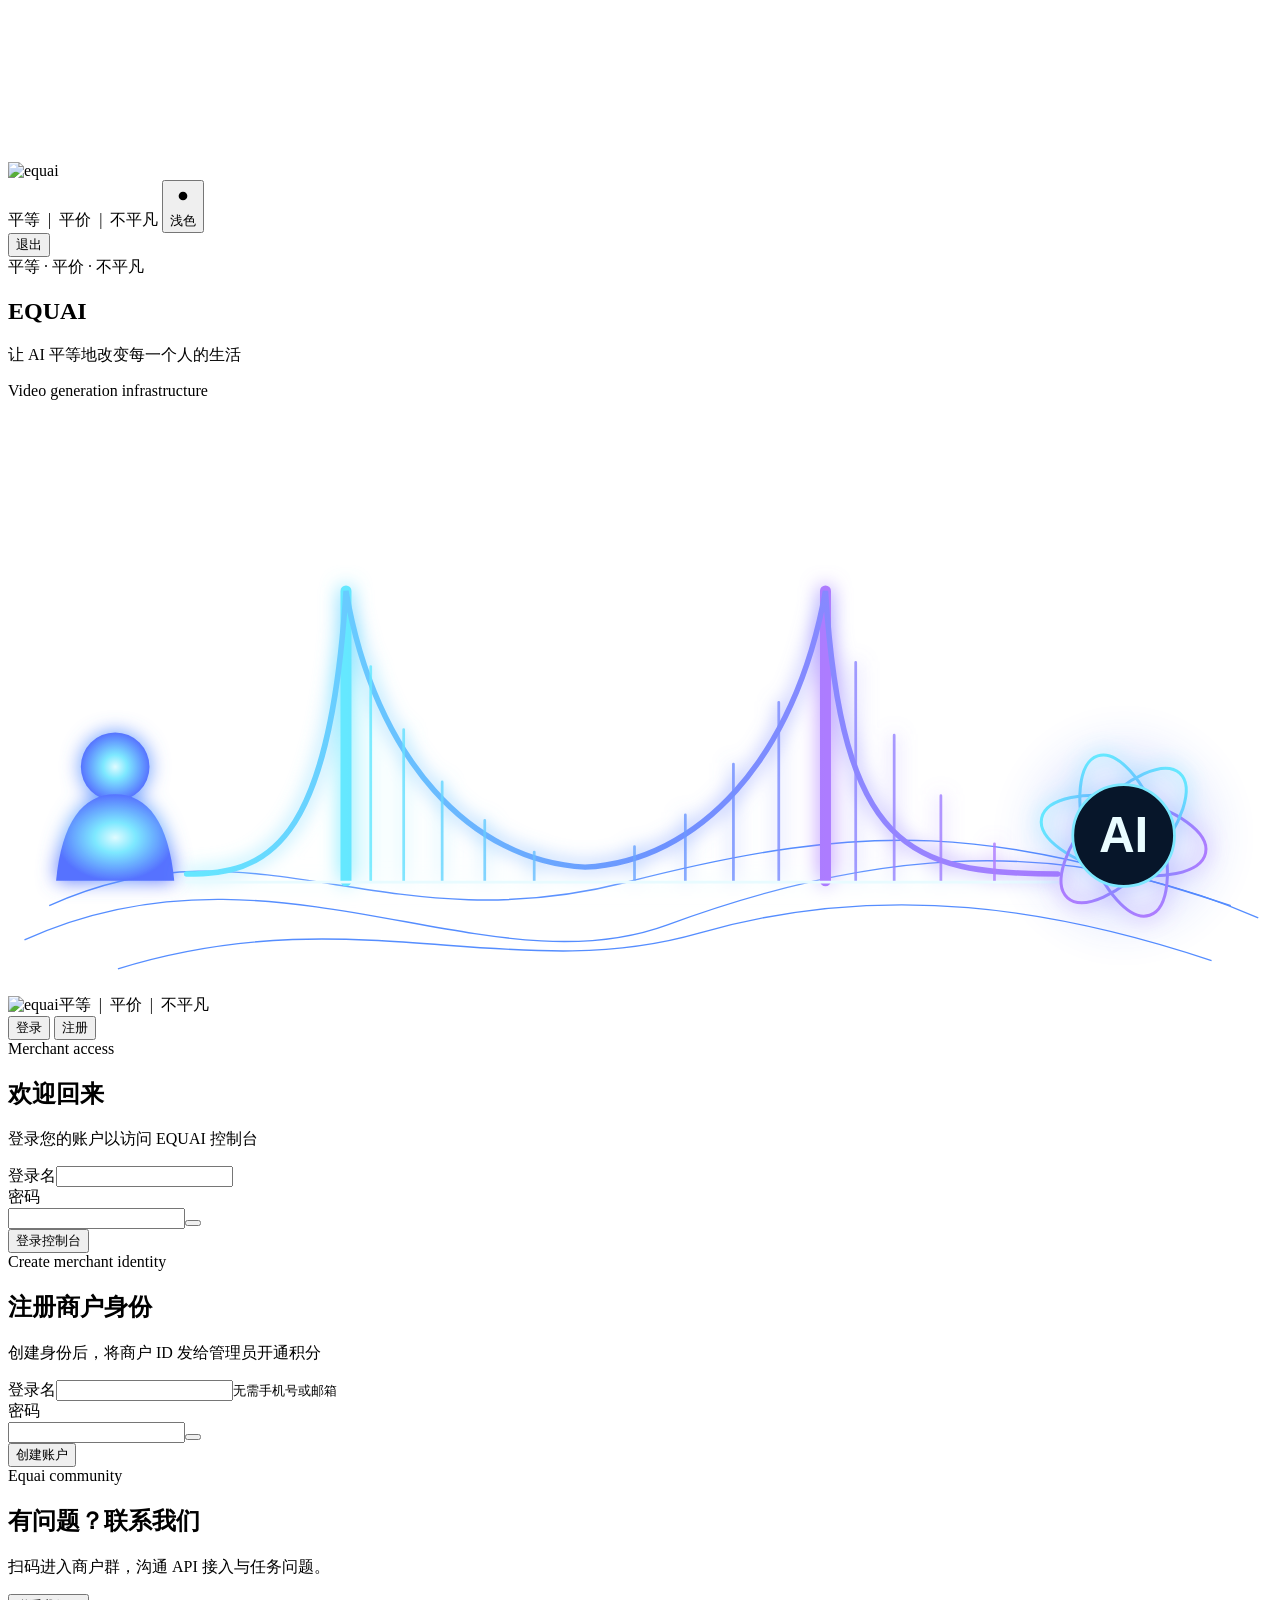
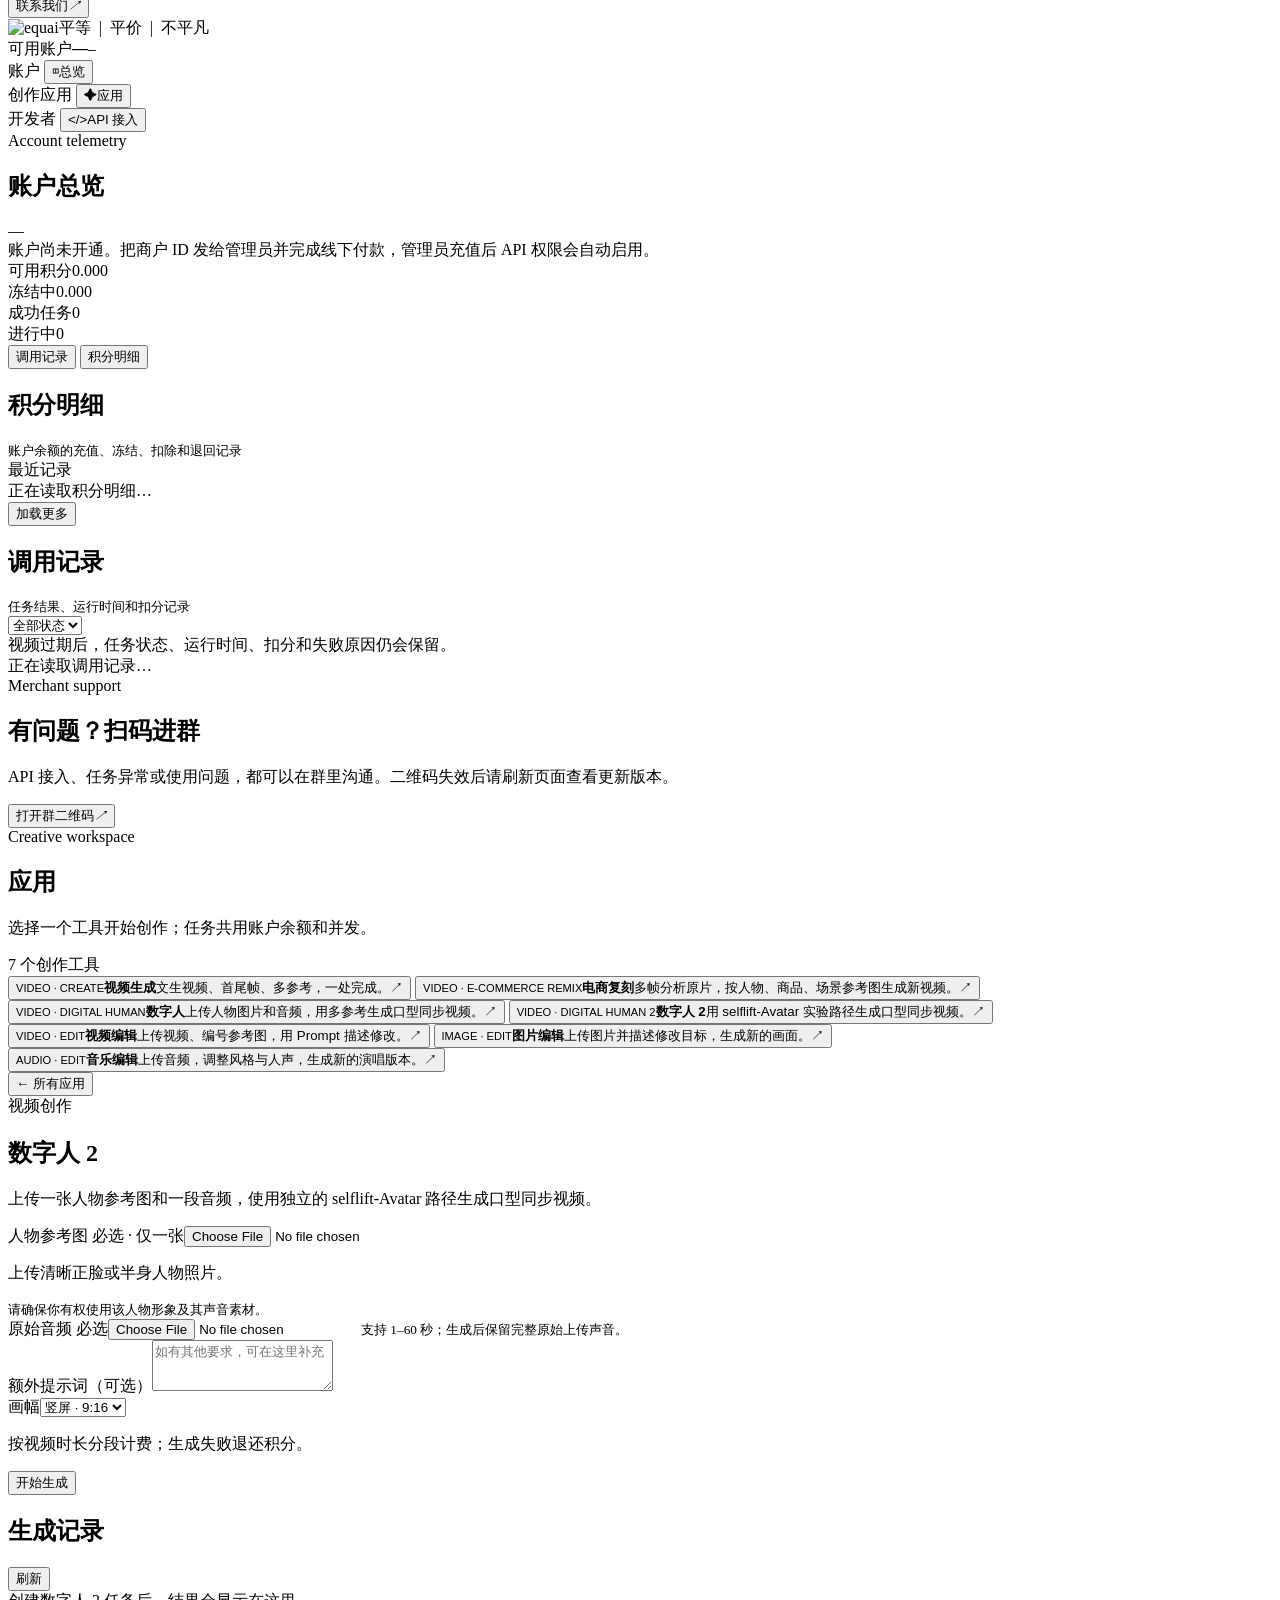
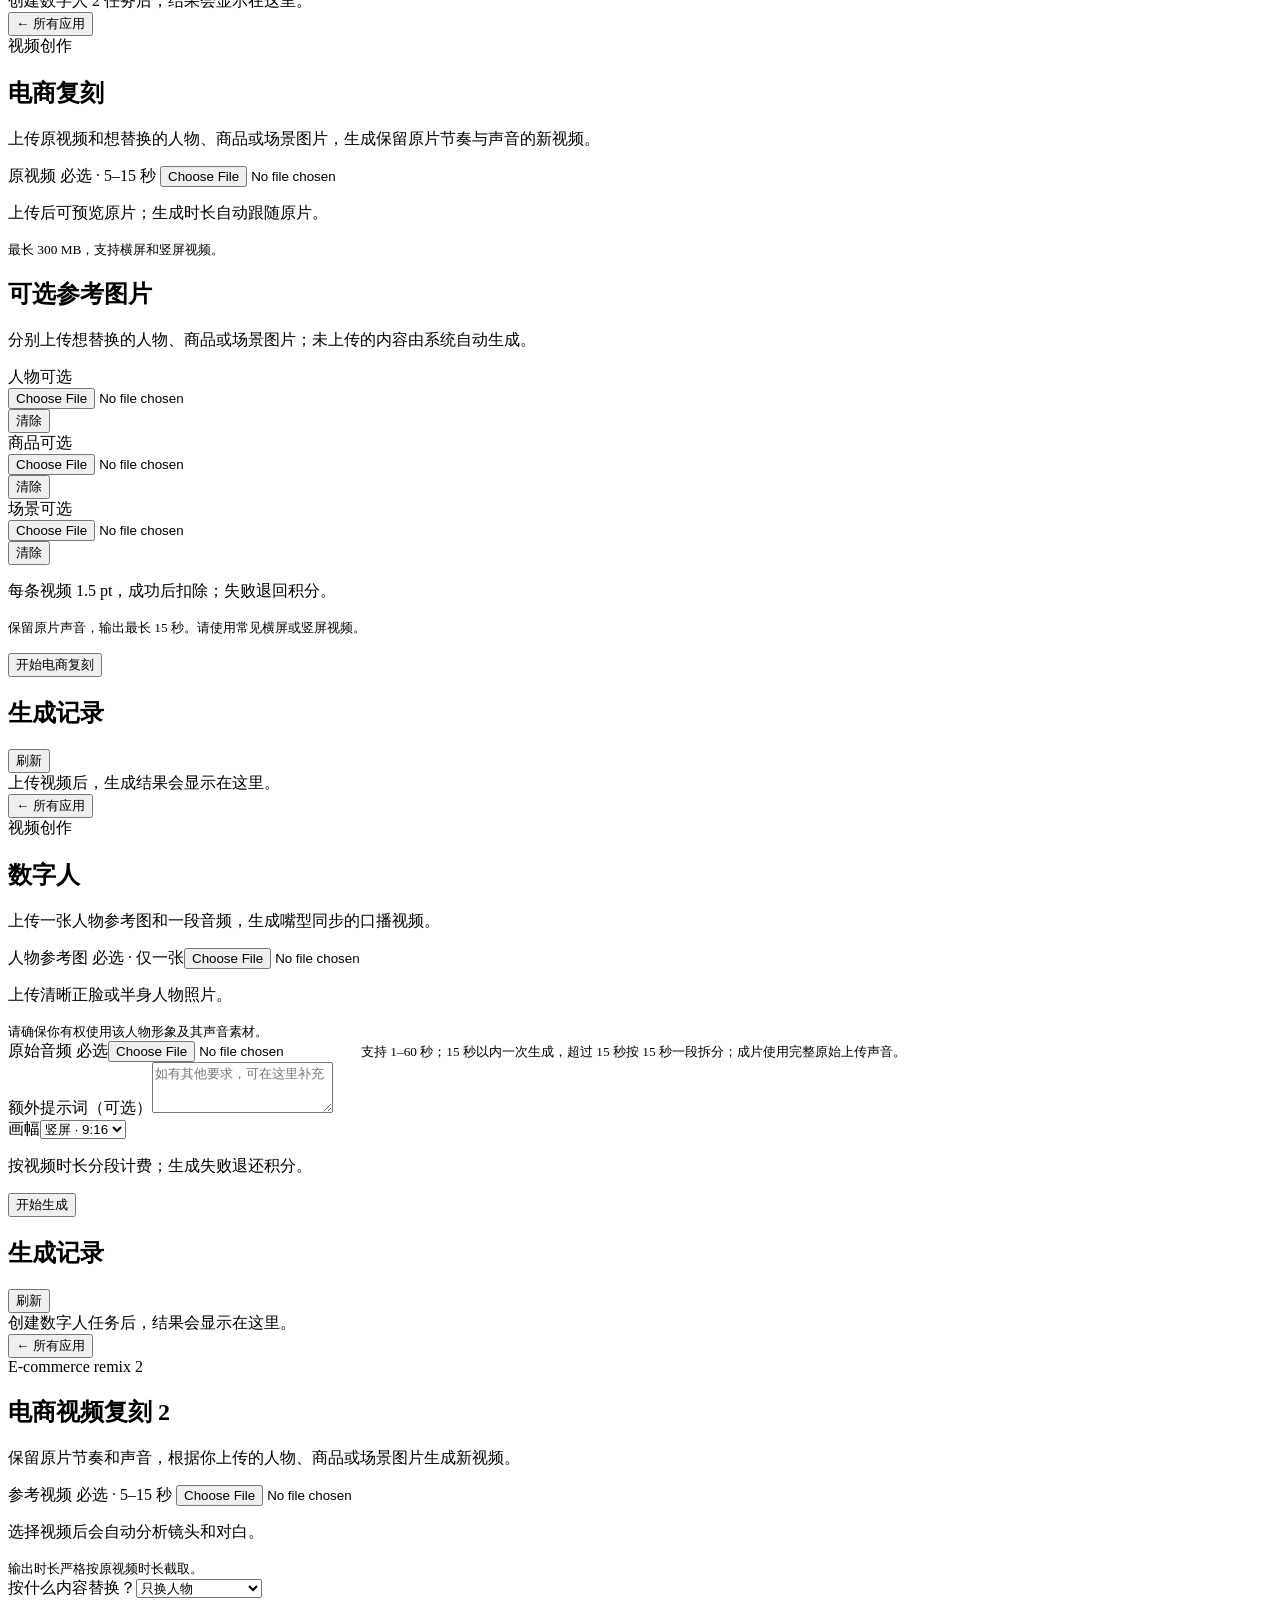
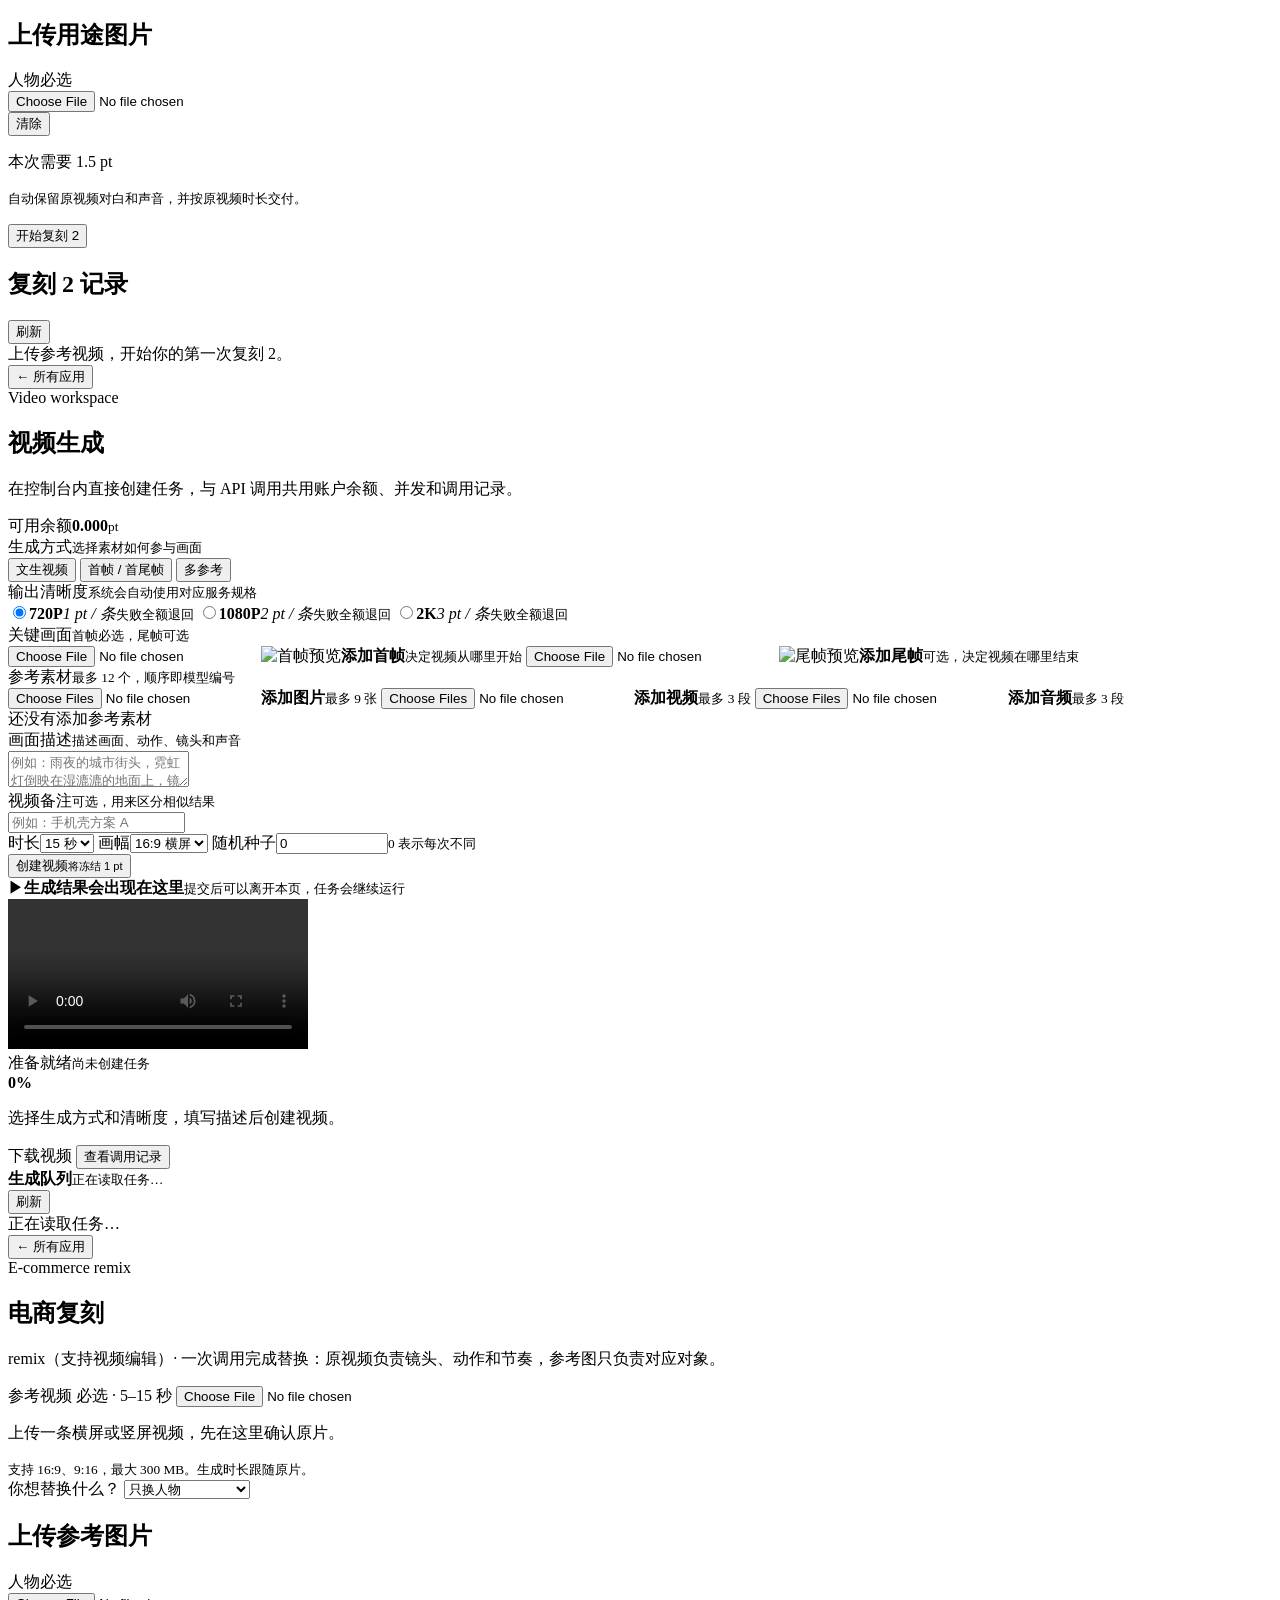
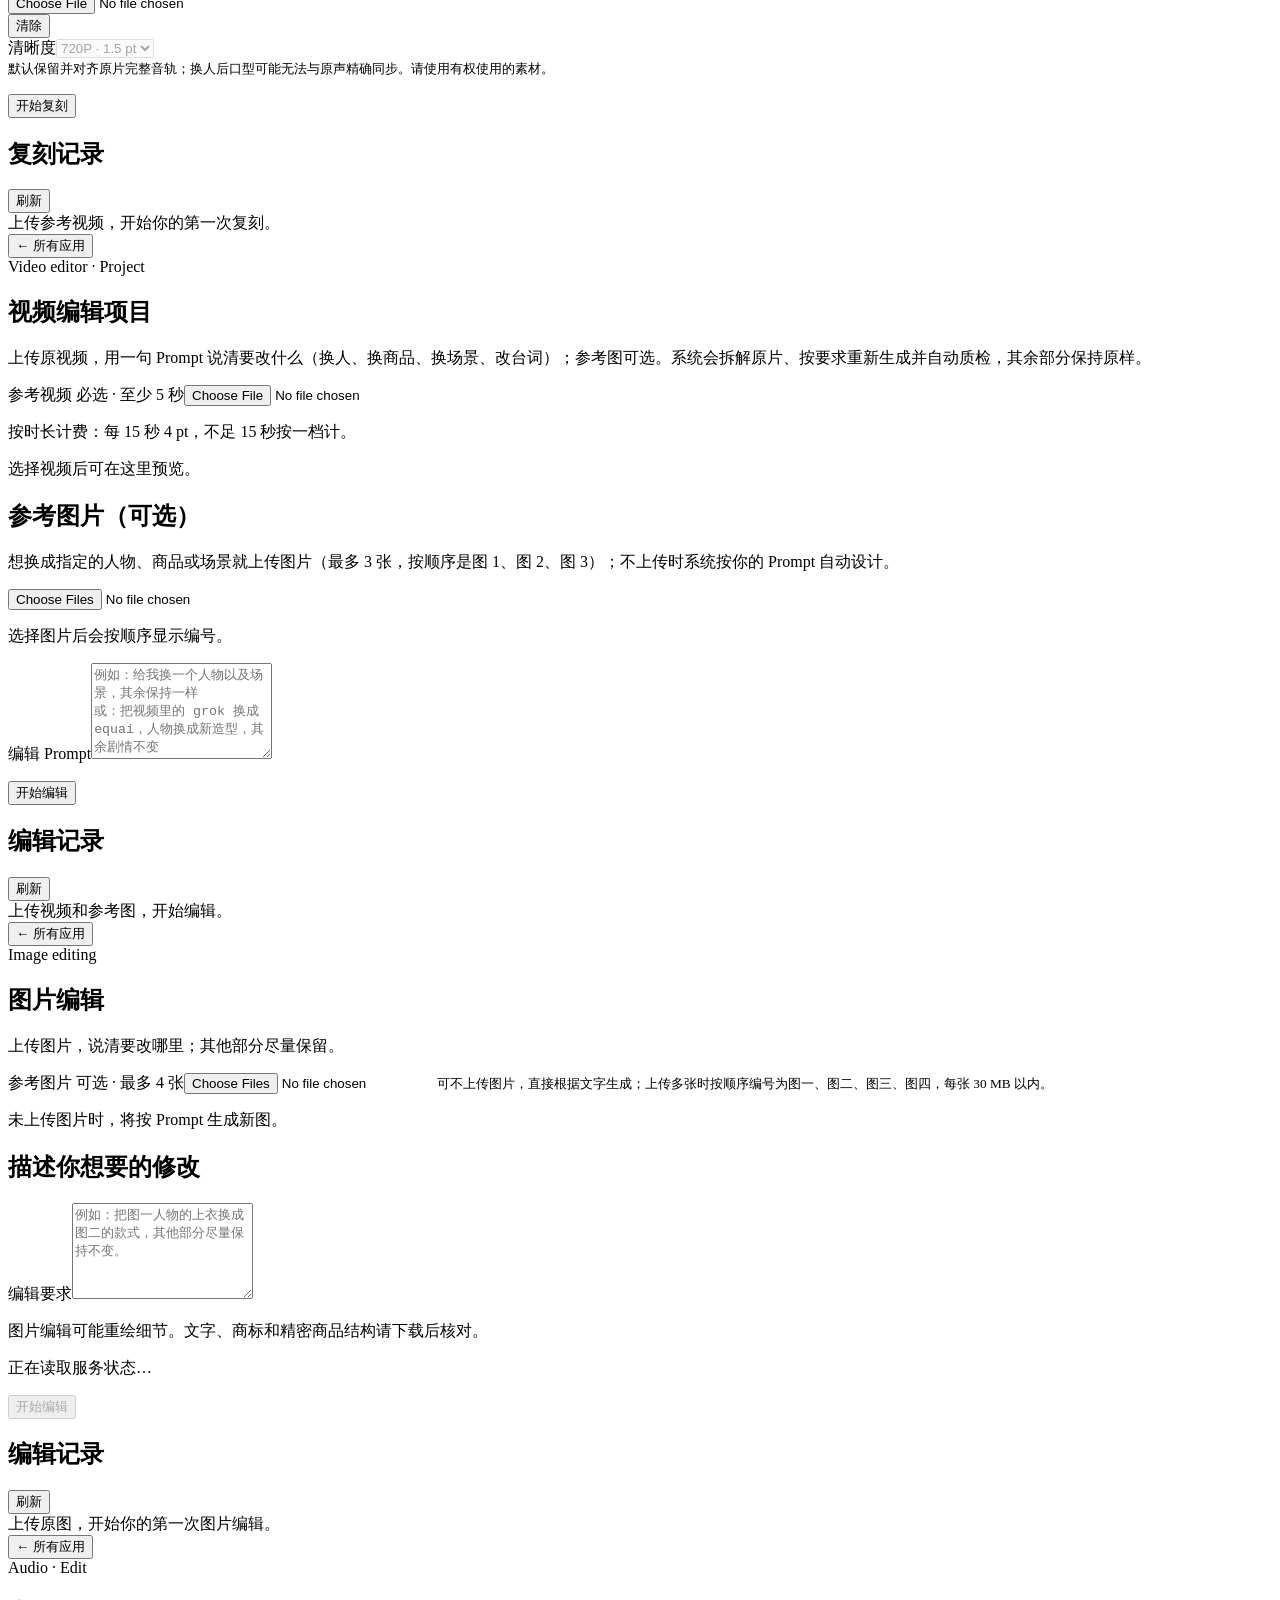
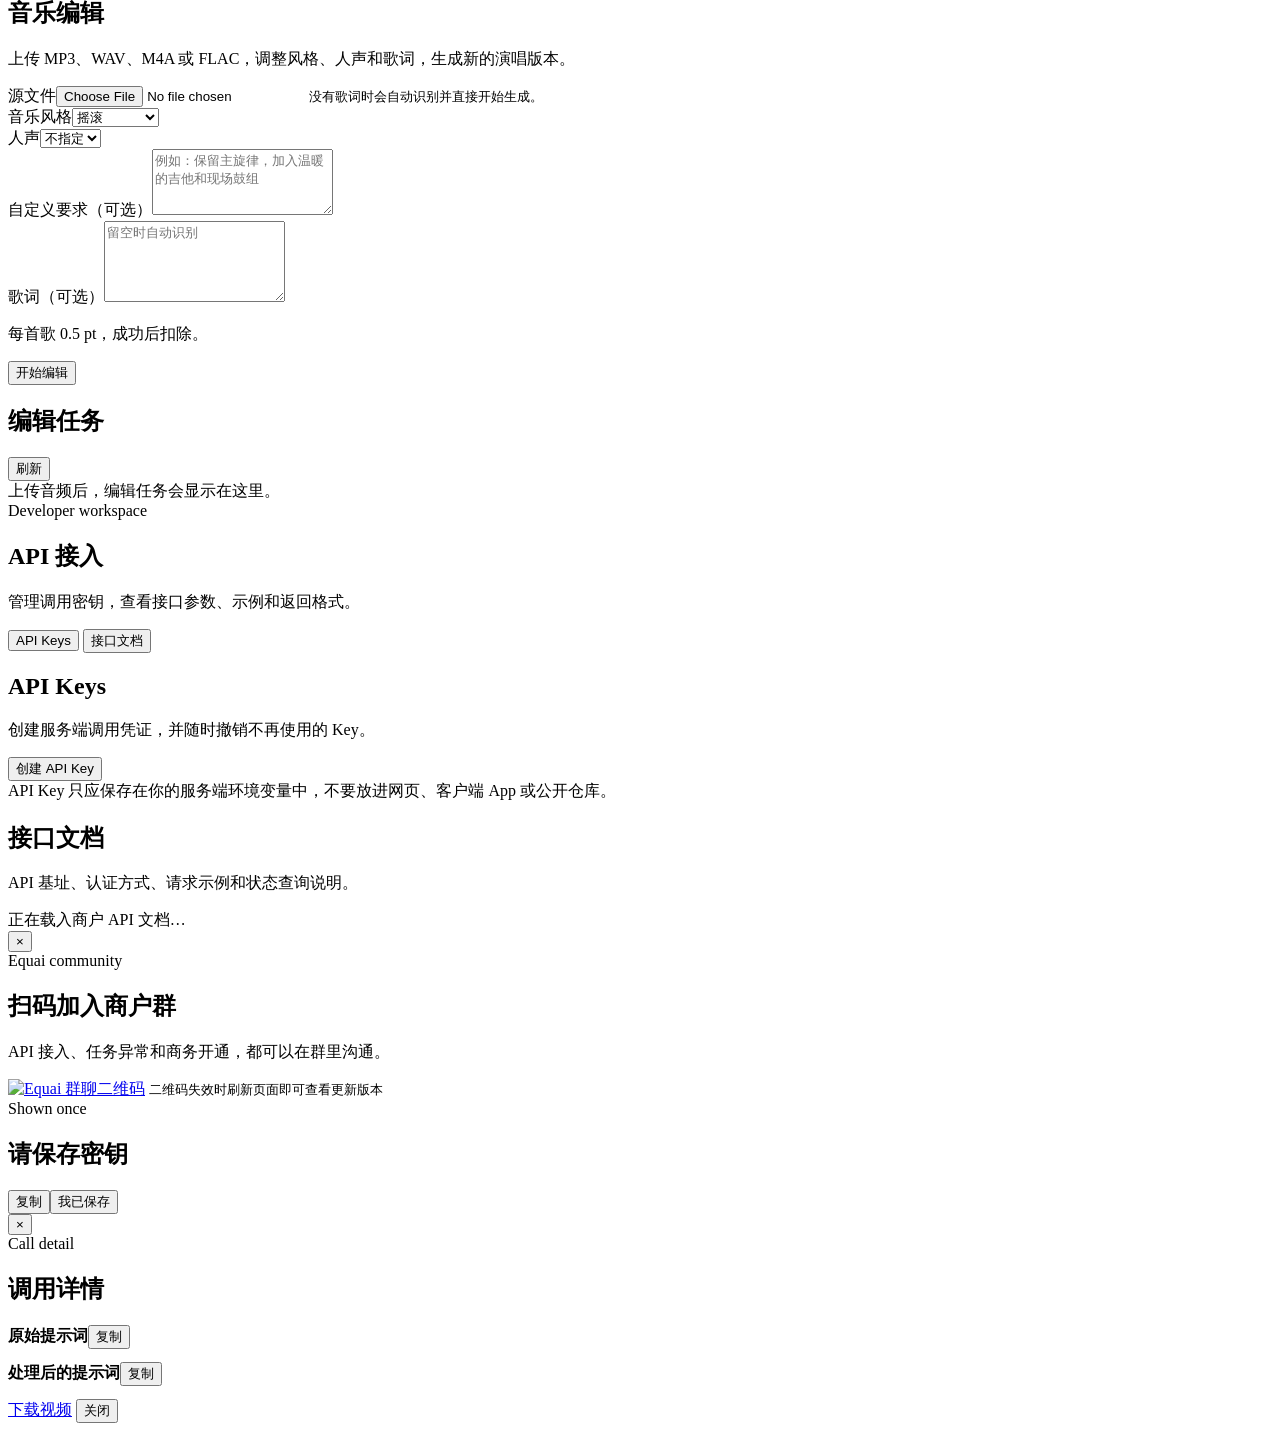
==== portal/index.html @ 3460e410 "Initial public EQUAI source snapshot" ====
<!doctype html>
<html lang="zh-CN">
<head>
  <meta charset="utf-8">
  <meta name="viewport" content="width=device-width,initial-scale=1">
  <meta name="description" content="EQUAI 视频生成开发者控制台">
  <title>equai</title>
  <link rel="icon" type="image/png" sizes="256x256" href="/equai-favicon-r34.png">
  <link rel="apple-touch-icon" href="/equai-favicon-r34.png">
  <script src="/theme-init.js?v=r96-theme-price"></script>
  <link rel="stylesheet" href="/styles.css?v=r113-app-grid">
  <link rel="stylesheet" href="/creative.css?v=r112-commerce-depth">
</head>
<body class="auth-mode">
  <div class="visual-backdrop" aria-hidden="true">
    <video id="ambientVideo" class="ambient-video login-ambient-video" autoplay muted loop playsinline preload="none" poster="/equai-login-bg-poster.webp?v=r34" data-webm="/equai-login-bg.webm?v=r34" data-mp4="/equai-login-bg.mp4?v=r34"></video>
    <video id="consoleAmbientVideo" class="ambient-video console-ambient-video" autoplay muted loop playsinline preload="none" poster="/equai-bg-poster.webp" data-webm="/equai-bg.webm" data-mp4="/equai-bg.mp4"></video>
    <div class="ambient-shade"></div>
    <div class="ambient-glow glow-a"></div><div class="ambient-glow glow-b"></div>
    <div class="ambient-motes"><i></i><i></i><i></i><i></i><i></i><i></i><i></i><i></i><i></i><i></i><i></i><i></i><i></i><i></i><i></i><i></i></div>
    <div class="film-grain"></div>
  </div>
  <header class="topbar">
    <div class="brand"><img class="brand-wordmark" src="/equai-mark-white.png" alt="equai"></div>
    <span class="brand-slogan">平等&nbsp; | &nbsp;平价&nbsp; | &nbsp;不平凡</span>
    <button id="themeToggle" class="theme-toggle" type="button" aria-label="切换到浅色模式" title="切换到浅色模式" aria-pressed="false"><svg viewBox="0 0 24 24" aria-hidden="true"><circle cx="12" cy="12" r="4"/><path d="M12 2v2m0 16v2M4.93 4.93l1.42 1.42m11.3 11.3 1.42 1.42M2 12h2m16 0h2M4.93 19.07l1.42-1.42m11.3-11.3 1.42-1.42"/></svg><span>浅色</span></button>
    <div class="top-actions">
      <button id="logoutBtn" class="btn ghost small hidden">退出</button>
    </div>
  </header>

  <main id="authView" class="auth-shell">
    <section class="auth-story">
      <div class="auth-copy">
        <div class="eyebrow">平等 · 平价 · 不平凡</div>
        <h1>EQUAI</h1>
        <p>让 AI 平等地改变每一个人的生活</p>
        <span>Video generation infrastructure</span>
      </div>
      <div class="bridge-stage" aria-hidden="true">
        <div class="orb orb-one"></div><div class="orb orb-two"></div>
        <svg viewBox="0 0 920 430" focusable="false">
          <defs>
            <linearGradient id="bridgeGradient" x1="0" y1="0" x2="1" y2="0"><stop stop-color="#65e8ff"/><stop offset=".55" stop-color="#6d91ff"/><stop offset="1" stop-color="#ad7cff"/></linearGradient>
            <radialGradient id="nodeGradient"><stop stop-color="#dffbff"/><stop offset=".35" stop-color="#7de8ff"/><stop offset="1" stop-color="#5672ff"/></radialGradient>
            <filter id="bridgeGlow" x="-40%" y="-80%" width="180%" height="260%"><feGaussianBlur stdDeviation="7" result="blur"/><feMerge><feMergeNode in="blur"/><feMergeNode in="SourceGraphic"/></feMerge></filter>
            <filter id="softGlow" x="-80%" y="-80%" width="260%" height="260%"><feGaussianBlur stdDeviation="16"/></filter>
          </defs>
          <g class="network-lines" fill="none" stroke="#558dff" stroke-width="1">
            <path d="M30 368C180 300 270 397 450 351S715 311 890 368"/><path d="M12 393c180-82 335 38 468-11s278-72 430-5"/><path d="M80 414c171-53 287 13 423-26s262-17 373 20"/>
          </g>
          <g class="human-node" transform="translate(78 267)" filter="url(#bridgeGlow)">
            <circle cx="0" cy="0" r="25" fill="url(#nodeGradient)"/><path d="M-43 83c4-42 19-63 43-63s39 21 43 63z" fill="url(#nodeGradient)"/>
          </g>
          <g class="bridge" fill="none" stroke="url(#bridgeGradient)" stroke-linecap="round" filter="url(#bridgeGlow)">
            <path class="bridge-deck" d="M130 351H764" stroke-width="7"/><path d="M246 350V139M595 350V139" stroke-width="8"/>
            <path class="bridge-cable" d="M130 345c57 0 104-17 116-206 21 123 92 197 174 201 82-4 153-78 175-201 12 189 61 206 169 206" stroke-width="4"/>
            <g stroke-width="2" opacity=".82"><path d="M264 194v156M288 240v110M316 278v72M347 306v44M383 329v21M456 325v25M493 302v48M528 265v85M561 220v130M617 191v159M645 244v106M679 288v62M718 323v27"/></g>
            <path class="bridge-flow" d="M130 351H764" stroke="#e8fbff" stroke-width="2"/>
          </g>
          <g class="ai-node" transform="translate(812 317)">
            <circle r="68" fill="#355bff" opacity=".13" filter="url(#softGlow)"/><g fill="none" stroke="url(#bridgeGradient)" stroke-width="2.2" filter="url(#bridgeGlow)"><ellipse rx="61" ry="27" transform="rotate(12)"/><ellipse rx="61" ry="27" transform="rotate(72)"/><ellipse rx="61" ry="27" transform="rotate(132)"/></g><circle r="37" fill="#07162a" stroke="#7de8ff" stroke-width="2"/><text y="12" text-anchor="middle" fill="#eafcff" font-size="36" font-family="Arial, sans-serif" font-weight="700">AI</text>
          </g>
        </svg>
      </div>
    </section>
    <section class="auth-panel">
      <div class="auth-stack">
        <div class="auth-card">
          <div class="auth-card-brand"><img src="/equai-mark-white.png" alt="equai"><span>平等&nbsp; | &nbsp;平价&nbsp; | &nbsp;不平凡</span></div>
          <div class="switcher">
            <button data-auth="login" class="active">登录</button>
            <button data-auth="register">注册</button>
          </div>
          <form id="loginForm">
            <div class="eyebrow">Merchant access</div>
            <h2>欢迎回来</h2>
            <p class="form-intro">登录您的账户以访问 EQUAI 控制台</p>
            <div class="field"><label for="loginUsername">登录名</label><input id="loginUsername" autocomplete="username" required></div>
            <div class="field"><label for="loginPassword">密码</label><div class="password-field"><input id="loginPassword" type="password" autocomplete="current-password" required><button type="button" data-toggle-password="loginPassword" aria-label="显示密码"><span></span></button></div></div>
            <div id="loginError" class="form-error"></div>
            <button class="btn primary full" type="submit">登录控制台</button>
          </form>
          <form id="registerForm" class="hidden">
            <div class="eyebrow">Create merchant identity</div>
            <h2>注册商户身份</h2>
            <p class="form-intro">创建身份后，将商户 ID 发给管理员开通积分</p>
            <div class="field"><label for="regUsername">登录名</label><input id="regUsername" minlength="4" maxlength="32" autocomplete="username" required><small class="muted">无需手机号或邮箱</small></div>
            <div class="field"><label for="regPassword">密码</label><div class="password-field"><input id="regPassword" type="password" minlength="10" autocomplete="new-password" required><button type="button" data-toggle-password="regPassword" aria-label="显示密码"><span></span></button></div></div>
            <div id="registerError" class="form-error"></div>
            <button class="btn primary full" type="submit">创建账户</button>
          </form>
        </div>
        <aside class="auth-community">
          <div><div class="eyebrow">Equai community</div><h2>有问题？联系我们</h2><p>扫码进入商户群，沟通 API 接入与任务问题。</p></div>
          <button class="community-trigger open-community" type="button"><span>联系我们</span><i>↗</i></button>
        </aside>
      </div>
    </section>
  </main>

  <main id="consoleView" class="app-shell hidden">
    <aside class="sidebar">
      <div class="sidebar-brand"><img src="/equai-mark-white.png" alt="equai"><span>平等&nbsp; | &nbsp;平价&nbsp; | &nbsp;不平凡</span></div>
      <div class="identity"><div><span>可用账户</span><strong id="merchantName">—</strong><code id="merchantId">—</code></div></div>
      <nav class="nav" aria-label="控制台导航">
        <div class="nav-group">
          <span class="nav-group-label">账户</span>
          <button data-page="overview" class="active"><span class="nav-symbol">◫</span><span>总览</span></button>
        </div>
        <div class="nav-group">
          <span class="nav-group-label">创作应用</span>
          <button data-page="apps"><span class="nav-symbol">✦</span><span>应用</span></button>
        </div>
        <div class="nav-group">
          <span class="nav-group-label">开发者</span>
          <button data-page="api"><span class="nav-symbol">&lt;/&gt;</span><span>API 接入</span></button>
        </div>
      </nav>
    </aside>
    <section class="content">
      <div id="page-overview" class="page">
        <div class="page-head"><div><div class="eyebrow">Account telemetry</div><h1>账户总览</h1></div><span id="accountStatus" class="status">—</span></div>
        <div id="pendingNotice" class="notice hidden">账户尚未开通。把商户 ID 发给管理员并完成线下付款，管理员充值后 API 权限会自动启用。</div>
        <div class="metric-grid">
          <article class="metric primary-metric"><span class="label">可用积分</span><span id="balance" class="number">0.000</span><div class="credit-rail"><span id="balanceRail"></span></div></article>
          <article class="metric"><span class="label">冻结中</span><span id="reserved" class="number">0.000</span></article>
          <article class="metric"><span class="label">成功任务</span><span id="completedCount" class="number">0</span></article>
          <article class="metric"><span class="label">进行中</span><span id="activeCount" class="number">0</span></article>
        </div>
        <div class="overview-record-switch" role="tablist" aria-label="账户记录类型">
          <button type="button" role="tab" data-overview-record="calls" aria-selected="true">调用记录</button>
          <button type="button" role="tab" data-overview-record="ledger" aria-selected="false">积分明细</button>
        </div>
        <section id="pointsLedger" class="panel overview-ledger-panel hidden" role="tabpanel" aria-label="积分明细">
          <div class="panel-head">
            <div class="overview-call-copy"><h2>积分明细</h2><small>账户余额的充值、冻结、扣除和退回记录</small></div>
            <span class="ledger-period">最近记录</span>
          </div>
          <div id="ledgerTable"><div class="empty">正在读取积分明细…</div></div>
          <div class="ledger-more-wrap"><button id="ledgerMore" class="btn small hidden" type="button">加载更多</button></div>
        </section>
        <section id="callHistory" class="panel overview-call-panel" role="tabpanel" aria-label="调用记录">
          <div class="panel-head">
            <div class="overview-call-copy"><h2>调用记录</h2><small>任务结果、运行时间和扣分记录</small></div>
            <select id="callFilter" class="btn" aria-label="按任务状态筛选"><option value="">全部状态</option><option value="queued">排队</option><option value="running">运行中</option><option value="completed">成功</option><option value="failed">失败</option><option value="cancelled">已取消</option></select>
          </div>
          <div class="call-retention-note">视频过期后，任务状态、运行时间、扣分和失败原因仍会保留。</div>
          <div id="callTable"><div class="empty">正在读取调用记录…</div></div>
        </section>
        <section class="panel support-panel">
          <div class="support-copy">
            <div class="eyebrow">Merchant support</div>
            <h2>有问题？扫码进群</h2>
            <p>API 接入、任务异常或使用问题，都可以在群里沟通。二维码失效后请刷新页面查看更新版本。</p>
          </div>
          <button class="community-trigger open-community" type="button"><span>打开群二维码</span><i>↗</i></button>
        </section>
      </div>

      <div id="page-apps" class="page hidden">
        <div class="page-head apps-page-head">
          <div><div class="eyebrow">Creative workspace</div><h1>应用</h1><p>选择一个工具开始创作；任务共用账户余额和并发。</p></div>
          <span class="apps-count">7 个创作工具</span>
        </div>
        <div class="app-launch-grid">
          <button class="app-launch-card" type="button" data-open-app="studio">
            <span class="app-launch-mark"><img src="/app-icon-video-create-r95.png" alt=""></span><span class="app-launch-copy"><small>VIDEO · CREATE</small><strong>视频生成</strong><span>文生视频、首尾帧、多参考，一处完成。</span></span><span class="app-launch-arrow" aria-hidden="true">↗</span>
          </button>
          <button class="app-launch-card" type="button" data-open-app="commerce-remix">
            <span class="app-launch-mark"><img src="/app-icon-video-remix-r95.png" alt=""></span><span class="app-launch-copy"><small>VIDEO · E-COMMERCE REMIX</small><strong>电商复刻</strong><span>多帧分析原片，按人物、商品、场景参考图生成新视频。</span></span><span class="app-launch-arrow" aria-hidden="true">↗</span>
          </button>
          <button class="app-launch-card" type="button" data-open-app="digital-human">
          <span class="app-launch-mark"><img src="/app-icon-digital-human-r1.png" alt=""></span><span class="app-launch-copy"><small>VIDEO · DIGITAL HUMAN</small><strong>数字人</strong><span>上传人物图片和音频，用多参考生成口型同步视频。</span></span><span class="app-launch-arrow" aria-hidden="true">↗</span>
        </button>
        <button class="app-launch-card" type="button" data-open-app="digital-human2">
          <span class="app-launch-mark"><img src="/app-icon-digital-human-r1.png" alt=""></span><span class="app-launch-copy"><small>VIDEO · DIGITAL HUMAN 2</small><strong>数字人 2</strong><span>用 selflift-Avatar 实验路径生成口型同步视频。</span></span><span class="app-launch-arrow" aria-hidden="true">↗</span>
        </button>
          <button class="app-launch-card" type="button" data-open-app="editor">
            <span class="app-launch-mark"><img src="/app-icon-video-edit-r95.png" alt=""></span><span class="app-launch-copy"><small>VIDEO · EDIT</small><strong>视频编辑</strong><span>上传视频、编号参考图，用 Prompt 描述修改。</span></span><span class="app-launch-arrow" aria-hidden="true">↗</span>
          </button>
          <button class="app-launch-card" type="button" data-open-app="image-edit">
            <span class="app-launch-mark"><img src="/app-icon-image-edit-r95.png" alt=""></span><span class="app-launch-copy"><small>IMAGE · EDIT</small><strong>图片编辑</strong><span>上传图片并描述修改目标，生成新的画面。</span></span><span class="app-launch-arrow" aria-hidden="true">↗</span>
          </button>
          <button class="app-launch-card" type="button" data-open-app="music">
            <span class="app-launch-mark"><img src="/app-icon-music-edit-r1.png" alt=""></span><span class="app-launch-copy"><small>AUDIO · EDIT</small><strong>音乐编辑</strong><span>上传音频，调整风格与人声，生成新的演唱版本。</span></span><span class="app-launch-arrow" aria-hidden="true">↗</span>
          </button>
        </div>
      </div>

      <div id="page-digital-human2" class="page hidden creative-page">
        <div class="page-head"><div><button class="page-back" type="button" data-go="apps">← 所有应用</button><div class="eyebrow">视频创作</div><h1>数字人 2</h1><p class="muted">上传一张人物参考图和一段音频，使用独立的 selflift-Avatar 路径生成口型同步视频。</p></div></div>
        <div class="creative-shell">
          <form id="digitalHuman2Form" class="panel creative-form">
            <div class="creative-source"><label for="digitalHuman2Image">人物参考图 <span class="muted">必选 · 仅一张</span></label><input id="digitalHuman2Image" type="file" accept="image/png,image/jpeg,image/webp" required><div id="digitalHuman2ImagePreview" class="creative-image-previews"><p class="muted">上传清晰正脸或半身人物照片。</p></div><small class="muted">请确保你有权使用该人物形象及其声音素材。</small></div>
            <div class="creative-controls">
              <div class="field"><label for="digitalHuman2Audio">原始音频 <span class="muted">必选</span></label><input id="digitalHuman2Audio" type="file" accept="audio/mpeg,audio/wav,audio/mp4,audio/x-m4a,audio/flac,.mp3,.wav,.m4a,.flac,.aac,.ogg" required><small id="digitalHuman2AudioInfo" class="muted">支持 1–60 秒；生成后保留完整原始上传声音。</small></div>
              <div class="field"><label for="digitalHuman2Emotion">额外提示词（可选）</label><textarea id="digitalHuman2Emotion" rows="3" maxlength="1000" placeholder="如有其他要求，可在这里补充"></textarea></div>
              <div class="field"><label for="digitalHuman2Ratio">画幅</label><select id="digitalHuman2Ratio"><option value="9:16">竖屏 · 9:16</option><option value="16:9">横屏 · 16:9</option></select></div>
              <p id="digitalHuman2Price" class="creative-price">按视频时长分段计费；生成失败退还积分。</p><p id="digitalHuman2Error" class="form-error" role="alert"></p><button class="btn primary" type="submit">开始生成</button>
            </div>
          </form>
          <section class="panel creative-results"><div class="panel-head"><h2>生成记录</h2><button class="btn small" type="button" data-creative-refresh="digital-human2">刷新</button></div><div id="digitalHuman2Tasks" aria-live="polite"><div class="empty">创建数字人 2 任务后，结果会显示在这里。</div></div></section>
        </div>
      </div>

      <div id="page-commerce-remix" class="page hidden creative-page">
        <div class="page-head"><div><button class="page-back" type="button" data-go="apps">← 所有应用</button><div class="eyebrow">视频创作</div><h1>电商复刻</h1><p class="muted">上传原视频和想替换的人物、商品或场景图片，生成保留原片节奏与声音的新视频。</p></div></div>
        <div class="creative-shell">
          <form id="commerceRemixForm" class="panel creative-form">
            <div class="creative-source">
              <label for="commerceRemixVideo">原视频 <span class="muted">必选 · 5–15 秒</span></label>
              <input id="commerceRemixVideo" type="file" accept="video/*,.mp4,.mov,.m4v,.webm,.3gp,.mkv,.avi" required>
              <div id="commerceRemixSourcePreview" class="creative-source-preview"><p class="muted">上传后可预览原片；生成时长自动跟随原片。</p></div>
              <small id="commerceRemixVideoInfo" class="muted">最长 300 MB，支持横屏和竖屏视频。</small>
            </div>
            <div class="creative-controls">
              <h2>可选参考图片</h2>
              <p class="muted">分别上传想替换的人物、商品或场景图片；未上传的内容由系统自动生成。</p>
              <div class="creative-role-grid commerce-remix-roles">
                <div class="creative-role"><div class="creative-role-head"><label for="commerceRemixPerson">人物</label><span data-role-status>可选</span></div><input id="commerceRemixPerson" type="file" accept="image/*,.heic,.heif" data-commerce-role="person"><div class="creative-thumb"></div><button type="button" class="btn small creative-clear" data-clear="commerceRemixPerson">清除</button></div>
                <div class="creative-role"><div class="creative-role-head"><label for="commerceRemixProduct">商品</label><span data-role-status>可选</span></div><input id="commerceRemixProduct" type="file" accept="image/*,.heic,.heif" data-commerce-role="product"><div class="creative-thumb"></div><button type="button" class="btn small creative-clear" data-clear="commerceRemixProduct">清除</button></div>
                <div class="creative-role"><div class="creative-role-head"><label for="commerceRemixScene">场景</label><span data-role-status>可选</span></div><input id="commerceRemixScene" type="file" accept="image/*,.heic,.heif" data-commerce-role="scene"><div class="creative-thumb"></div><button type="button" class="btn small creative-clear" data-clear="commerceRemixScene">清除</button></div>
              </div>
              <p class="creative-price">每条视频 1.5 pt，成功后扣除；失败退回积分。</p>
              <small class="muted">保留原片声音，输出最长 15 秒。请使用常见横屏或竖屏视频。</small>
              <p id="commerceRemixError" class="form-error" role="alert"></p><button class="btn primary" type="submit">开始电商复刻</button>
            </div>
          </form>
          <section class="panel creative-results"><div class="panel-head"><h2>生成记录</h2><button class="btn small" type="button" data-creative-refresh="commerce-remix">刷新</button></div><div id="commerceRemixTasks" aria-live="polite"><div class="empty">上传视频后，生成结果会显示在这里。</div></div></section>
        </div>
      </div>

      <div id="page-digital-human" class="page hidden creative-page">
        <div class="page-head"><div><button class="page-back" type="button" data-go="apps">← 所有应用</button><div class="eyebrow">视频创作</div><h1>数字人</h1><p class="muted">上传一张人物参考图和一段音频，生成嘴型同步的口播视频。</p></div></div>
        <div class="creative-shell">
          <form id="digitalHumanForm" class="panel creative-form">
            <div class="creative-source"><label for="digitalHumanImage">人物参考图 <span class="muted">必选 · 仅一张</span></label><input id="digitalHumanImage" type="file" accept="image/png,image/jpeg,image/webp" required><div id="digitalHumanImagePreview" class="creative-image-previews"><p class="muted">上传清晰正脸或半身人物照片。</p></div><small class="muted">请确保你有权使用该人物形象及其声音素材。</small></div>
            <div class="creative-controls">
              <div class="field"><label for="digitalHumanAudio">原始音频 <span class="muted">必选</span></label><input id="digitalHumanAudio" type="file" accept="audio/mpeg,audio/wav,audio/mp4,audio/x-m4a,audio/flac,.mp3,.wav,.m4a,.flac,.aac,.ogg" required><small id="digitalHumanAudioInfo" class="muted">支持 1–60 秒；15 秒以内一次生成，超过 15 秒按 15 秒一段拆分；成片使用完整原始上传声音。</small></div>
              <div class="field"><label for="digitalHumanEmotion">额外提示词（可选）</label><textarea id="digitalHumanEmotion" rows="3" maxlength="1000" placeholder="如有其他要求，可在这里补充"></textarea></div>
              <div class="field"><label for="digitalHumanRatio">画幅</label><select id="digitalHumanRatio"><option value="9:16">竖屏 · 9:16</option><option value="16:9">横屏 · 16:9</option></select></div>
              <p id="digitalHumanPrice" class="creative-price">按视频时长分段计费；生成失败退还积分。</p><p id="digitalHumanError" class="form-error" role="alert"></p><button class="btn primary" type="submit">开始生成</button>
            </div>
          </form>
          <section class="panel creative-results"><div class="panel-head"><h2>生成记录</h2><button class="btn small" type="button" data-creative-refresh="digital-human">刷新</button></div><div id="digitalHumanTasks" aria-live="polite"><div class="empty">创建数字人任务后，结果会显示在这里。</div></div></section>
        </div>
      </div>

      <div id="page-remix2" class="page hidden creative-page">
        <div class="page-head"><div><button class="page-back" type="button" data-go="apps">← 所有应用</button><div class="eyebrow">E-commerce remix 2</div><h1>电商视频复刻 2</h1><p class="muted">保留原片节奏和声音，根据你上传的人物、商品或场景图片生成新视频。</p></div></div>
        <div class="creative-shell">
        <form id="remix2Form" class="panel creative-form">
          <div class="creative-source">
            <label for="remix2Video">参考视频 <span class="muted">必选 · 5–15 秒</span></label>
            <input id="remix2Video" type="file" accept="video/*,.mp4,.mov,.m4v,.webm,.3gp,.mkv,.avi" required>
            <div id="remix2SourcePreview" class="creative-source-preview"><p class="muted">选择视频后会自动分析镜头和对白。</p></div>
            <small id="remix2VideoInfo" class="muted">输出时长严格按原视频时长截取。</small>
          </div>
          <div class="creative-controls">
            <div class="field remix-template-picker"><label for="remix2Template">按什么内容替换？</label><select id="remix2Template">
              <option value="person">只换人物</option><option value="product">只换商品</option><option value="scene">只换场景</option><option value="person_product">人物＋商品</option><option value="person_scene">人物＋场景</option><option value="product_scene">商品＋场景</option><option value="all">人物＋商品＋场景</option>
            </select></div>
            <h2>上传用途图片</h2>
            <div class="creative-role-grid">
              <div class="creative-role" data-role-card="person" data-remix2-role-card><div class="creative-role-head"><label for="remix2Person">人物</label><span data-role-status>必选</span></div><input id="remix2Person" type="file" accept="image/*,.heic,.heif" data-remix2-role="person"><div class="creative-thumb"></div><button type="button" class="btn small creative-clear" data-clear="remix2Person">清除</button></div>
              <div class="creative-role" data-role-card="product" data-remix2-role-card hidden><div class="creative-role-head"><label for="remix2Product">商品</label><span data-role-status>必选</span></div><input id="remix2Product" type="file" accept="image/*,.heic,.heif" data-remix2-role="product"><div class="creative-thumb"></div><button type="button" class="btn small creative-clear" data-clear="remix2Product">清除</button></div>
              <div class="creative-role" data-role-card="scene" data-remix2-role-card hidden><div class="creative-role-head"><label for="remix2Scene">场景</label><span data-role-status>必选</span></div><input id="remix2Scene" type="file" accept="image/*,.heic,.heif" data-remix2-role="scene"><div class="creative-thumb"></div><button type="button" class="btn small creative-clear" data-clear="remix2Scene">清除</button></div>
            </div>
            <div class="creative-options"><p class="creative-price" id="remix2Price">本次需要 1.5 pt</p></div>
            <small class="muted">自动保留原视频对白和声音，并按原视频时长交付。</small>
            <p id="remix2Error" class="form-error" role="alert"></p><button class="btn primary" type="submit">开始复刻 2</button>
          </div>
        </form>
        <section class="panel creative-results"><div class="panel-head"><h2>复刻 2 记录</h2><button class="btn small" type="button" data-creative-refresh="remix2">刷新</button></div><div id="remix2Tasks" aria-live="polite"><div class="empty">上传参考视频，开始你的第一次复刻 2。</div></div></section>
        </div>
      </div>

      <div id="page-studio" class="page hidden">
        <div class="page-head studio-page-head">
          <div><button class="page-back" type="button" data-go="apps">← 所有应用</button><div class="eyebrow">Video workspace</div><h1>视频生成</h1><p>在控制台内直接创建任务，与 API 调用共用账户余额、并发和调用记录。</p></div>
          <div class="studio-balance"><span>可用余额</span><strong id="studioBalance">0.000</strong><small>pt</small></div>
        </div>

        <div class="studio-shell">
          <section class="studio-compose">
            <form id="videoAppForm">
              <div class="studio-section studio-mode-section">
                <div class="studio-section-head"><span>生成方式</span><small>选择素材如何参与画面</small></div>
                <div class="studio-mode-tabs" role="tablist" aria-label="视频生成方式">
                  <button class="active" type="button" data-studio-kind="text">文生视频</button>
                  <button type="button" data-studio-kind="image">首帧 / 首尾帧</button>
                  <button type="button" data-studio-kind="reference">多参考</button>
                </div>
              </div>

              <div class="studio-section studio-quality-section">
                <div class="studio-section-head"><span>输出清晰度</span><small>系统会自动使用对应服务规格</small></div>
                <div class="quality-choice">
                  <label><input type="radio" name="app_quality" value="720p" checked><span><b>720P</b><em>1 pt / 条</em><small>失败全额退回</small></span></label>
                  <label><input type="radio" name="app_quality" value="1080p"><span><b>1080P</b><em>2 pt / 条</em><small>失败全额退回</small></span></label>
                  <label><input type="radio" name="app_quality" value="2k"><span><b>2K</b><em>3 pt / 条</em><small>失败全额退回</small></span></label>
                </div>
              </div>

              <div id="studio-image-assets" class="studio-section studio-assets hidden">
                <div class="studio-section-head"><span>关键画面</span><small>首帧必选，尾帧可选</small></div>
                <div class="upload-pair">
                  <label class="upload-slot keyframe-slot"><input id="studioFirstFrame" type="file" accept="image/*"><img id="studioFirstPreview" class="upload-preview hidden" alt="首帧预览"><strong>添加首帧</strong><small id="studioFirstName">决定视频从哪里开始</small></label>
                  <label class="upload-slot keyframe-slot"><input id="studioLastFrame" type="file" accept="image/*"><img id="studioLastPreview" class="upload-preview hidden" alt="尾帧预览"><strong>添加尾帧</strong><small id="studioLastName">可选，决定视频在哪里结束</small></label>
                </div>
              </div>

              <div id="studio-reference-assets" class="studio-section studio-assets hidden">
                <div class="studio-section-head"><span>参考素材</span><small>最多 12 个，顺序即模型编号</small></div>
                <div class="reference-upload-grid">
                  <label class="upload-slot compact"><input id="studioRefImages" type="file" accept="image/*" multiple><strong>添加图片</strong><small>最多 9 张</small></label>
                  <label class="upload-slot compact"><input id="studioRefVideos" type="file" accept="video/*" multiple><strong>添加视频</strong><small>最多 3 段</small></label>
                  <label class="upload-slot compact"><input id="studioRefAudios" type="file" accept="audio/*" multiple><strong>添加音频</strong><small>最多 3 段</small></label>
                </div>
                <div id="studioReferenceList" class="reference-file-list"><div class="empty-reference">还没有添加参考素材</div></div>
              </div>

              <div class="studio-section prompt-section">
                <div class="studio-section-head"><label for="studioPrompt">画面描述</label><small id="studioPromptHint">描述画面、动作、镜头和声音</small></div>
                <textarea id="studioPrompt" maxlength="30000" required placeholder="例如：雨夜的城市街头，霓虹灯倒映在湿漉漉的地面上，镜头平稳跟随人物向前走……"></textarea>
              </div>

              <div class="studio-section studio-note-section">
                <div class="studio-section-head"><label for="studioNote">视频备注</label><small>可选，用来区分相似结果</small></div>
                <input id="studioNote" maxlength="80" placeholder="例如：手机壳方案 A">
              </div>

              <div class="studio-settings">
                <label>时长<select id="studioDuration"><option value="5">5 秒</option><option value="6">6 秒</option><option value="7">7 秒</option><option value="8">8 秒</option><option value="9">9 秒</option><option value="10">10 秒</option><option value="11">11 秒</option><option value="12">12 秒</option><option value="13">13 秒</option><option value="14">14 秒</option><option value="15" selected>15 秒</option></select></label>
                <label>画幅<select id="studioRatio"><option value="16:9">16:9 横屏</option><option value="9:16">9:16 竖屏</option></select></label>
                <label>随机种子<input id="studioSeed" type="number" min="0" max="2147483647" value="0"><small>0 表示每次不同</small></label>
              </div>

              <div id="studioFormError" class="form-error"></div>
              <button id="studioSubmit" class="btn primary studio-submit" type="submit"><span>创建视频</span><small id="studioSubmitPrice">将冻结 1 pt</small></button>
            </form>
          </section>

          <aside class="studio-result">
            <div class="result-stage" id="studioResultStage">
              <div id="studioResultEmpty" class="result-empty"><span>▶</span><strong>生成结果会出现在这里</strong><small>提交后可以离开本页，任务会继续运行</small></div>
              <video id="studioVideo" controls playsinline class="hidden"></video>
            </div>
            <div class="result-progress">
              <div class="result-progress-head"><div><span id="studioTaskState">准备就绪</span><code id="studioTaskId">尚未创建任务</code></div><strong id="studioProgressValue">0%</strong></div>
              <div class="result-progress-rail"><i id="studioProgressBar"></i></div>
              <p id="studioTaskMessage">选择生成方式和清晰度，填写描述后创建视频。</p>
              <div id="studioResultActions" class="result-actions hidden">
                <a id="studioDownload" class="btn primary" target="_blank" rel="noopener">下载视频</a>
                <button class="btn" type="button" data-go="overview" data-scroll-target="callHistory">查看调用记录</button>
              </div>
            </div>
            <section class="studio-task-center" aria-labelledby="studioTaskCenterTitle">
              <div class="task-center-head">
                <div><strong id="studioTaskCenterTitle">生成队列</strong><small id="studioTaskSummary">正在读取任务…</small></div>
                <button id="studioRefreshTasks" class="task-refresh" type="button" aria-label="刷新任务列表">刷新</button>
              </div>
              <div id="studioTaskList" class="studio-task-list" aria-live="polite">
                <div class="task-center-empty">正在读取任务…</div>
              </div>
            </section>
          </aside>
        </div>
      </div>

      <div id="page-remix" class="page hidden creative-page">
        <div class="page-head"><div><button class="page-back" type="button" data-go="apps">← 所有应用</button><div class="eyebrow">E-commerce remix</div><h1>电商复刻</h1><p class="muted">remix（支持视频编辑）· 一次调用完成替换：原视频负责镜头、动作和节奏，参考图只负责对应对象。</p></div></div>
        <div class="creative-shell">
        <form id="remixForm" class="panel creative-form">
          <div class="creative-source">
            <label for="remixVideo">参考视频 <span class="muted">必选 · 5–15 秒</span></label>
            <input id="remixVideo" type="file" accept="video/*,.mp4,.mov,.m4v,.webm,.3gp,.mkv,.avi" required>
            <div id="remixSourcePreview" class="creative-source-preview"><p class="muted">上传一条横屏或竖屏视频，先在这里确认原片。</p></div>
            <small id="remixVideoInfo" class="muted">支持 16:9、9:16，最大 300 MB。生成时长跟随原片。</small>
          </div>
          <div class="creative-controls">
            <div class="field remix-template-picker">
              <label for="remixTemplate">你想替换什么？</label>
              <select id="remixTemplate">
                <option value="person">只换人物</option>
                <option value="product">只换商品</option>
                <option value="scene">只换场景</option>
                <option value="person_product">人物＋商品</option>
                <option value="person_scene">人物＋场景</option>
                <option value="product_scene">商品＋场景</option>
                <option value="all">人物＋商品＋场景</option>
              </select>
            </div>
            <h2>上传参考图片</h2>
            <div class="creative-role-grid">
              <div class="creative-role" data-role-card="person"><div class="creative-role-head"><label for="remixPerson">人物</label><span data-role-status>必选</span></div><input id="remixPerson" type="file" accept="image/*,.heic,.heif" data-remix-role="person"><div class="creative-thumb"></div><button type="button" class="btn small creative-clear" data-clear="remixPerson">清除</button></div>
              <div class="creative-role" data-role-card="product" hidden><div class="creative-role-head"><label for="remixProduct">商品</label><span data-role-status>必选</span></div><input id="remixProduct" type="file" accept="image/*,.heic,.heif" data-remix-role="product"><div class="creative-thumb"></div><button type="button" class="btn small creative-clear" data-clear="remixProduct">清除</button></div>
              <div class="creative-role" data-role-card="scene" hidden><div class="creative-role-head"><label for="remixScene">场景</label><span data-role-status>必选</span></div><input id="remixScene" type="file" accept="image/*,.heic,.heif" data-remix-role="scene"><div class="creative-thumb"></div><button type="button" class="btn small creative-clear" data-clear="remixScene">清除</button></div>
            </div>
            <div class="creative-options"><div class="field"><label for="remixQuality">清晰度</label><select id="remixQuality" disabled><option value="720p">720P · 1.5 pt</option></select></div></div>
            <small class="muted">默认保留并对齐原片完整音轨；换人后口型可能无法与原声精确同步。请使用有权使用的素材。</small>
            <p id="remixError" class="form-error" role="alert"></p><button class="btn primary" type="submit">开始复刻</button>
          </div>
        </form>
        <section class="panel creative-results"><div class="panel-head"><h2>复刻记录</h2><button class="btn small" type="button" data-creative-refresh="remix">刷新</button></div><div id="remixTasks" aria-live="polite"><div class="empty">上传参考视频，开始你的第一次复刻。</div></div></section>
        </div>
      </div>

      <div id="page-editor" class="page hidden creative-page">
        <div class="page-head"><div><button class="page-back" type="button" data-go="apps">← 所有应用</button><div class="eyebrow">Video editor · Project</div><h1>视频编辑项目</h1><p class="muted">上传原视频，用一句 Prompt 说清要改什么（换人、换商品、换场景、改台词）；参考图可选。系统会拆解原片、按要求重新生成并自动质检，其余部分保持原样。</p></div></div>
        <div class="creative-shell">
        <form id="editorForm" class="panel creative-form">
          <div class="creative-source"><label for="editorVideo">参考视频 <span class="muted">必选 · 至少 5 秒</span></label><input id="editorVideo" type="file" accept="video/*,.mp4,.mov,.m4v,.webm,.3gp,.mkv,.avi" required><p id="editorVideoInfo" class="muted">按时长计费：每 15 秒 4 pt，不足 15 秒按一档计。</p><div id="editorVideoPreview" class="creative-source-preview"><p class="muted">选择视频后可在这里预览。</p></div></div>
          <div class="creative-controls"><h2>参考图片（可选）</h2><p class="muted">想换成指定的人物、商品或场景就上传图片（最多 3 张，按顺序是图 1、图 2、图 3）；不上传时系统按你的 Prompt 自动设计。</p>
            <input id="editorImages" type="file" accept="image/*,.heic,.heif" multiple>
            <div id="editorReferences" class="creative-image-previews"><p class="muted">选择图片后会按顺序显示编号。</p></div>
            <div class="field"><label for="editorPrompt">编辑 Prompt</label><textarea id="editorPrompt" rows="6" maxlength="8000" required placeholder="例如：给我换一个人物以及场景，其余保持一样&#10;或：把视频里的 grok 换成 equai，人物换成新造型，其余剧情不变&#10;或：把人物换成图1，场景换成海边"></textarea></div>
            <p id="editorError" class="form-error" role="alert"></p><button class="btn primary" type="submit">开始编辑</button>
          </div>
        </form>
        <section class="panel creative-results" hidden><div class="panel-head"><h2>我的模板</h2><button class="btn small" type="button" id="templatesRefresh">刷新</button></div><p class="muted">把满意的重演结果保存为模板：之后只写新的提示词（每行一条，多行即批量），复用原片分析、脚本、包装和没变的素材。模板保留 3 天。</p><div id="editorTemplates"><div class="empty">还没有模板。在下方已完成的重演记录上点「保存为模板」。</div></div></section>
        <section class="panel creative-results"><div class="panel-head"><h2>编辑记录</h2><button class="btn small" type="button" data-creative-refresh="editor">刷新</button></div><div id="editorTasks"><div class="empty">上传视频和参考图，开始编辑。</div></div></section>
        </div>
      </div>

      <div id="page-image-edit" class="page hidden creative-page">
        <div class="page-head"><div><button class="page-back" type="button" data-go="apps">← 所有应用</button><div class="eyebrow">Image editing</div><h1>图片编辑</h1><p class="muted">上传图片，说清要改哪里；其他部分尽量保留。</p></div></div>
        <div class="creative-shell">
        <form id="imageEditForm" class="panel creative-form">
          <div class="creative-source"><label for="editImages">参考图片 <span class="muted">可选 · 最多 4 张</span></label><input id="editImages" type="file" accept="image/*,.heic,.heif" multiple><small class="muted">可不上传图片，直接根据文字生成；上传多张时按顺序编号为图一、图二、图三、图四，每张 30 MB 以内。</small><div id="editSourcePreview" class="creative-image-previews"><p class="muted">未上传图片时，将按 Prompt 生成新图。</p></div></div>
          <div class="creative-controls"><h2>描述你想要的修改</h2><div class="field"><label for="editPrompt">编辑要求</label><textarea id="editPrompt" rows="6" maxlength="8000" required placeholder="例如：把图一人物的上衣换成图二的款式，其他部分尽量保持不变。"></textarea></div><p class="muted">图片编辑可能重绘细节。文字、商标和精密商品结构请下载后核对。</p><p id="editPrice" class="muted">正在读取服务状态…</p><p id="imageEditError" class="form-error" role="alert"></p><button class="btn primary" type="submit" disabled>开始编辑</button></div>
        </form>
        <section class="panel creative-results"><div class="panel-head"><h2>编辑记录</h2><button class="btn small" type="button" data-creative-refresh="image-edit">刷新</button></div><div id="imageEditTasks" aria-live="polite"><div class="empty">上传原图，开始你的第一次图片编辑。</div></div></section>
        </div>
      </div>

      <div id="page-music" class="page hidden creative-page">
        <div class="page-head"><div><button class="page-back" type="button" data-go="apps">← 所有应用</button><div class="eyebrow">Audio · Edit</div><h1>音乐编辑</h1><p class="muted">上传 MP3、WAV、M4A 或 FLAC，调整风格、人声和歌词，生成新的演唱版本。</p></div></div>
        <div class="creative-shell">
        <form id="musicForm" class="panel creative-form">
          <div class="creative-source"><label for="musicSource">源文件</label><input id="musicSource" type="file" accept=".mp3,.wav,.mp4,.m4a,.flac,audio/*,video/mp4" required><small class="muted">没有歌词时会自动识别并直接开始生成。</small></div>
          <div class="creative-controls">
            <div class="field"><label for="musicStyle">音乐风格</label><select id="musicStyle"><option>摇滚</option><option>R&B</option><option>爵士</option><option>民谣摇滚</option><option>Synth-pop</option><option>暗黑电影感</option><option>纯器乐</option></select></div>
            <div class="field"><label for="musicVoice">人声</label><select id="musicVoice"><option>不指定</option><option>男声</option><option>女声</option><option>无人声</option></select></div>
            <div class="field"><label for="musicPrompt">自定义要求（可选）</label><textarea id="musicPrompt" rows="4" maxlength="2000" placeholder="例如：保留主旋律，加入温暖的吉他和现场鼓组"></textarea></div>
            <div class="field"><label for="musicLyrics">歌词（可选）</label><textarea id="musicLyrics" rows="5" maxlength="20000" placeholder="留空时自动识别"></textarea></div>
            <p id="musicPrice" class="muted">每首歌 0.5 pt，成功后扣除。</p><p id="musicError" class="form-error" role="alert"></p><button class="btn primary" type="submit">开始编辑</button>
          </div>
        </form>
        <section class="panel creative-results"><div class="panel-head"><h2>编辑任务</h2><button class="btn small" type="button" id="musicRefresh">刷新</button></div><div id="musicTasks"><div class="empty">上传音频后，编辑任务会显示在这里。</div></div></section>
        </div>
      </div>

      <div id="page-api" class="page hidden">
        <div class="page-head api-page-head"><div><div class="eyebrow">Developer workspace</div><h1>API 接入</h1><p>管理调用密钥，查看接口参数、示例和返回格式。</p></div></div>
        <div class="api-tabs" role="tablist" aria-label="API 接入内容">
          <button id="apiTabKeys" class="active" type="button" role="tab" aria-selected="true" aria-controls="apiSectionKeys" data-api-tab="keys">API Keys</button>
          <button id="apiTabDocs" type="button" role="tab" aria-selected="false" aria-controls="apiSectionDocs" data-api-tab="docs">接口文档</button>
        </div>
        <section id="apiSectionKeys" class="api-section" role="tabpanel" aria-labelledby="apiTabKeys">
          <div class="page-head api-section-head"><div><h2>API Keys</h2><p>创建服务端调用凭证，并随时撤销不再使用的 Key。</p></div><button id="createKeyBtn" class="btn primary">创建 API Key</button></div>
          <div class="notice">API Key 只应保存在你的服务端环境变量中，不要放进网页、客户端 App 或公开仓库。</div>
          <section class="panel"><div id="keyList"></div></section>
        </section>
        <section id="apiSectionDocs" class="api-section hidden" role="tabpanel" aria-labelledby="apiTabDocs">
          <div class="page-head api-section-head"><div><h2>接口文档</h2><p>API 基址、认证方式、请求示例和状态查询说明。</p></div></div>
          <div id="embeddedDocs" class="embedded-reference" aria-live="polite">
            <div class="docs-loading">正在载入商户 API 文档…</div>
          </div>
        </section>
      </div>
    </section>
  </main>

  <div id="communityModal" class="modal community-modal hidden" role="dialog" aria-modal="true" aria-labelledby="communityTitle">
    <div class="modal-card community-card">
      <button id="closeCommunity" class="modal-close" type="button" aria-label="关闭">×</button>
      <div class="eyebrow">Equai community</div><h2 id="communityTitle">扫码加入商户群</h2>
      <p class="muted">API 接入、任务异常和商务开通，都可以在群里沟通。</p>
      <a href="/merchant-support-group-20260927.png" target="_blank" rel="noopener"><img src="/merchant-support-group-20260927.png" alt="Equai 群聊二维码"></a>
      <small>二维码失效时刷新页面即可查看更新版本</small>
    </div>
  </div>
  <div id="secretModal" class="modal hidden" role="dialog" aria-modal="true" aria-labelledby="secretTitle">
    <div class="modal-card"><div class="eyebrow">Shown once</div><h2 id="secretTitle">请保存密钥</h2><p id="secretNotice" class="muted"></p><div id="secretValue" class="secret"></div><div class="top-actions" style="margin-top:18px"><button id="copySecret" class="btn primary">复制</button><button id="closeSecret" class="btn">我已保存</button></div></div>
  </div>
  <div id="taskDetailModal" class="modal hidden" role="dialog" aria-modal="true" aria-labelledby="taskDetailTitle">
    <div class="modal-card task-detail-modal-card">
      <button id="closeTaskDetail" class="modal-close" type="button" aria-label="关闭">×</button>
      <div class="eyebrow">Call detail</div>
      <h2 id="taskDetailTitle">调用详情</h2>
      <p id="taskDetailMeta" class="muted"></p>
      <div class="prompt-detail-grid">
        <section class="prompt-detail-panel">
          <header><strong>原始提示词</strong><button class="btn small copy-task-prompt" type="button" data-prompt-kind="original">复制</button></header>
          <pre id="taskOriginalPrompt"></pre>
        </section>
        <section class="prompt-detail-panel">
          <header><strong>处理后的提示词</strong><button class="btn small copy-task-prompt" type="button" data-prompt-kind="processed">复制</button></header>
          <pre id="taskProcessedPrompt"></pre>
        </section>
      </div>
      <div class="top-actions task-detail-actions">
        <a id="taskDetailDownload" class="btn primary" href="#" target="_blank" rel="noopener">下载视频</a>
        <button id="taskDetailDone" class="btn" type="button">关闭</button>
      </div>
    </div>
  </div>
  <div id="toast" class="toast hidden"></div>
  <script src="/app.js?v=r117-digital-human" defer></script>
  <script src="/creative.js?v=r119-digital-human-prompt-compiler" defer></script>
</body>
</html>
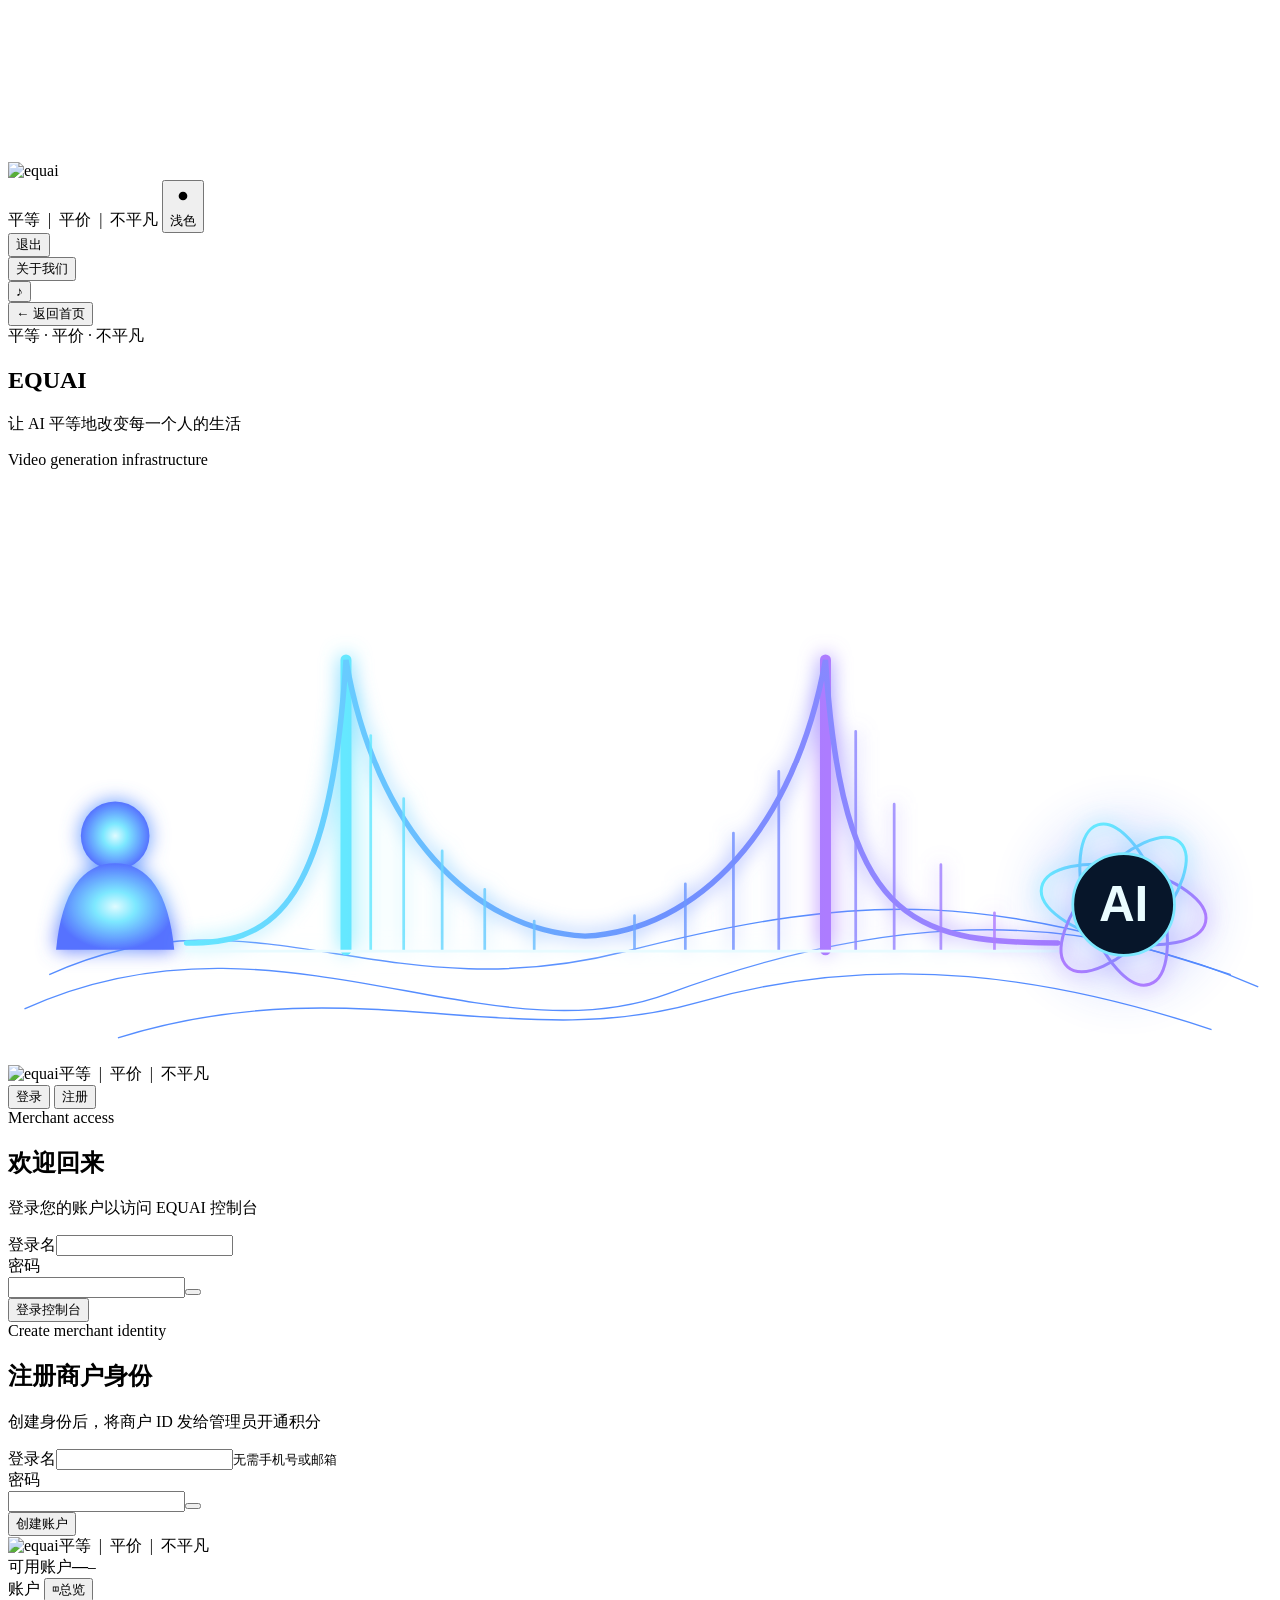
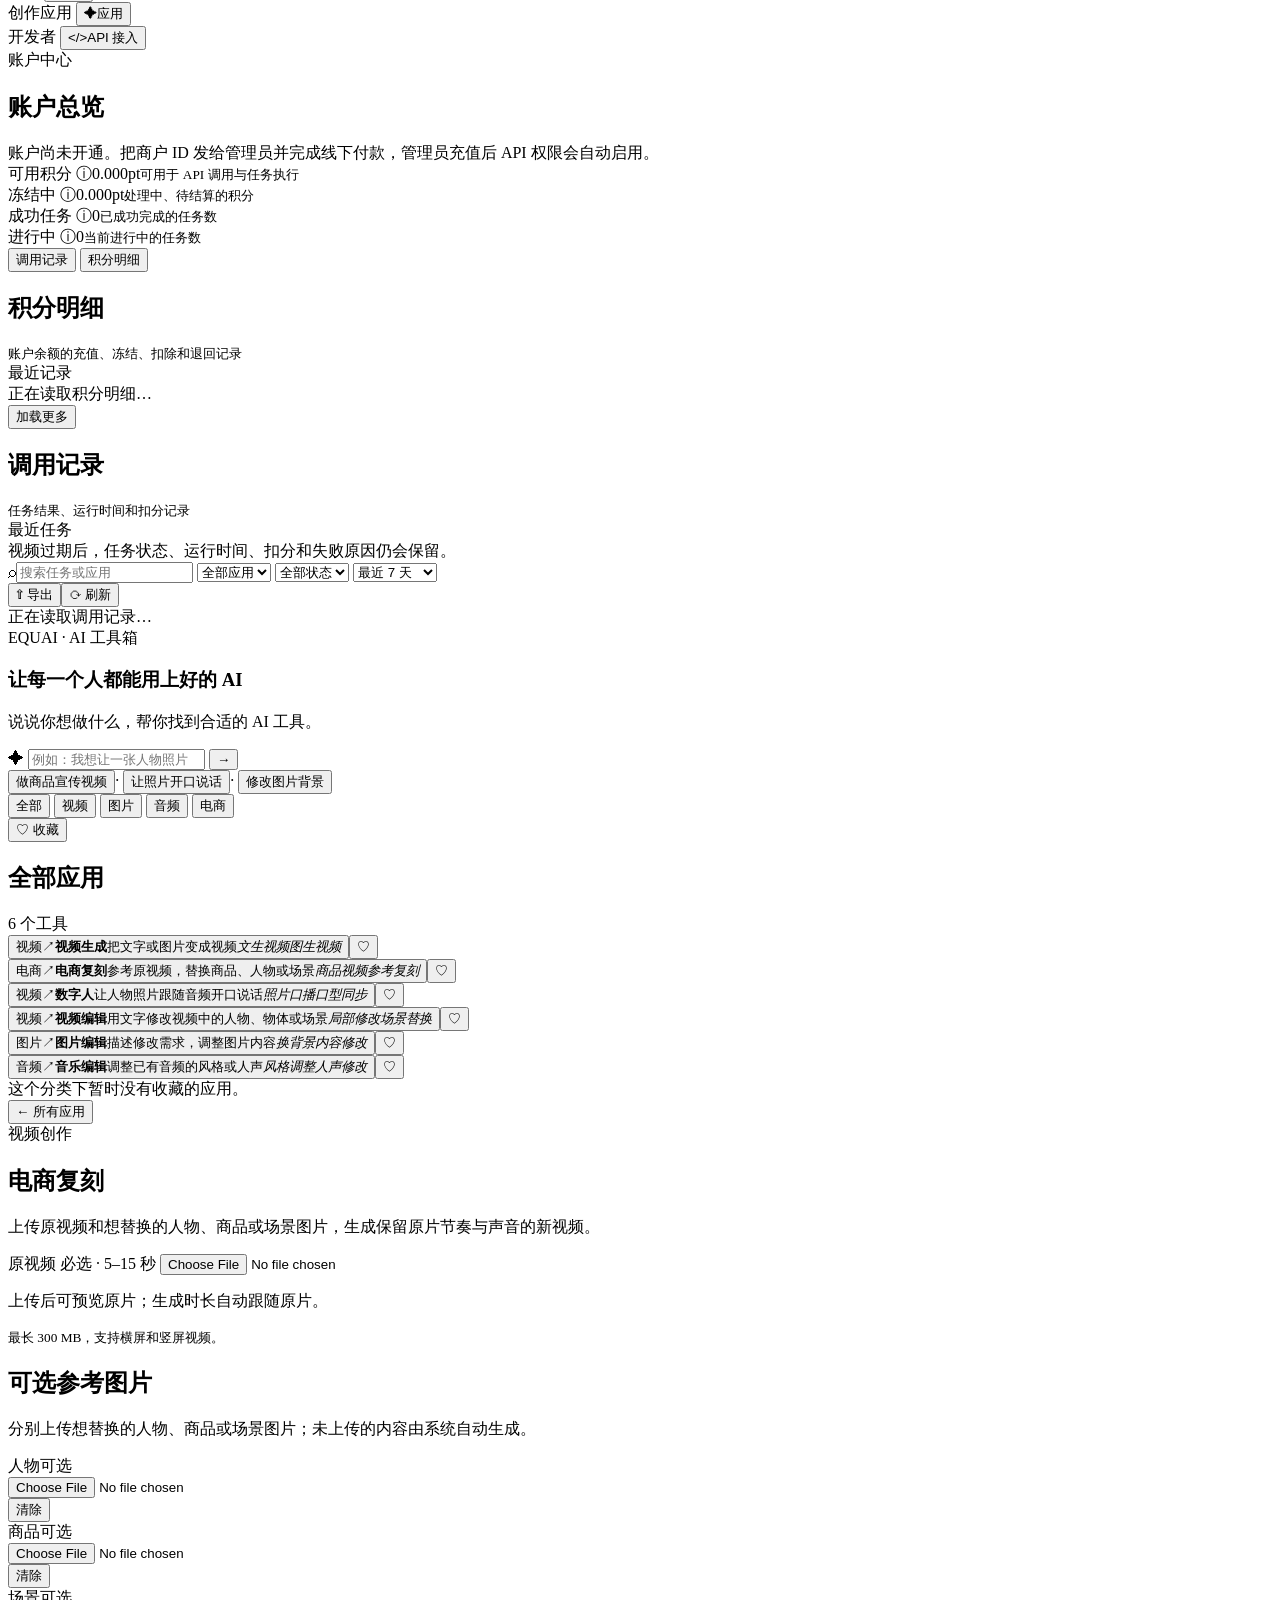
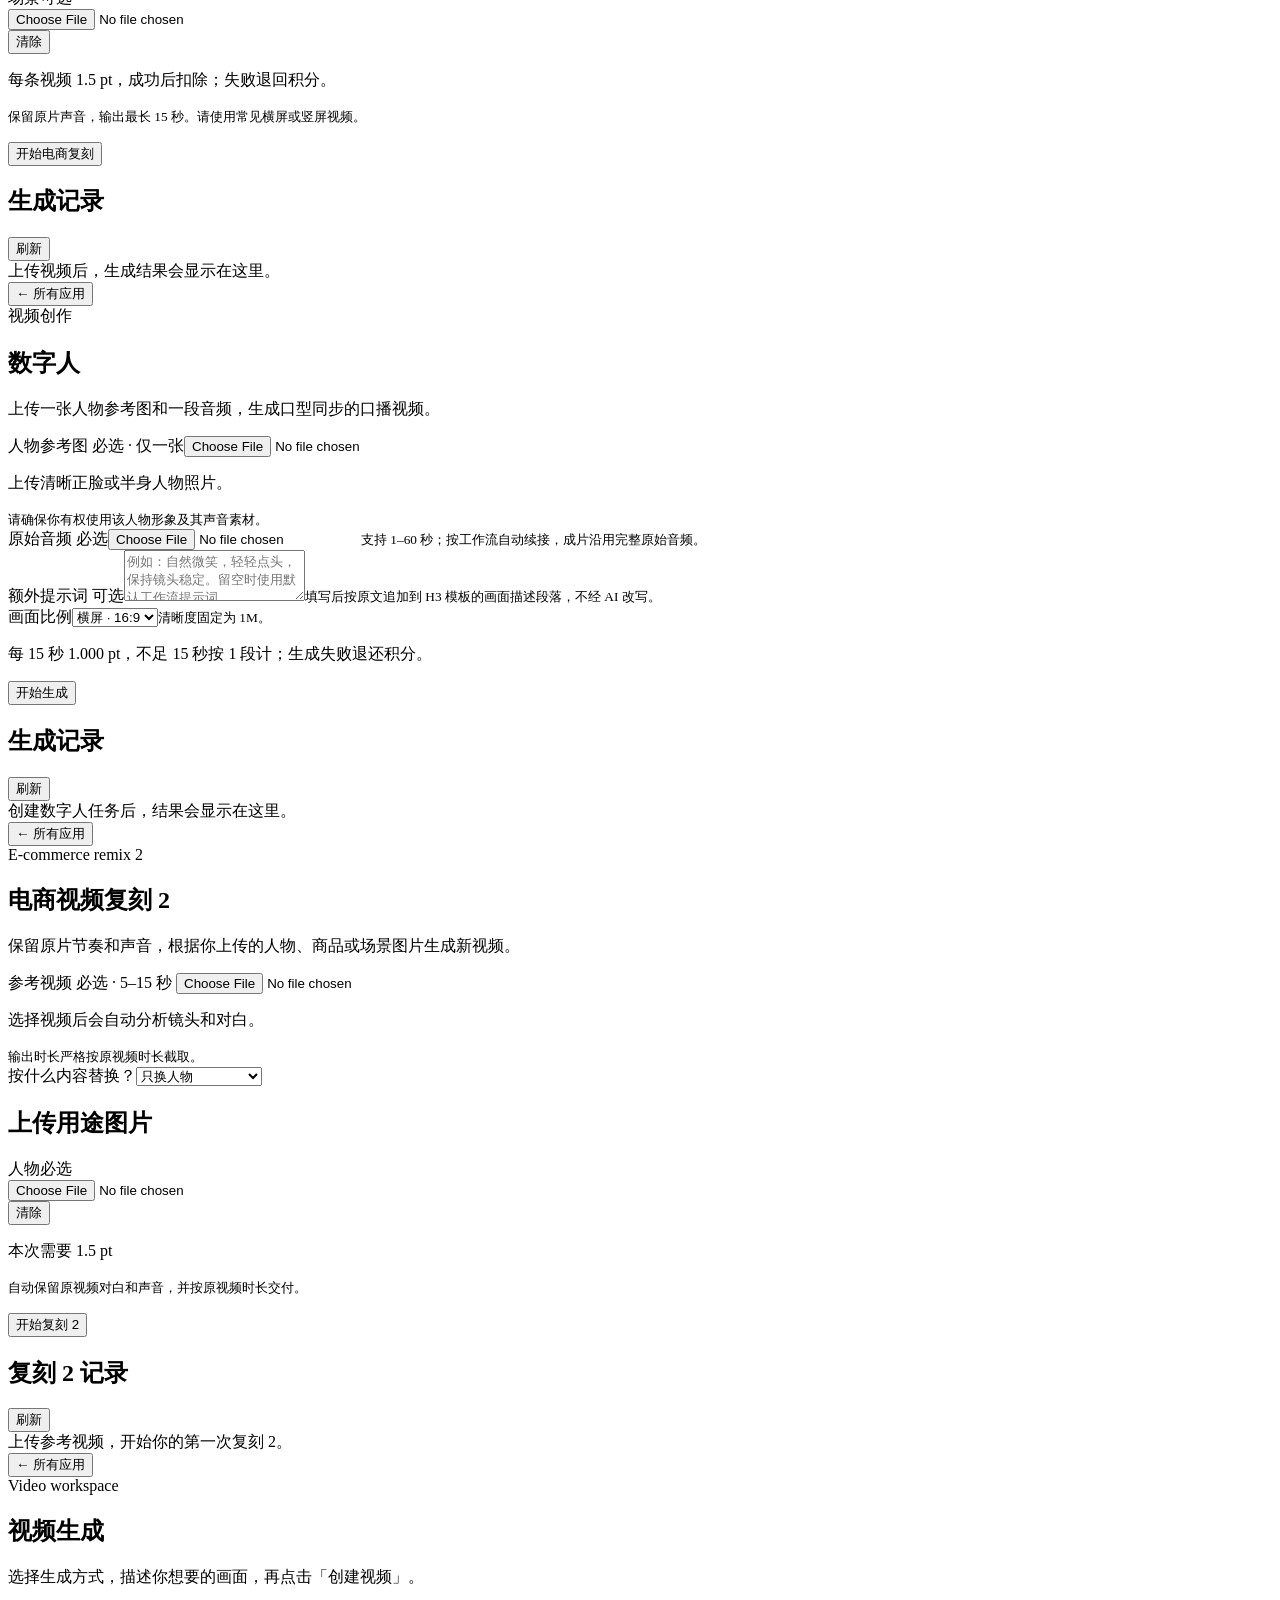
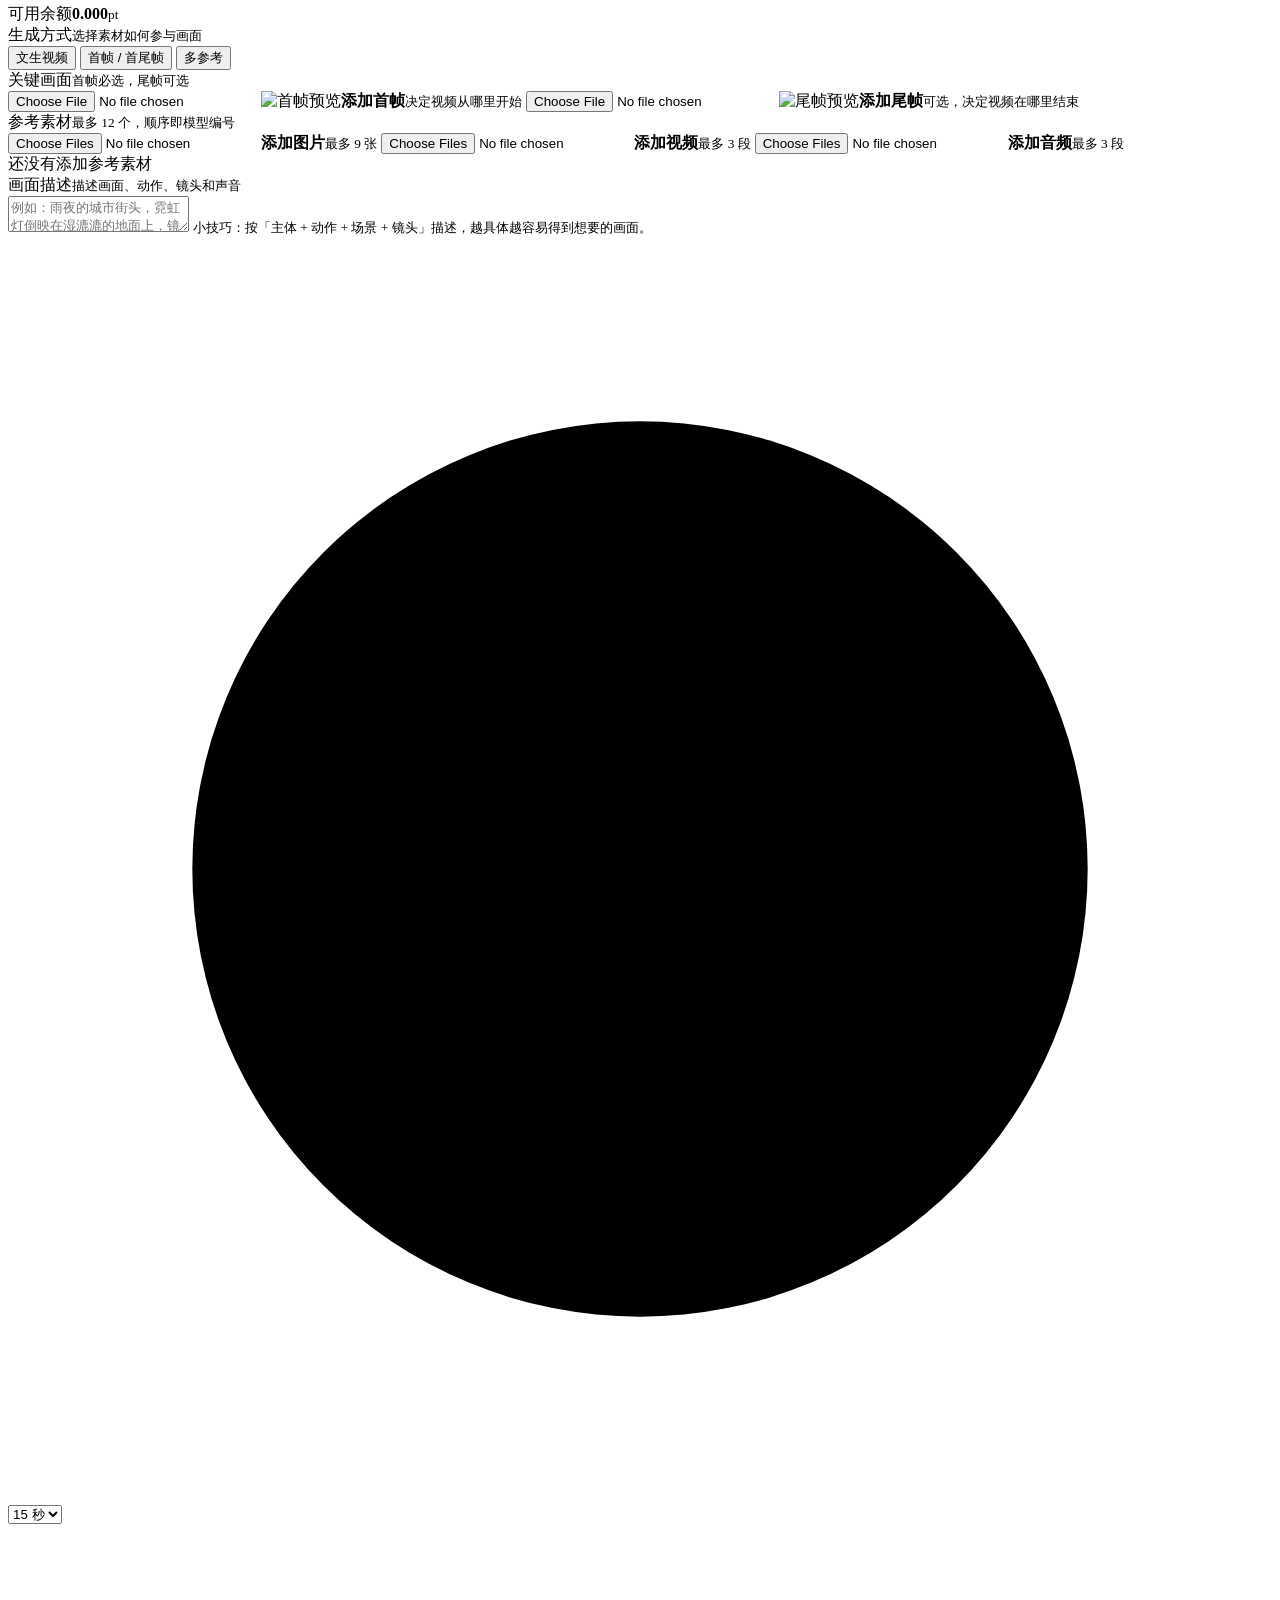
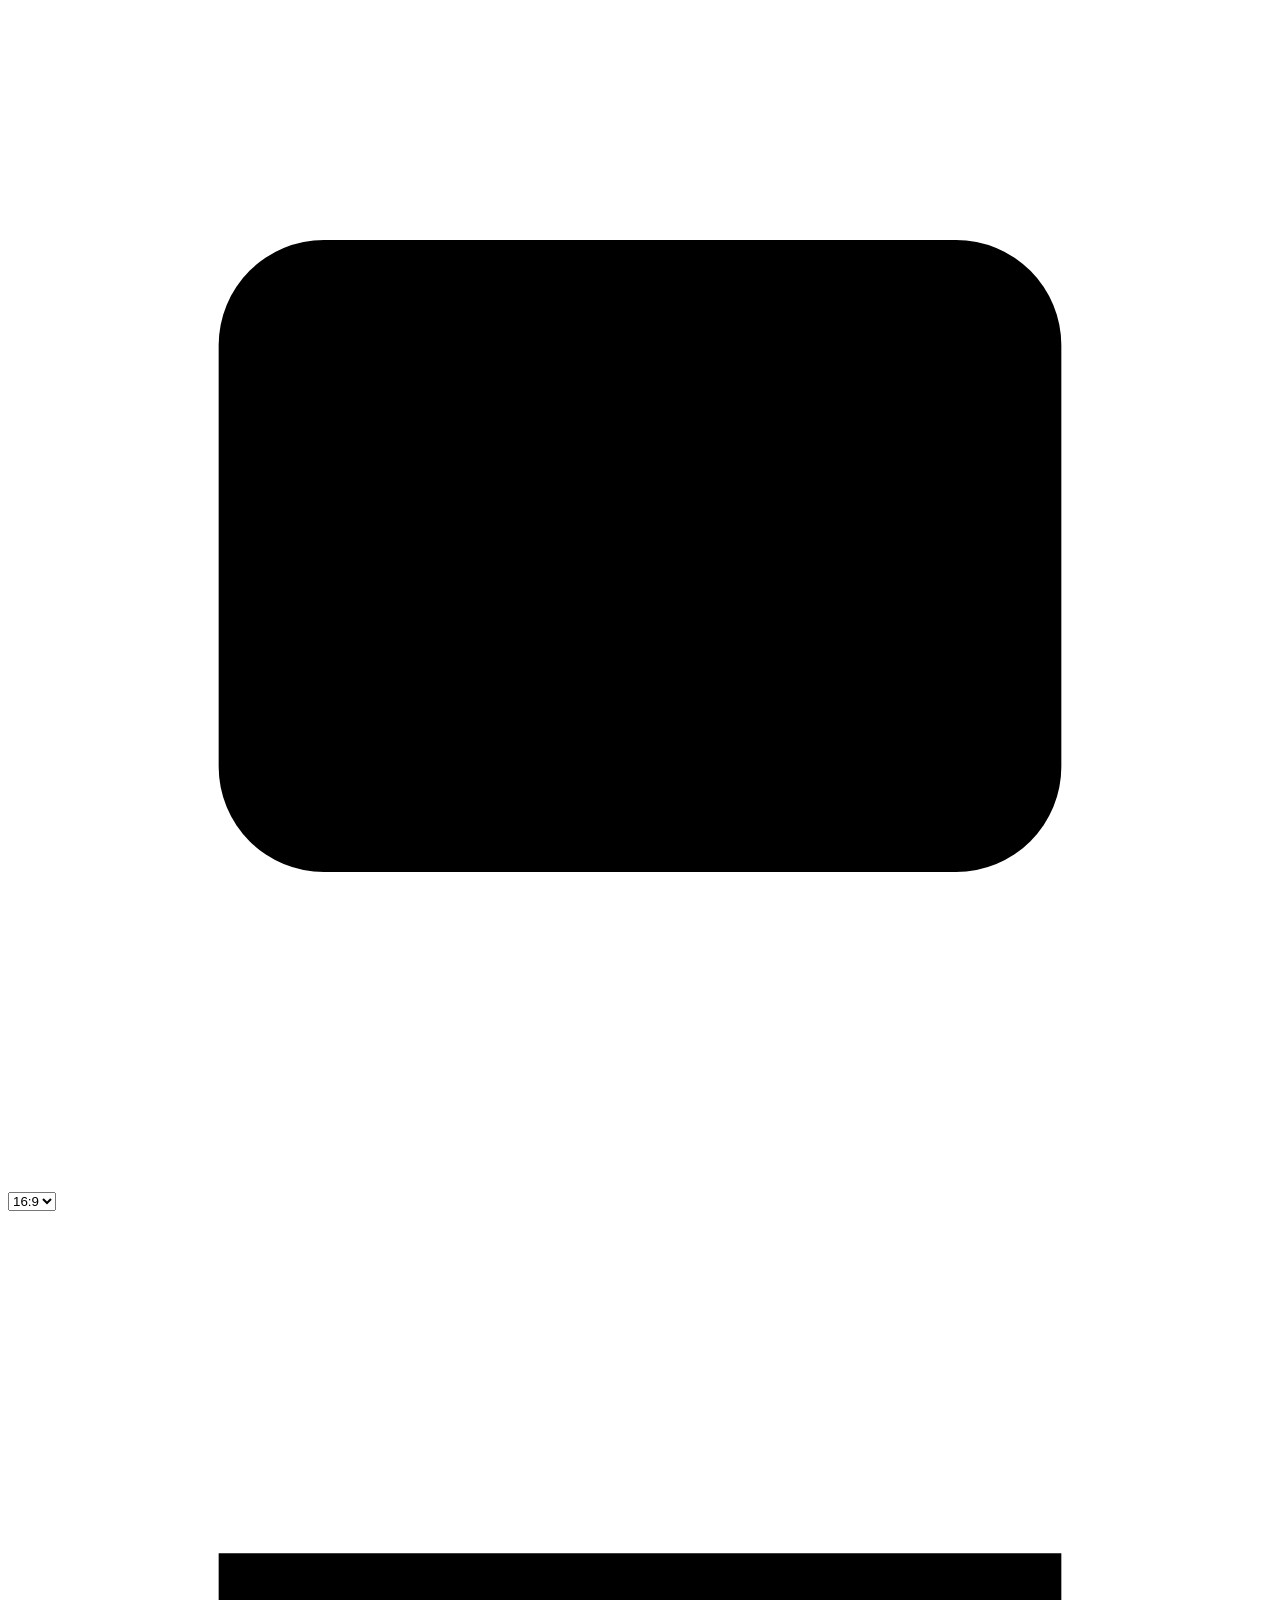
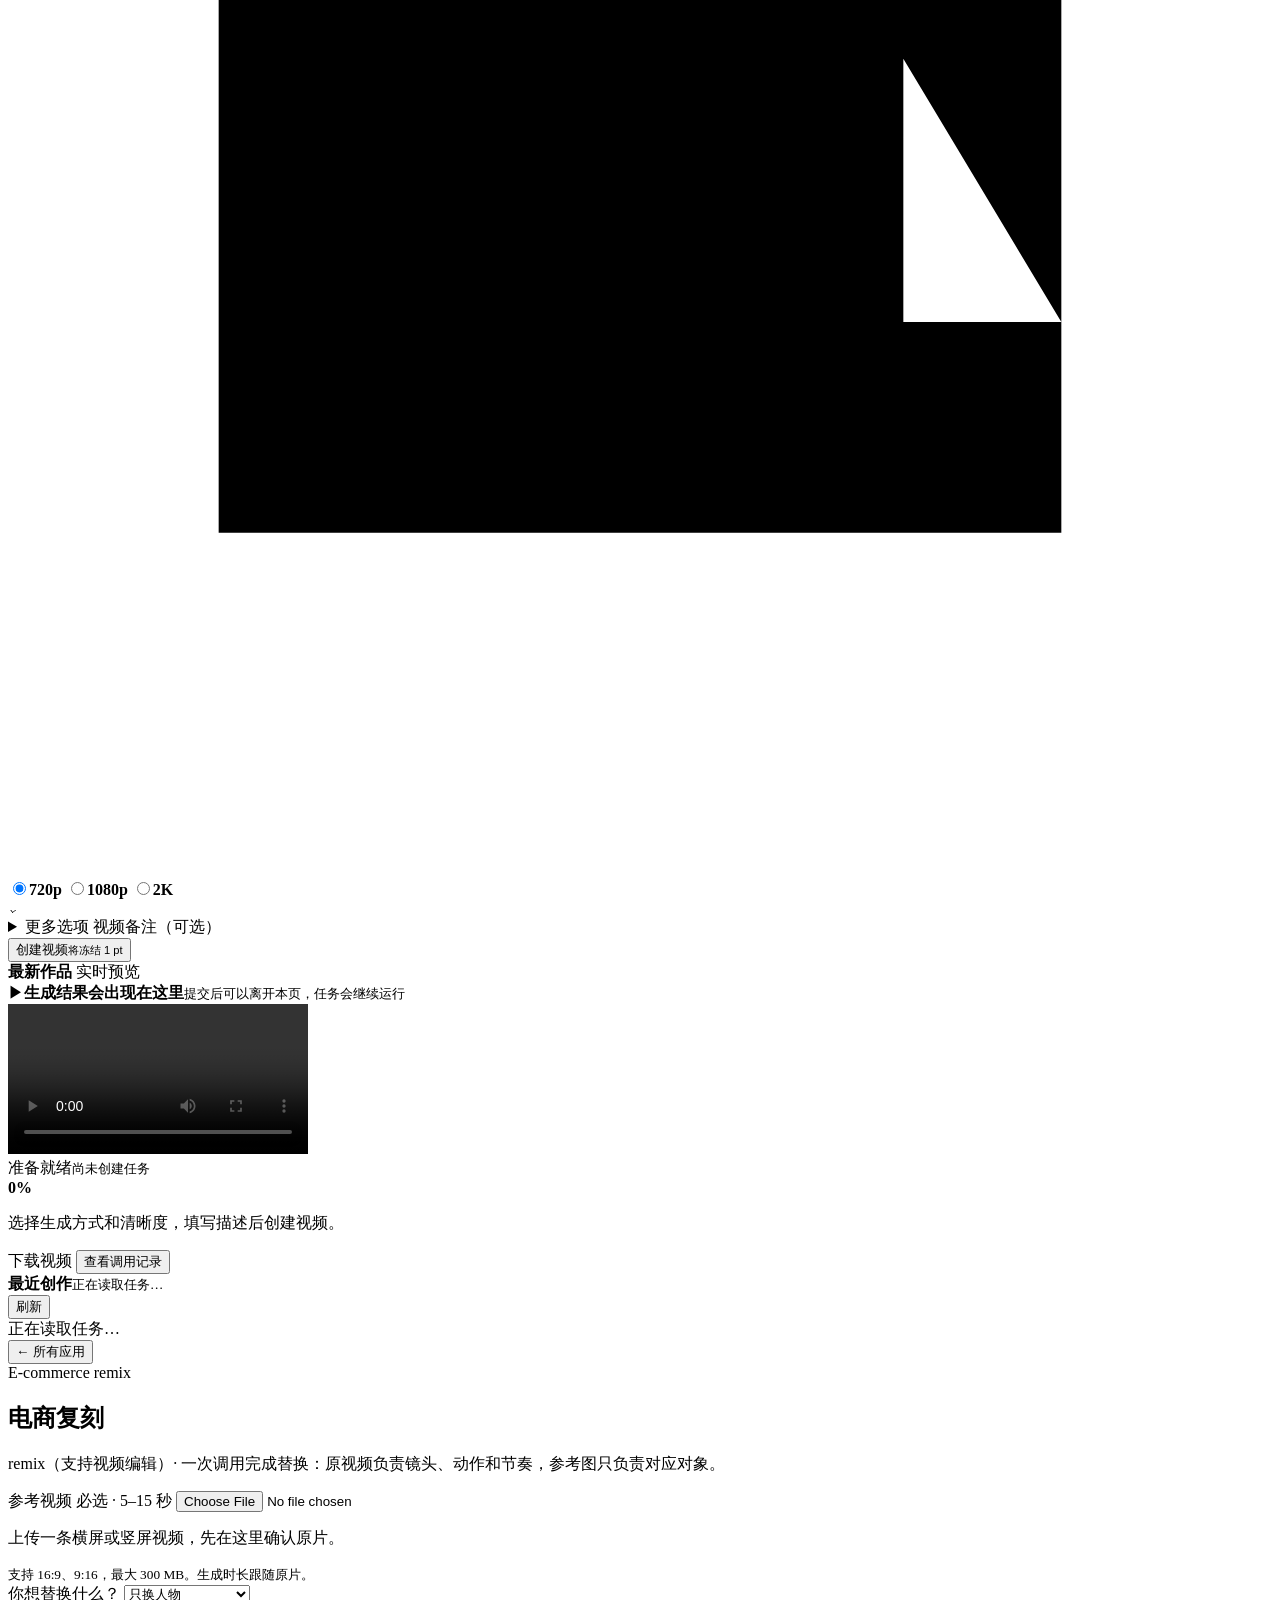
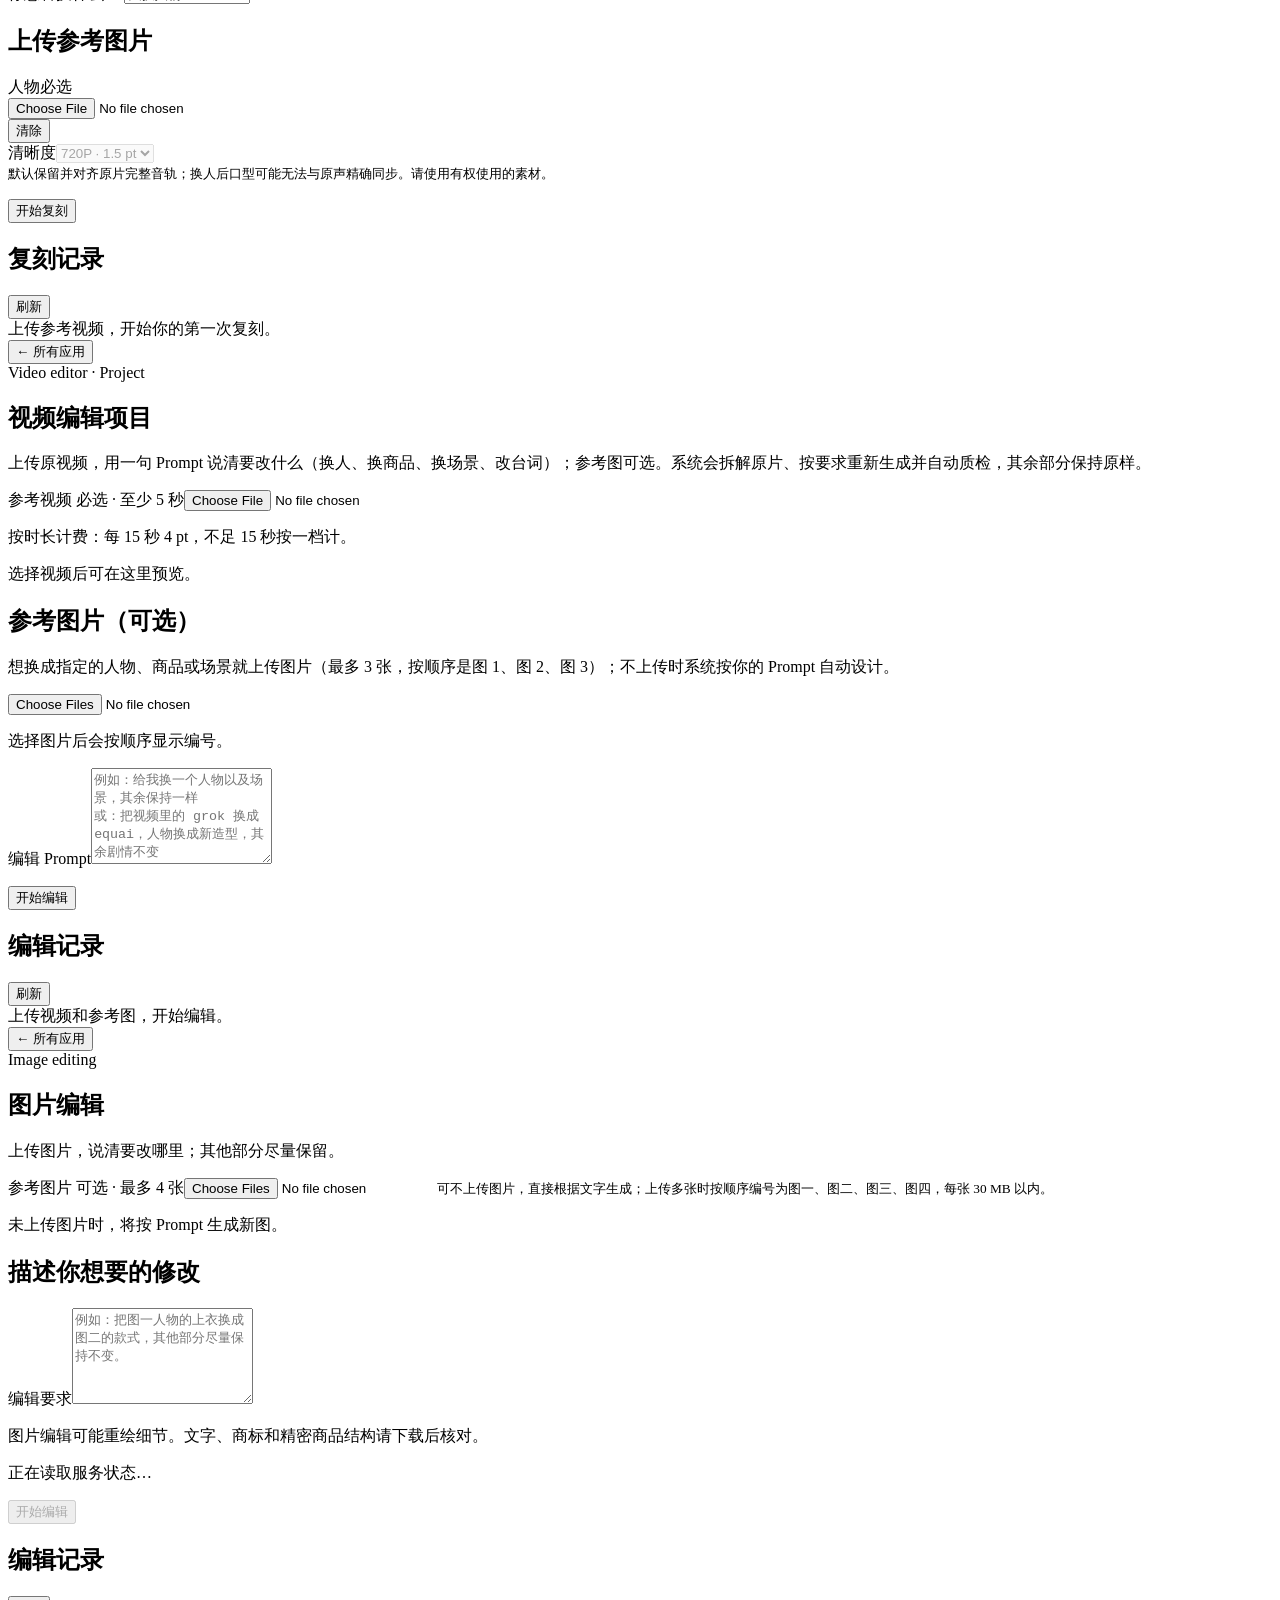
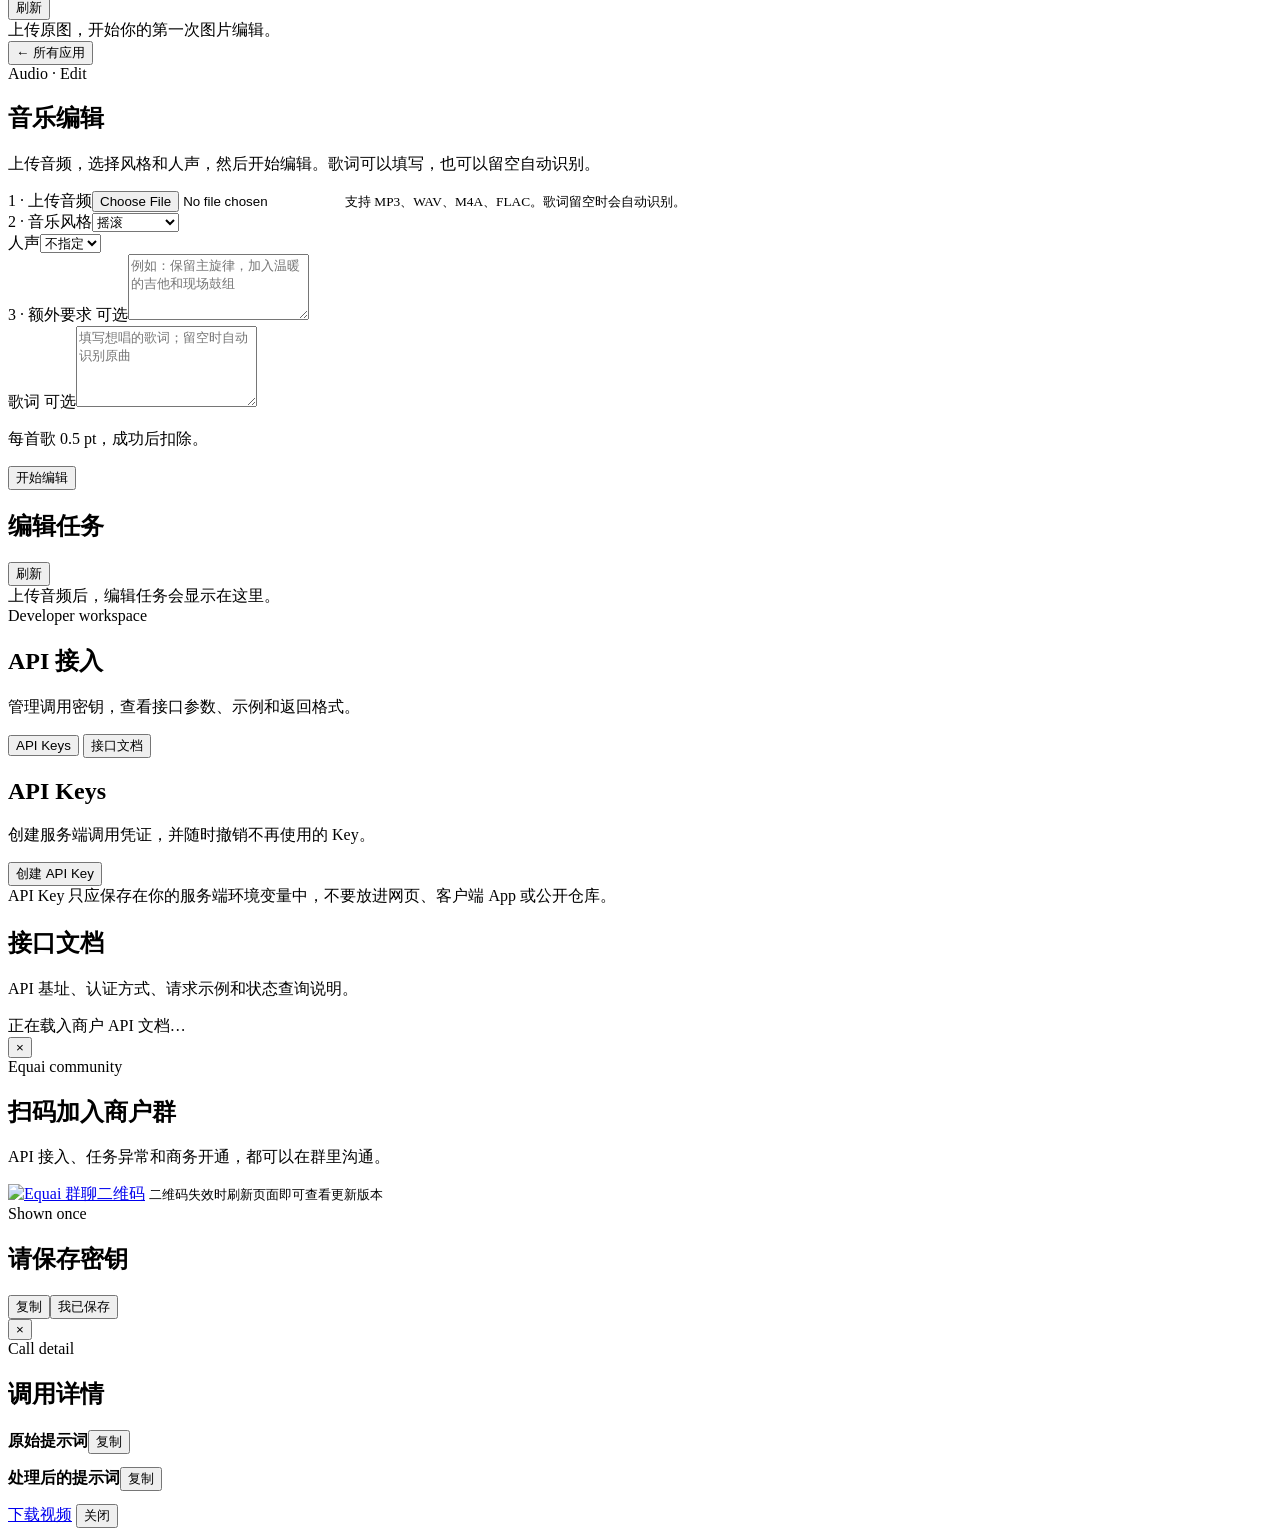
==== commit 39c94ac6: "门户改版:应用插画、登录页动效与错误提示 重做登录页与控制台的视觉(app-art 插画、login-orbit/login-stills 动效、 app-polish.css),并补上成片的本地预览" ====
--- a/portal/index.html
+++ b/portal/index.html
@@ -4,14 +4,15 @@
   <meta charset="utf-8">
   <meta name="viewport" content="width=device-width,initial-scale=1">
   <meta name="description" content="EQUAI 视频生成开发者控制台">
-  <title>equai</title>
-  <link rel="icon" type="image/png" sizes="256x256" href="/equai-favicon-r34.png">
+  <title>EQUAI — 创作，无界</title>
+  <link rel="icon" type="image/svg+xml" href="/favicon.svg">
   <link rel="apple-touch-icon" href="/equai-favicon-r34.png">
   <script src="/theme-init.js?v=r96-theme-price"></script>
-  <link rel="stylesheet" href="/styles.css?v=r113-app-grid">
+  <link rel="stylesheet" href="/styles.css?v=preview-speed-20261006-r4">
   <link rel="stylesheet" href="/creative.css?v=r112-commerce-depth">
+  <link rel="stylesheet" href="/app-polish.css?v=preview-speed-20261006-r12">
 </head>
-<body class="auth-mode">
+<body class="auth-mode landing-active">
   <div class="visual-backdrop" aria-hidden="true">
     <video id="ambientVideo" class="ambient-video login-ambient-video" autoplay muted loop playsinline preload="none" poster="/equai-login-bg-poster.webp?v=r34" data-webm="/equai-login-bg.webm?v=r34" data-mp4="/equai-login-bg.mp4?v=r34"></video>
     <video id="consoleAmbientVideo" class="ambient-video console-ambient-video" autoplay muted loop playsinline preload="none" poster="/equai-bg-poster.webp" data-webm="/equai-bg.webm" data-mp4="/equai-bg.mp4"></video>
@@ -29,7 +30,28 @@
     </div>
   </header>
 
-  <main id="authView" class="auth-shell">
+  <main id="loginLanding" class="login-landing" aria-label="EQUAI 登录首页">
+    <div id="loginOrbitMount"></div>
+    <audio id="loginCoverMusic" preload="none" loop src="https://equai.vip/redesign/assets/audio/reverse-universe.mp3"></audio>
+    <footer class="login-cover-footer">
+      <div class="login-cover-footer-left">
+        <div class="login-cover-footer-copy">
+          <button id="aboutOpen" class="about-open" type="button" aria-haspopup="dialog" aria-controls="aboutDialog">关于我们</button>
+        </div>
+      </div>
+      <button id="bgm-control" class="bgm-control" type="button" aria-label="开启背景音乐" aria-pressed="false">♪</button>
+    </footer>
+    <dialog id="aboutDialog" class="about-dialog" aria-labelledby="aboutTitle">
+      <button id="aboutClose" class="about-dialog-close" type="button" aria-label="关闭关于我们">×</button>
+      <p id="aboutTitle" class="about-tagline">让所有人都能用上好的ai</p>
+      <div class="about-divider"></div>
+      <h2>合作联系</h2>
+      <img class="about-qr" src="/cooperation-contact.jpg" alt="微信二维码：扫描添加尹海森为好友">
+    </dialog>
+  </main>
+
+  <main id="authView" class="auth-shell hidden">
+    <button class="auth-home-return" type="button" data-return-cover>← 返回首页</button>
     <section class="auth-story">
       <div class="auth-copy">
         <div class="eyebrow">平等 · 平价 · 不平凡</div>
@@ -91,10 +113,6 @@
             <button class="btn primary full" type="submit">创建账户</button>
           </form>
         </div>
-        <aside class="auth-community">
-          <div><div class="eyebrow">Equai community</div><h2>有问题？联系我们</h2><p>扫码进入商户群，沟通 API 接入与任务问题。</p></div>
-          <button class="community-trigger open-community" type="button"><span>联系我们</span><i>↗</i></button>
-        </aside>
       </div>
     </section>
   </main>
@@ -120,13 +138,13 @@
     </aside>
     <section class="content">
       <div id="page-overview" class="page">
-        <div class="page-head"><div><div class="eyebrow">Account telemetry</div><h1>账户总览</h1></div><span id="accountStatus" class="status">—</span></div>
+        <div class="page-head overview-page-head"><div><div class="eyebrow">账户中心</div><h1>账户总览</h1></div></div>
         <div id="pendingNotice" class="notice hidden">账户尚未开通。把商户 ID 发给管理员并完成线下付款，管理员充值后 API 权限会自动启用。</div>
         <div class="metric-grid">
-          <article class="metric primary-metric"><span class="label">可用积分</span><span id="balance" class="number">0.000</span><div class="credit-rail"><span id="balanceRail"></span></div></article>
-          <article class="metric"><span class="label">冻结中</span><span id="reserved" class="number">0.000</span></article>
-          <article class="metric"><span class="label">成功任务</span><span id="completedCount" class="number">0</span></article>
-          <article class="metric"><span class="label">进行中</span><span id="activeCount" class="number">0</span></article>
+          <article class="metric primary-metric"><span class="label">可用积分 <span class="metric-info" title="可用于 API 调用与任务执行">ⓘ</span></span><span id="balance" class="number">0.000</span><span class="metric-unit">pt</span><small>可用于 API 调用与任务执行</small><div class="credit-rail"><span id="balanceRail"></span></div></article>
+          <article class="metric"><span class="label">冻结中 <span class="metric-info" title="处理中、待结算的积分">ⓘ</span></span><span id="reserved" class="number">0.000</span><span class="metric-unit">pt</span><small>处理中、待结算的积分</small></article>
+          <article class="metric"><span class="label">成功任务 <span class="metric-info" title="已成功完成的任务数">ⓘ</span></span><span id="completedCount" class="number">0</span><small>已成功完成的任务数</small></article>
+          <article class="metric"><span class="label">进行中 <span class="metric-info" title="当前进行中的任务数">ⓘ</span></span><span id="activeCount" class="number">0</span><small>当前进行中的任务数</small></article>
         </div>
         <div class="overview-record-switch" role="tablist" aria-label="账户记录类型">
           <button type="button" role="tab" data-overview-record="calls" aria-selected="true">调用记录</button>
@@ -142,66 +160,65 @@
         </section>
         <section id="callHistory" class="panel overview-call-panel" role="tabpanel" aria-label="调用记录">
           <div class="panel-head">
-            <div class="overview-call-copy"><h2>调用记录</h2><small>任务结果、运行时间和扣分记录</small></div>
-            <select id="callFilter" class="btn" aria-label="按任务状态筛选"><option value="">全部状态</option><option value="queued">排队</option><option value="running">运行中</option><option value="completed">成功</option><option value="failed">失败</option><option value="cancelled">已取消</option></select>
+            <div class="overview-call-copy"><h2>调用记录</h2><small>任务结果、运行时间和扣分记录</small></div><span id="callResultCount" class="call-result-count">最近任务</span>
           </div>
           <div class="call-retention-note">视频过期后，任务状态、运行时间、扣分和失败原因仍会保留。</div>
+          <div class="overview-call-toolbar">
+            <label class="overview-search"><span aria-hidden="true">⌕</span><input id="callSearch" type="search" placeholder="搜索任务或应用" aria-label="搜索任务或应用"></label>
+            <select id="callAppFilter" aria-label="按应用筛选"><option value="">全部应用</option><option value="studio">视频生成</option><option value="commerce-remix">电商复刻</option><option value="digital-human">数字人</option><option value="editor">视频编辑</option><option value="image-edit">图片编辑</option><option value="music">音乐编辑</option></select>
+            <select id="callFilter" aria-label="按任务状态筛选"><option value="">全部状态</option><option value="queued">排队</option><option value="running">进行中</option><option value="completed">成功</option><option value="failed">失败</option><option value="cancelled">已取消</option></select>
+            <select id="callDateFilter" aria-label="按时间范围筛选"><option value="7">最近 7 天</option><option value="30">最近 30 天</option><option value="all">全部时间</option></select>
+            <div class="overview-call-actions"><button id="callExport" type="button"><span aria-hidden="true">⇧</span> 导出</button><button id="callRefresh" type="button"><span aria-hidden="true">⟳</span> 刷新</button></div>
+          </div>
           <div id="callTable"><div class="empty">正在读取调用记录…</div></div>
         </section>
-        <section class="panel support-panel">
-          <div class="support-copy">
-            <div class="eyebrow">Merchant support</div>
-            <h2>有问题？扫码进群</h2>
-            <p>API 接入、任务异常或使用问题，都可以在群里沟通。二维码失效后请刷新页面查看更新版本。</p>
-          </div>
-          <button class="community-trigger open-community" type="button"><span>打开群二维码</span><i>↗</i></button>
-        </section>
       </div>
 
       <div id="page-apps" class="page hidden">
-        <div class="page-head apps-page-head">
-          <div><div class="eyebrow">Creative workspace</div><h1>应用</h1><p>选择一个工具开始创作；任务共用账户余额和并发。</p></div>
-          <span class="apps-count">7 个创作工具</span>
-        </div>
-        <div class="app-launch-grid">
-          <button class="app-launch-card" type="button" data-open-app="studio">
-            <span class="app-launch-mark"><img src="/app-icon-video-create-r95.png" alt=""></span><span class="app-launch-copy"><small>VIDEO · CREATE</small><strong>视频生成</strong><span>文生视频、首尾帧、多参考，一处完成。</span></span><span class="app-launch-arrow" aria-hidden="true">↗</span>
-          </button>
-          <button class="app-launch-card" type="button" data-open-app="commerce-remix">
-            <span class="app-launch-mark"><img src="/app-icon-video-remix-r95.png" alt=""></span><span class="app-launch-copy"><small>VIDEO · E-COMMERCE REMIX</small><strong>电商复刻</strong><span>多帧分析原片，按人物、商品、场景参考图生成新视频。</span></span><span class="app-launch-arrow" aria-hidden="true">↗</span>
-          </button>
-          <button class="app-launch-card" type="button" data-open-app="digital-human">
-          <span class="app-launch-mark"><img src="/app-icon-digital-human-r1.png" alt=""></span><span class="app-launch-copy"><small>VIDEO · DIGITAL HUMAN</small><strong>数字人</strong><span>上传人物图片和音频，用多参考生成口型同步视频。</span></span><span class="app-launch-arrow" aria-hidden="true">↗</span>
-        </button>
-        <button class="app-launch-card" type="button" data-open-app="digital-human2">
-          <span class="app-launch-mark"><img src="/app-icon-digital-human-r1.png" alt=""></span><span class="app-launch-copy"><small>VIDEO · DIGITAL HUMAN 2</small><strong>数字人 2</strong><span>用 selflift-Avatar 实验路径生成口型同步视频。</span></span><span class="app-launch-arrow" aria-hidden="true">↗</span>
-        </button>
-          <button class="app-launch-card" type="button" data-open-app="editor">
-            <span class="app-launch-mark"><img src="/app-icon-video-edit-r95.png" alt=""></span><span class="app-launch-copy"><small>VIDEO · EDIT</small><strong>视频编辑</strong><span>上传视频、编号参考图，用 Prompt 描述修改。</span></span><span class="app-launch-arrow" aria-hidden="true">↗</span>
-          </button>
-          <button class="app-launch-card" type="button" data-open-app="image-edit">
-            <span class="app-launch-mark"><img src="/app-icon-image-edit-r95.png" alt=""></span><span class="app-launch-copy"><small>IMAGE · EDIT</small><strong>图片编辑</strong><span>上传图片并描述修改目标，生成新的画面。</span></span><span class="app-launch-arrow" aria-hidden="true">↗</span>
-          </button>
-          <button class="app-launch-card" type="button" data-open-app="music">
-            <span class="app-launch-mark"><img src="/app-icon-music-edit-r1.png" alt=""></span><span class="app-launch-copy"><small>AUDIO · EDIT</small><strong>音乐编辑</strong><span>上传音频，调整风格与人声，生成新的演唱版本。</span></span><span class="app-launch-arrow" aria-hidden="true">↗</span>
-          </button>
-        </div>
-      </div>
-
-      <div id="page-digital-human2" class="page hidden creative-page">
-        <div class="page-head"><div><button class="page-back" type="button" data-go="apps">← 所有应用</button><div class="eyebrow">视频创作</div><h1>数字人 2</h1><p class="muted">上传一张人物参考图和一段音频，使用独立的 selflift-Avatar 路径生成口型同步视频。</p></div></div>
-        <div class="creative-shell">
-          <form id="digitalHuman2Form" class="panel creative-form">
-            <div class="creative-source"><label for="digitalHuman2Image">人物参考图 <span class="muted">必选 · 仅一张</span></label><input id="digitalHuman2Image" type="file" accept="image/png,image/jpeg,image/webp" required><div id="digitalHuman2ImagePreview" class="creative-image-previews"><p class="muted">上传清晰正脸或半身人物照片。</p></div><small class="muted">请确保你有权使用该人物形象及其声音素材。</small></div>
-            <div class="creative-controls">
-              <div class="field"><label for="digitalHuman2Audio">原始音频 <span class="muted">必选</span></label><input id="digitalHuman2Audio" type="file" accept="audio/mpeg,audio/wav,audio/mp4,audio/x-m4a,audio/flac,.mp3,.wav,.m4a,.flac,.aac,.ogg" required><small id="digitalHuman2AudioInfo" class="muted">支持 1–60 秒；生成后保留完整原始上传声音。</small></div>
-              <div class="field"><label for="digitalHuman2Emotion">额外提示词（可选）</label><textarea id="digitalHuman2Emotion" rows="3" maxlength="1000" placeholder="如有其他要求，可在这里补充"></textarea></div>
-              <div class="field"><label for="digitalHuman2Ratio">画幅</label><select id="digitalHuman2Ratio"><option value="9:16">竖屏 · 9:16</option><option value="16:9">横屏 · 16:9</option></select></div>
-              <p id="digitalHuman2Price" class="creative-price">按视频时长分段计费；生成失败退还积分。</p><p id="digitalHuman2Error" class="form-error" role="alert"></p><button class="btn primary" type="submit">开始生成</button>
-            </div>
+        <section class="apps-discovery" aria-labelledby="appsDiscoveryTitle">
+          <div class="apps-discovery-intro"><div class="eyebrow">EQUAI · AI 工具箱</div><h1 id="appsDiscoveryTitle">让每一个人都能用上好的 AI</h1><p>说说你想做什么，帮你找到合适的 AI 工具。</p></div>
+          <form id="appRecommendForm" class="apps-search" role="search">
+            <span class="apps-search-spark" aria-hidden="true">✦</span>
+            <input id="appRecommendQuery" type="search" maxlength="500" placeholder="例如：我想让一张人物照片跟着音频说话…" aria-label="描述你想完成的事情">
+            <button id="appRecommendSubmit" type="submit" aria-label="搜索应用"><span>→</span></button>
           </form>
-          <section class="panel creative-results"><div class="panel-head"><h2>生成记录</h2><button class="btn small" type="button" data-creative-refresh="digital-human2">刷新</button></div><div id="digitalHuman2Tasks" aria-live="polite"><div class="empty">创建数字人 2 任务后，结果会显示在这里。</div></div></section>
-        </div>
+          <div class="apps-examples" aria-label="需求示例">
+            <button type="button" data-app-example="做一个商品宣传视频">做商品宣传视频</button><i>·</i>
+            <button type="button" data-app-example="让人物照片跟着音频开口说话">让照片开口说话</button><i>·</i>
+            <button type="button" data-app-example="把图片背景换成新的场景">修改图片背景</button>
+          </div>
+          <div id="appRecommendStatus" class="app-recommend-status" role="status" aria-live="polite"></div>
+          <div id="appRecommendResults" class="app-recommend-results hidden" aria-label="AI 推荐结果"></div>
+        </section>
+        <div class="apps-browse-head"><div class="apps-categories" role="tablist" aria-label="应用分类">
+          <button type="button" role="tab" data-app-category="全部" aria-selected="true">全部</button>
+          <button type="button" role="tab" data-app-category="视频" aria-selected="false">视频</button>
+          <button type="button" role="tab" data-app-category="图片" aria-selected="false">图片</button>
+          <button type="button" role="tab" data-app-category="音频" aria-selected="false">音频</button>
+          <button type="button" role="tab" data-app-category="电商" aria-selected="false">电商</button>
+        </div><button id="appFavoritesToggle" class="apps-favorites-toggle" type="button" aria-pressed="false">♡ <span>收藏</span></button></div>
+        <div class="apps-section-label"><div><h2>全部应用</h2><span class="apps-count">6 个工具</span></div></div>
+        <div class="app-launch-grid" id="appLaunchGrid">
+          <article class="app-launch-card" data-app-id="studio" data-app-category="视频">
+            <button class="app-launch-open" type="button" data-open-app="studio" aria-label="打开视频生成"><span class="app-launch-art"><img src="/app-art/video-generation.webp" alt="" loading="lazy"><span class="app-launch-type">视频</span><span class="app-launch-arrow" aria-hidden="true">↗</span></span><span class="app-launch-copy"><strong>视频生成</strong><span>把文字或图片变成视频</span><span class="app-launch-tags"><i>文生视频</i><i>图生视频</i></span></span></button><button class="app-favorite" type="button" aria-label="收藏视频生成" aria-pressed="false">♡</button>
+          </article>
+          <article class="app-launch-card" data-app-id="commerce-remix" data-app-category="电商">
+            <button class="app-launch-open" type="button" data-open-app="commerce-remix" aria-label="打开电商复刻"><span class="app-launch-art"><img src="/app-art/commerce-remix.webp" alt="" loading="lazy"><span class="app-launch-type">电商</span><span class="app-launch-arrow" aria-hidden="true">↗</span></span><span class="app-launch-copy"><strong>电商复刻</strong><span>参考原视频，替换商品、人物或场景</span><span class="app-launch-tags"><i>商品视频</i><i>参考复刻</i></span></span></button><button class="app-favorite" type="button" aria-label="收藏电商复刻" aria-pressed="false">♡</button>
+          </article>
+          <article class="app-launch-card" data-app-id="digital-human" data-app-category="视频">
+            <button class="app-launch-open" type="button" data-open-app="digital-human" aria-label="打开数字人"><span class="app-launch-art"><img src="/app-art/digital-human.webp" alt="" loading="lazy"><span class="app-launch-type">视频</span><span class="app-launch-arrow" aria-hidden="true">↗</span></span><span class="app-launch-copy"><strong>数字人</strong><span>让人物照片跟随音频开口说话</span><span class="app-launch-tags"><i>照片口播</i><i>口型同步</i></span></span></button><button class="app-favorite" type="button" aria-label="收藏数字人" aria-pressed="false">♡</button>
+          </article>
+          <article class="app-launch-card" data-app-id="editor" data-app-category="视频">
+            <button class="app-launch-open" type="button" data-open-app="editor" aria-label="打开视频编辑"><span class="app-launch-art"><img src="/app-art/video-edit.webp" alt="" loading="lazy"><span class="app-launch-type">视频</span><span class="app-launch-arrow" aria-hidden="true">↗</span></span><span class="app-launch-copy"><strong>视频编辑</strong><span>用文字修改视频中的人物、物体或场景</span><span class="app-launch-tags"><i>局部修改</i><i>场景替换</i></span></span></button><button class="app-favorite" type="button" aria-label="收藏视频编辑" aria-pressed="false">♡</button>
+          </article>
+          <article class="app-launch-card" data-app-id="image-edit" data-app-category="图片">
+            <button class="app-launch-open" type="button" data-open-app="image-edit" aria-label="打开图片编辑"><span class="app-launch-art"><img src="/app-art/image-edit.webp" alt="" loading="lazy"><span class="app-launch-type">图片</span><span class="app-launch-arrow" aria-hidden="true">↗</span></span><span class="app-launch-copy"><strong>图片编辑</strong><span>描述修改需求，调整图片内容</span><span class="app-launch-tags"><i>换背景</i><i>内容修改</i></span></span></button><button class="app-favorite" type="button" aria-label="收藏图片编辑" aria-pressed="false">♡</button>
+          </article>
+          <article class="app-launch-card" data-app-id="music" data-app-category="音频">
+            <button class="app-launch-open" type="button" data-open-app="music" aria-label="打开音乐编辑"><span class="app-launch-art"><img src="/app-art/music-edit.webp" alt="" loading="lazy"><span class="app-launch-type">音频</span><span class="app-launch-arrow" aria-hidden="true">↗</span></span><span class="app-launch-copy"><strong>音乐编辑</strong><span>调整已有音频的风格或人声</span><span class="app-launch-tags"><i>风格调整</i><i>人声修改</i></span></span></button><button class="app-favorite" type="button" aria-label="收藏音乐编辑" aria-pressed="false">♡</button>
+          </article>
+        </div>
+        <div id="appsEmptyState" class="apps-empty-state hidden">这个分类下暂时没有收藏的应用。</div>
       </div>
 
       <div id="page-commerce-remix" class="page hidden creative-page">
@@ -232,15 +249,15 @@
       </div>
 
       <div id="page-digital-human" class="page hidden creative-page">
-        <div class="page-head"><div><button class="page-back" type="button" data-go="apps">← 所有应用</button><div class="eyebrow">视频创作</div><h1>数字人</h1><p class="muted">上传一张人物参考图和一段音频，生成嘴型同步的口播视频。</p></div></div>
+        <div class="page-head"><div><button class="page-back" type="button" data-go="apps">← 所有应用</button><div class="eyebrow">视频创作</div><h1>数字人</h1><p class="muted">上传一张人物参考图和一段音频，生成口型同步的口播视频。</p></div></div>
         <div class="creative-shell">
           <form id="digitalHumanForm" class="panel creative-form">
             <div class="creative-source"><label for="digitalHumanImage">人物参考图 <span class="muted">必选 · 仅一张</span></label><input id="digitalHumanImage" type="file" accept="image/png,image/jpeg,image/webp" required><div id="digitalHumanImagePreview" class="creative-image-previews"><p class="muted">上传清晰正脸或半身人物照片。</p></div><small class="muted">请确保你有权使用该人物形象及其声音素材。</small></div>
             <div class="creative-controls">
-              <div class="field"><label for="digitalHumanAudio">原始音频 <span class="muted">必选</span></label><input id="digitalHumanAudio" type="file" accept="audio/mpeg,audio/wav,audio/mp4,audio/x-m4a,audio/flac,.mp3,.wav,.m4a,.flac,.aac,.ogg" required><small id="digitalHumanAudioInfo" class="muted">支持 1–60 秒；15 秒以内一次生成，超过 15 秒按 15 秒一段拆分；成片使用完整原始上传声音。</small></div>
-              <div class="field"><label for="digitalHumanEmotion">额外提示词（可选）</label><textarea id="digitalHumanEmotion" rows="3" maxlength="1000" placeholder="如有其他要求，可在这里补充"></textarea></div>
-              <div class="field"><label for="digitalHumanRatio">画幅</label><select id="digitalHumanRatio"><option value="9:16">竖屏 · 9:16</option><option value="16:9">横屏 · 16:9</option></select></div>
-              <p id="digitalHumanPrice" class="creative-price">按视频时长分段计费；生成失败退还积分。</p><p id="digitalHumanError" class="form-error" role="alert"></p><button class="btn primary" type="submit">开始生成</button>
+              <div class="field"><label for="digitalHumanAudio">原始音频 <span class="muted">必选</span></label><input id="digitalHumanAudio" type="file" accept="audio/mpeg,audio/wav,audio/mp4,audio/x-m4a,audio/flac,.mp3,.wav,.m4a,.flac" required><small id="digitalHumanAudioInfo" class="muted">支持 1–60 秒；按工作流自动续接，成片沿用完整原始音频。</small></div>
+              <div class="field"><label for="digitalHumanPrompt">额外提示词 <span class="muted">可选</span></label><textarea id="digitalHumanPrompt" maxlength="30000" placeholder="例如：自然微笑，轻轻点头，保持镜头稳定。留空时使用默认工作流提示词。" rows="3"></textarea><small class="muted">填写后按原文追加到 H3 模板的画面描述段落，不经 AI 改写。</small></div>
+              <div class="field"><label for="digitalHumanRatio">画面比例</label><select id="digitalHumanRatio"><option value="16:9">横屏 · 16:9</option><option value="9:16">竖屏 · 9:16</option></select><small class="muted">清晰度固定为 1M。</small></div>
+              <p id="digitalHumanPrice" class="creative-price">每 15 秒 1.000 pt，不足 15 秒按 1 段计；生成失败退还积分。</p><p id="digitalHumanError" class="form-error" role="alert"></p><button class="btn primary" type="submit">开始生成</button>
             </div>
           </form>
           <section class="panel creative-results"><div class="panel-head"><h2>生成记录</h2><button class="btn small" type="button" data-creative-refresh="digital-human">刷新</button></div><div id="digitalHumanTasks" aria-live="polite"><div class="empty">创建数字人任务后，结果会显示在这里。</div></div></section>
@@ -278,7 +295,7 @@
 
       <div id="page-studio" class="page hidden">
         <div class="page-head studio-page-head">
-          <div><button class="page-back" type="button" data-go="apps">← 所有应用</button><div class="eyebrow">Video workspace</div><h1>视频生成</h1><p>在控制台内直接创建任务，与 API 调用共用账户余额、并发和调用记录。</p></div>
+          <div><button class="page-back" type="button" data-go="apps">← 所有应用</button><div class="eyebrow">Video workspace</div><h1>视频生成</h1><p>选择生成方式，描述你想要的画面，再点击「创建视频」。</p></div>
           <div class="studio-balance"><span>可用余额</span><strong id="studioBalance">0.000</strong><small>pt</small></div>
         </div>
 
@@ -294,15 +311,6 @@
                 </div>
               </div>
 
-              <div class="studio-section studio-quality-section">
-                <div class="studio-section-head"><span>输出清晰度</span><small>系统会自动使用对应服务规格</small></div>
-                <div class="quality-choice">
-                  <label><input type="radio" name="app_quality" value="720p" checked><span><b>720P</b><em>1 pt / 条</em><small>失败全额退回</small></span></label>
-                  <label><input type="radio" name="app_quality" value="1080p"><span><b>1080P</b><em>2 pt / 条</em><small>失败全额退回</small></span></label>
-                  <label><input type="radio" name="app_quality" value="2k"><span><b>2K</b><em>3 pt / 条</em><small>失败全额退回</small></span></label>
-                </div>
-              </div>
-
               <div id="studio-image-assets" class="studio-section studio-assets hidden">
                 <div class="studio-section-head"><span>关键画面</span><small>首帧必选，尾帧可选</small></div>
                 <div class="upload-pair">
@@ -324,18 +332,26 @@
               <div class="studio-section prompt-section">
                 <div class="studio-section-head"><label for="studioPrompt">画面描述</label><small id="studioPromptHint">描述画面、动作、镜头和声音</small></div>
                 <textarea id="studioPrompt" maxlength="30000" required placeholder="例如：雨夜的城市街头，霓虹灯倒映在湿漉漉的地面上，镜头平稳跟随人物向前走……"></textarea>
-              </div>
-
-              <div class="studio-section studio-note-section">
-                <div class="studio-section-head"><label for="studioNote">视频备注</label><small>可选，用来区分相似结果</small></div>
-                <input id="studioNote" maxlength="80" placeholder="例如：手机壳方案 A">
+                <small class="studio-prompt-tip">小技巧：按「主体 + 动作 + 场景 + 镜头」描述，越具体越容易得到想要的画面。</small>
               </div>
 
               <div class="studio-settings">
-                <label>时长<select id="studioDuration"><option value="5">5 秒</option><option value="6">6 秒</option><option value="7">7 秒</option><option value="8">8 秒</option><option value="9">9 秒</option><option value="10">10 秒</option><option value="11">11 秒</option><option value="12">12 秒</option><option value="13">13 秒</option><option value="14">14 秒</option><option value="15" selected>15 秒</option></select></label>
-                <label>画幅<select id="studioRatio"><option value="16:9">16:9 横屏</option><option value="9:16">9:16 竖屏</option></select></label>
-                <label>随机种子<input id="studioSeed" type="number" min="0" max="2147483647" value="0"><small>0 表示每次不同</small></label>
-              </div>
+                <label class="studio-tool-select"><svg viewBox="0 0 24 24" aria-hidden="true"><circle cx="12" cy="12" r="8.5"/><path d="M12 7v5l3.5 2"/></svg><select id="studioDuration" aria-label="视频时长"><option value="5">5 秒</option><option value="6">6 秒</option><option value="7">7 秒</option><option value="8">8 秒</option><option value="9">9 秒</option><option value="10">10 秒</option><option value="11">11 秒</option><option value="12">12 秒</option><option value="13">13 秒</option><option value="14">14 秒</option><option value="15" selected>15 秒</option></select></label>
+                <label class="studio-tool-select"><svg viewBox="0 0 24 24" aria-hidden="true"><rect x="4" y="6" width="16" height="12" rx="2"/><path d="M8 3.5v2M16 3.5v2M8 18.5v2M16 18.5v2"/></svg><select id="studioRatio" aria-label="视频画幅"><option value="16:9">16:9</option><option value="9:16">9:16</option></select></label>
+                <div class="studio-tool-quality" aria-label="输出清晰度"><svg viewBox="0 0 24 24" aria-hidden="true"><path d="M4 6.5h16v11H4zM7 10.5l1.5-2 1.5 2m-3 0v3m6-5h2.5a1.5 1.5 0 0 1 0 3H13v2m4-5v5h3"/></svg><div class="quality-choice">
+                  <label><input type="radio" name="app_quality" value="720p" checked><span><b>720p</b></span></label>
+                  <label><input type="radio" name="app_quality" value="1080p"><span><b>1080p</b></span></label>
+                  <label><input type="radio" name="app_quality" value="2k"><span><b>2K</b></span></label>
+                </div><i aria-hidden="true">⌄</i></div>
+              </div>
+
+              <details class="studio-advanced">
+                <summary>更多选项 <span>视频备注（可选）</span></summary>
+                <div class="studio-advanced-fields">
+                  <input id="studioSeed" type="hidden" value="0">
+                  <label for="studioNote">视频备注 <small>可选，用来区分相似结果</small><input id="studioNote" maxlength="80" placeholder="例如：手机壳方案 A"></label>
+                </div>
+              </details>
 
               <div id="studioFormError" class="form-error"></div>
               <button id="studioSubmit" class="btn primary studio-submit" type="submit"><span>创建视频</span><small id="studioSubmitPrice">将冻结 1 pt</small></button>
@@ -343,6 +359,7 @@
           </section>
 
           <aside class="studio-result">
+            <div class="studio-latest-head"><strong>最新作品</strong><span><i></i> 实时预览</span></div>
             <div class="result-stage" id="studioResultStage">
               <div id="studioResultEmpty" class="result-empty"><span>▶</span><strong>生成结果会出现在这里</strong><small>提交后可以离开本页，任务会继续运行</small></div>
               <video id="studioVideo" controls playsinline class="hidden"></video>
@@ -358,8 +375,8 @@
             </div>
             <section class="studio-task-center" aria-labelledby="studioTaskCenterTitle">
               <div class="task-center-head">
-                <div><strong id="studioTaskCenterTitle">生成队列</strong><small id="studioTaskSummary">正在读取任务…</small></div>
-                <button id="studioRefreshTasks" class="task-refresh" type="button" aria-label="刷新任务列表">刷新</button>
+                <div><strong id="studioTaskCenterTitle">最近创作</strong><small id="studioTaskSummary">正在读取任务…</small></div>
+                <div class="task-center-actions"><button id="studioRefreshTasks" class="task-refresh" type="button" aria-label="刷新任务列表">刷新</button></div>
               </div>
               <div id="studioTaskList" class="studio-task-list" aria-live="polite">
                 <div class="task-center-empty">正在读取任务…</div>
@@ -436,15 +453,15 @@
       </div>
 
       <div id="page-music" class="page hidden creative-page">
-        <div class="page-head"><div><button class="page-back" type="button" data-go="apps">← 所有应用</button><div class="eyebrow">Audio · Edit</div><h1>音乐编辑</h1><p class="muted">上传 MP3、WAV、M4A 或 FLAC，调整风格、人声和歌词，生成新的演唱版本。</p></div></div>
+        <div class="page-head"><div><button class="page-back" type="button" data-go="apps">← 所有应用</button><div class="eyebrow">Audio · Edit</div><h1>音乐编辑</h1><p class="muted">上传音频，选择风格和人声，然后开始编辑。歌词可以填写，也可以留空自动识别。</p></div></div>
         <div class="creative-shell">
         <form id="musicForm" class="panel creative-form">
-          <div class="creative-source"><label for="musicSource">源文件</label><input id="musicSource" type="file" accept=".mp3,.wav,.mp4,.m4a,.flac,audio/*,video/mp4" required><small class="muted">没有歌词时会自动识别并直接开始生成。</small></div>
+          <div class="creative-source"><label for="musicSource">1 · 上传音频</label><input id="musicSource" type="file" accept=".mp3,.wav,.mp4,.m4a,.flac,audio/*,video/mp4" required><small class="muted">支持 MP3、WAV、M4A、FLAC。歌词留空时会自动识别。</small></div>
           <div class="creative-controls">
-            <div class="field"><label for="musicStyle">音乐风格</label><select id="musicStyle"><option>摇滚</option><option>R&B</option><option>爵士</option><option>民谣摇滚</option><option>Synth-pop</option><option>暗黑电影感</option><option>纯器乐</option></select></div>
+            <div class="field"><label for="musicStyle">2 · 音乐风格</label><select id="musicStyle"><option>摇滚</option><option>R&B</option><option>爵士</option><option>民谣摇滚</option><option>Synth-pop</option><option>暗黑电影感</option><option>纯器乐</option></select></div>
             <div class="field"><label for="musicVoice">人声</label><select id="musicVoice"><option>不指定</option><option>男声</option><option>女声</option><option>无人声</option></select></div>
-            <div class="field"><label for="musicPrompt">自定义要求（可选）</label><textarea id="musicPrompt" rows="4" maxlength="2000" placeholder="例如：保留主旋律，加入温暖的吉他和现场鼓组"></textarea></div>
-            <div class="field"><label for="musicLyrics">歌词（可选）</label><textarea id="musicLyrics" rows="5" maxlength="20000" placeholder="留空时自动识别"></textarea></div>
+            <div class="field"><label for="musicPrompt">3 · 额外要求 <span class="muted">可选</span></label><textarea id="musicPrompt" rows="4" maxlength="2000" placeholder="例如：保留主旋律，加入温暖的吉他和现场鼓组"></textarea></div>
+            <div class="field"><label for="musicLyrics">歌词 <span class="muted">可选</span></label><textarea id="musicLyrics" rows="5" maxlength="20000" placeholder="填写想唱的歌词；留空时自动识别原曲"></textarea></div>
             <p id="musicPrice" class="muted">每首歌 0.5 pt，成功后扣除。</p><p id="musicError" class="form-error" role="alert"></p><button class="btn primary" type="submit">开始编辑</button>
           </div>
         </form>
@@ -508,7 +525,9 @@
     </div>
   </div>
   <div id="toast" class="toast hidden"></div>
-  <script src="/app.js?v=r117-digital-human" defer></script>
-  <script src="/creative.js?v=r119-digital-human-prompt-compiler" defer></script>
+  <script src="/app.js?v=preview-speed-20261006-r8" defer></script>
+  <script src="/local-preview.js?v=account-overview-apps-20261005-r3" defer></script>
+  <script src="/creative.js?v=digital-human-workflow-20261006-r5" defer></script>
+  <script type="module" src="/login-orbit/entry.js?v=ui9-orbit-20261005-r3"></script>
 </body>
 </html>
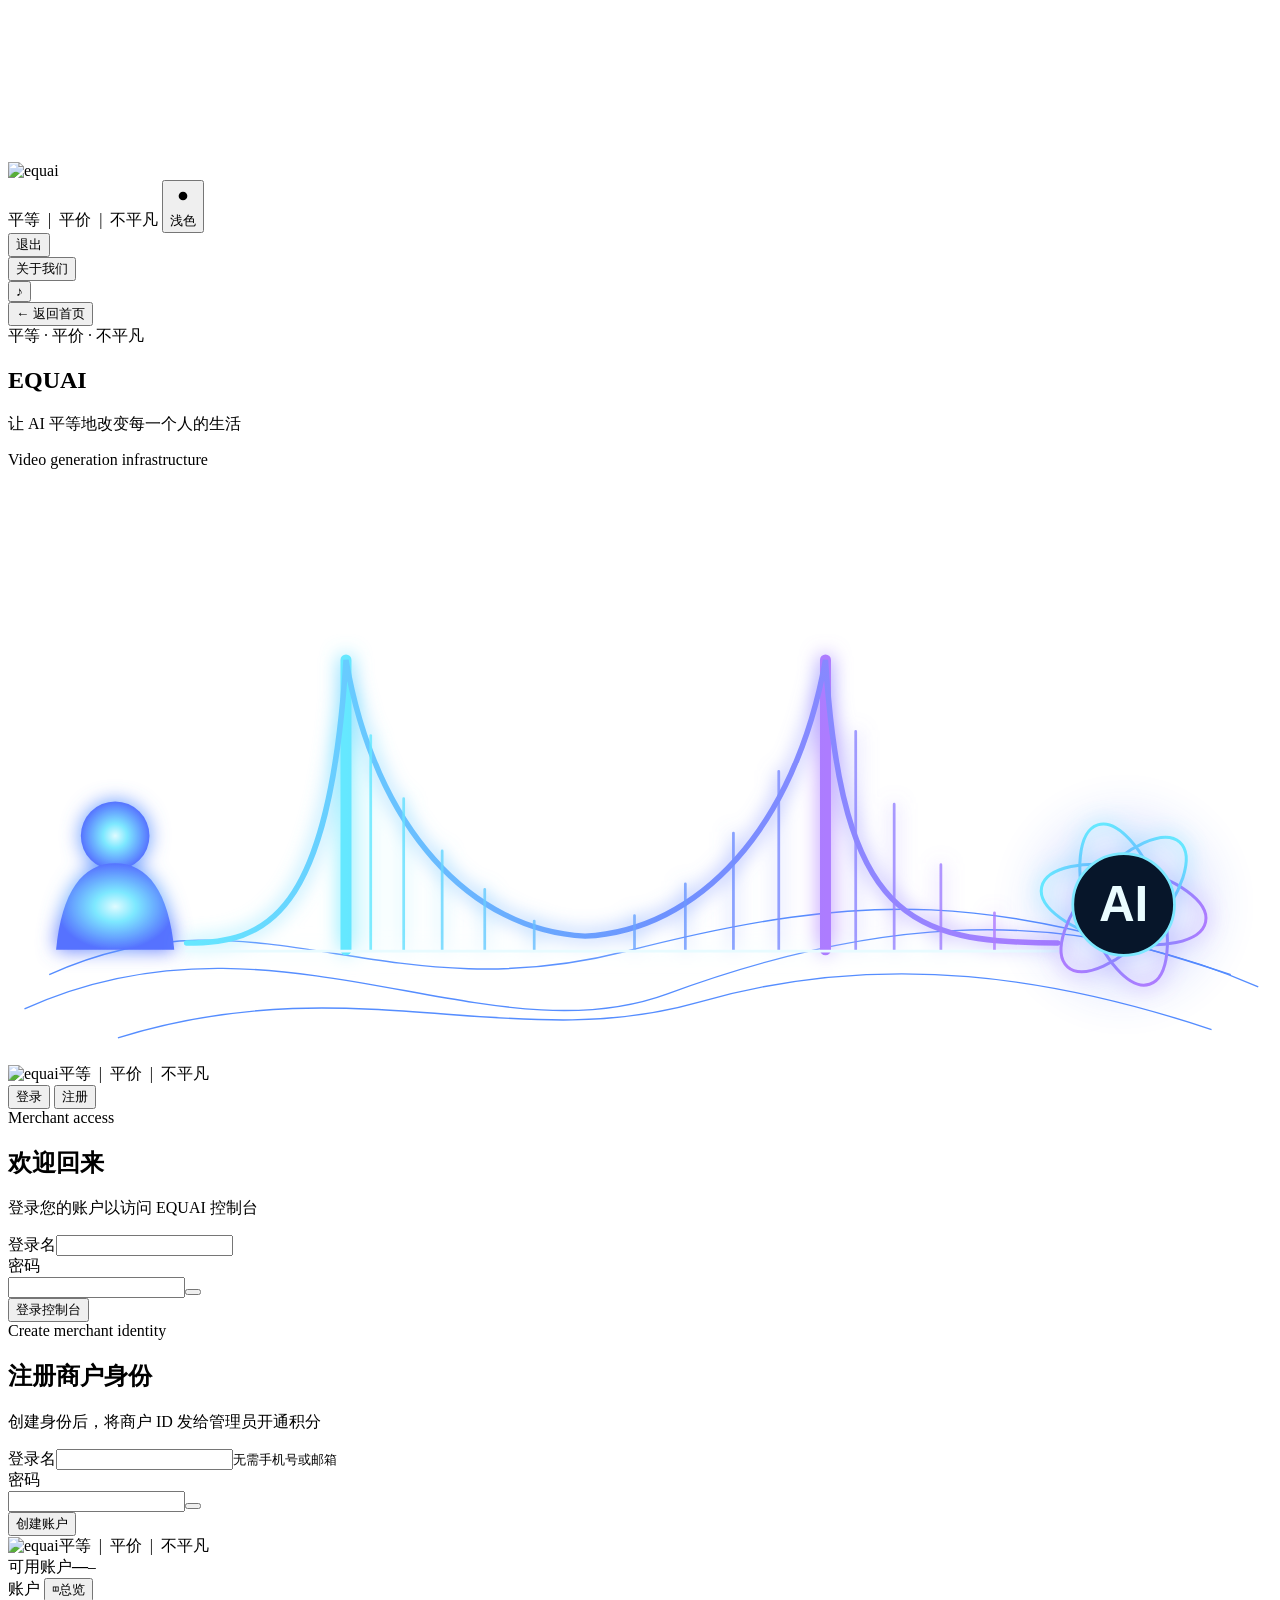
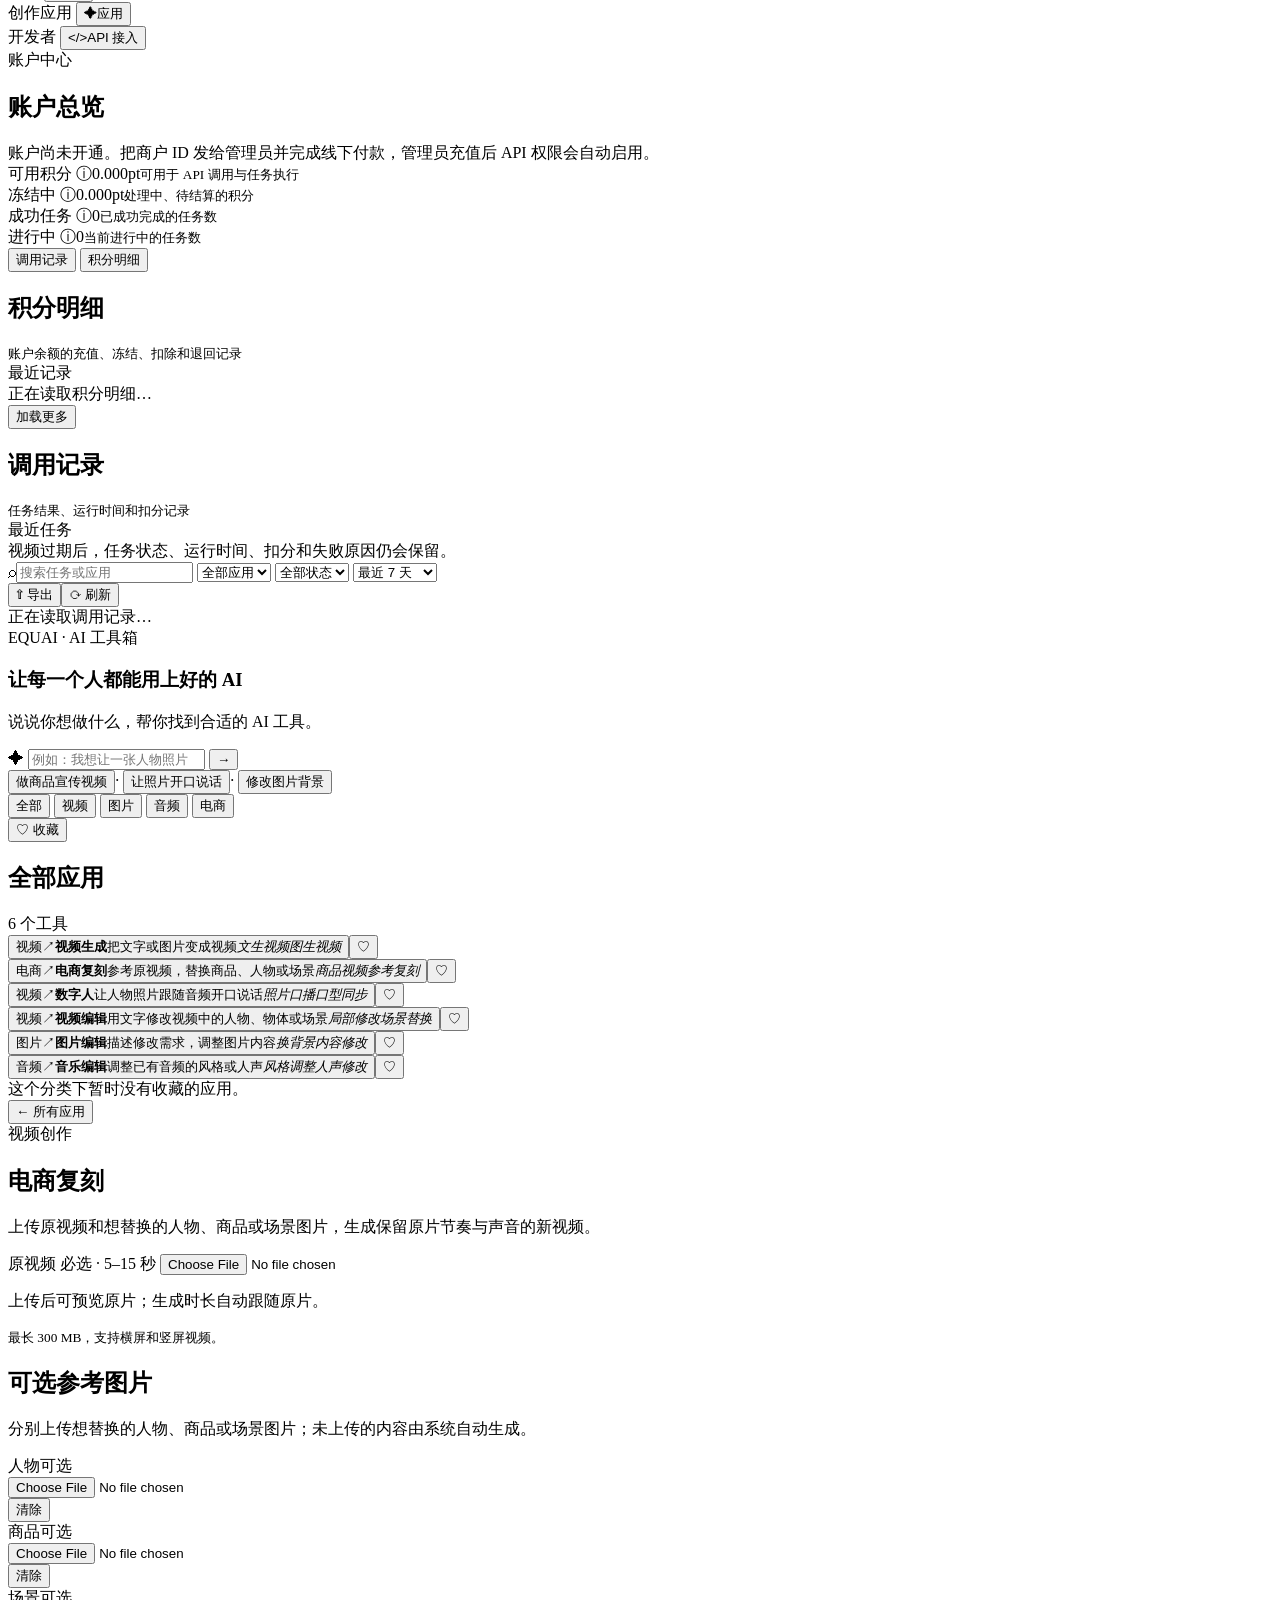
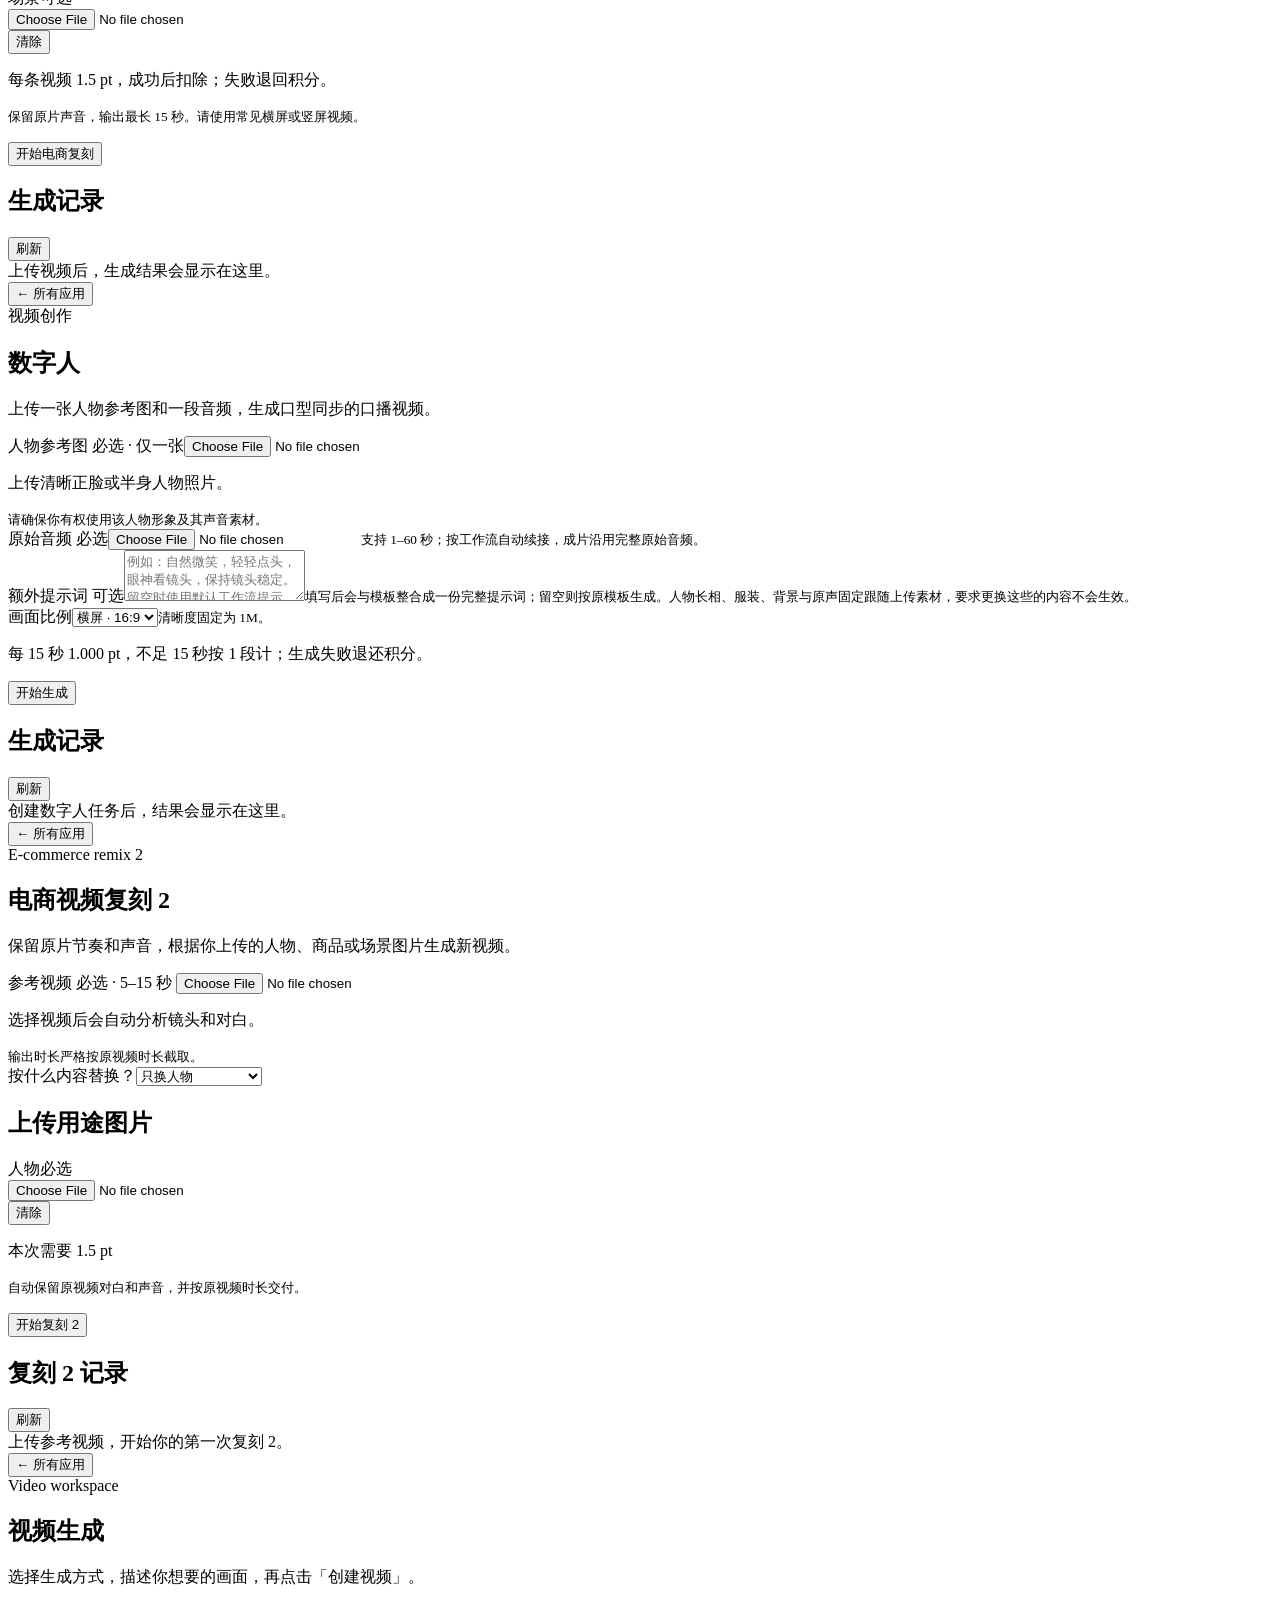
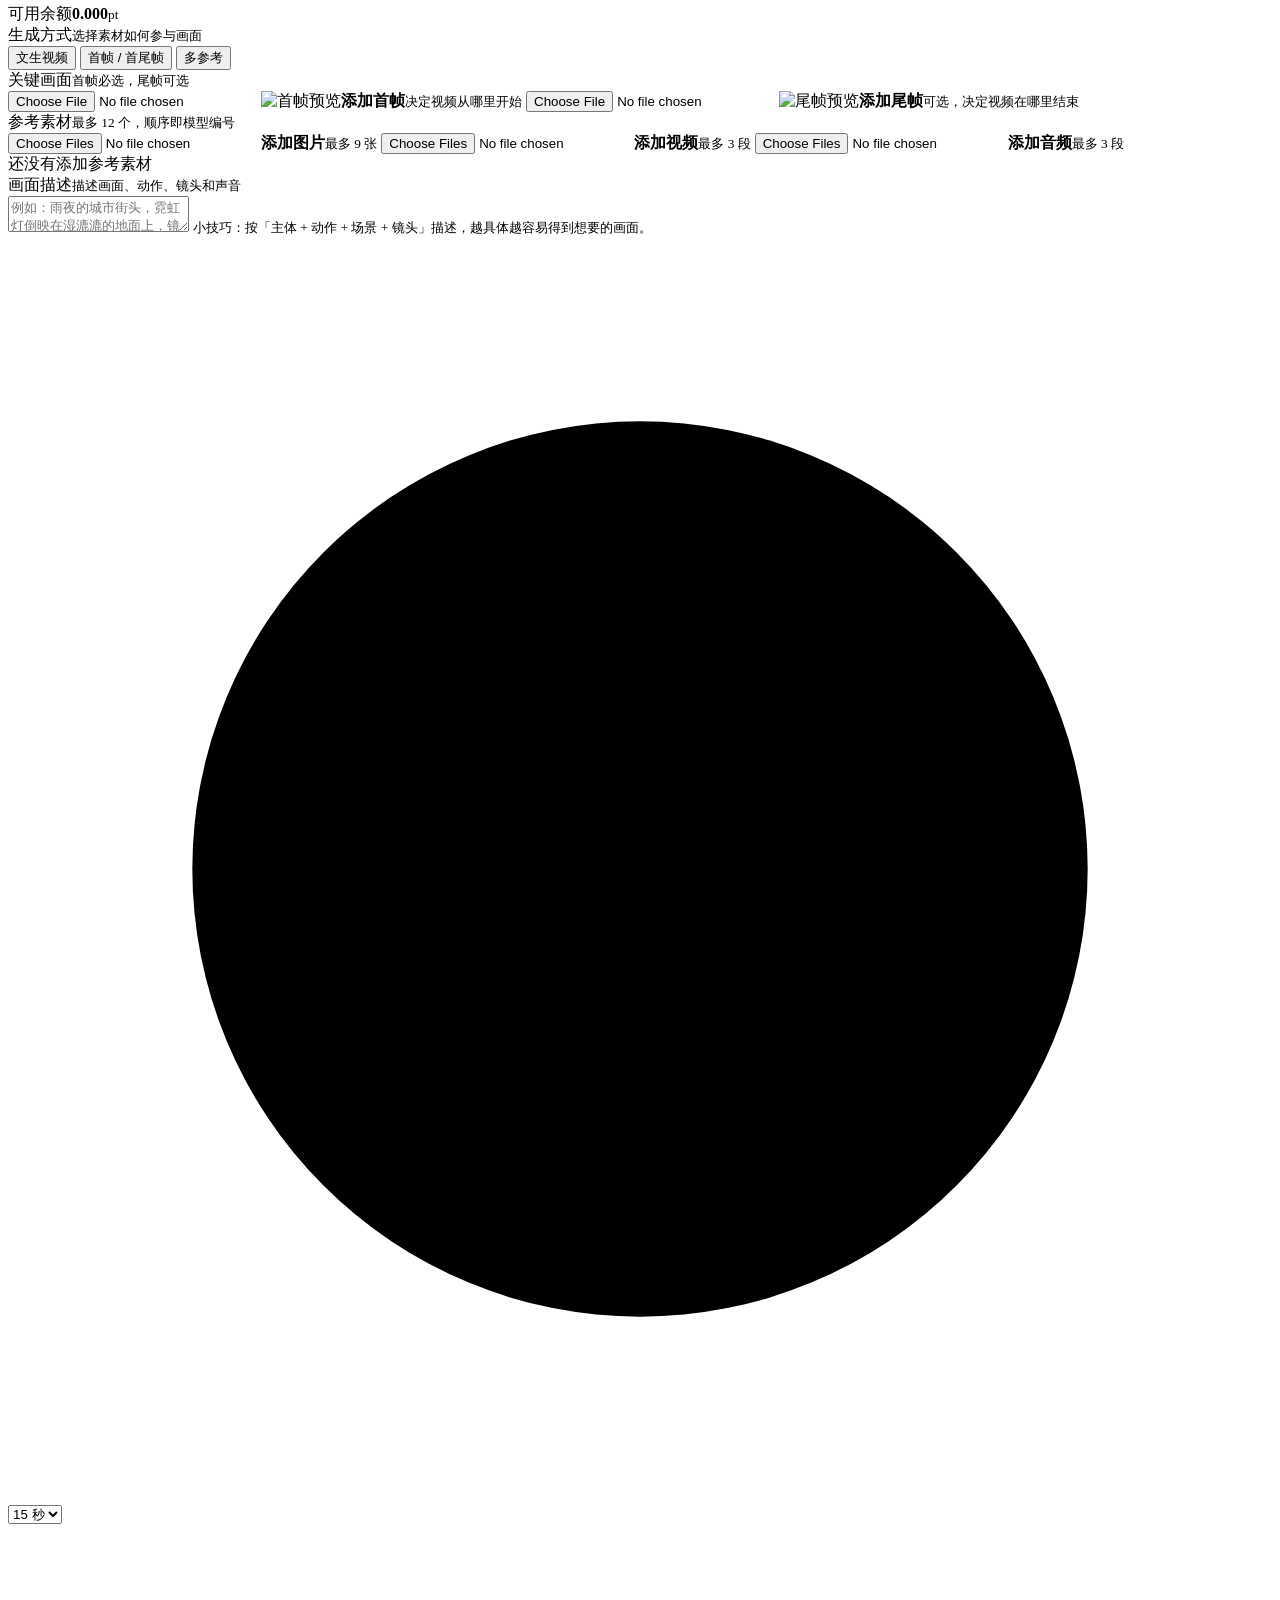
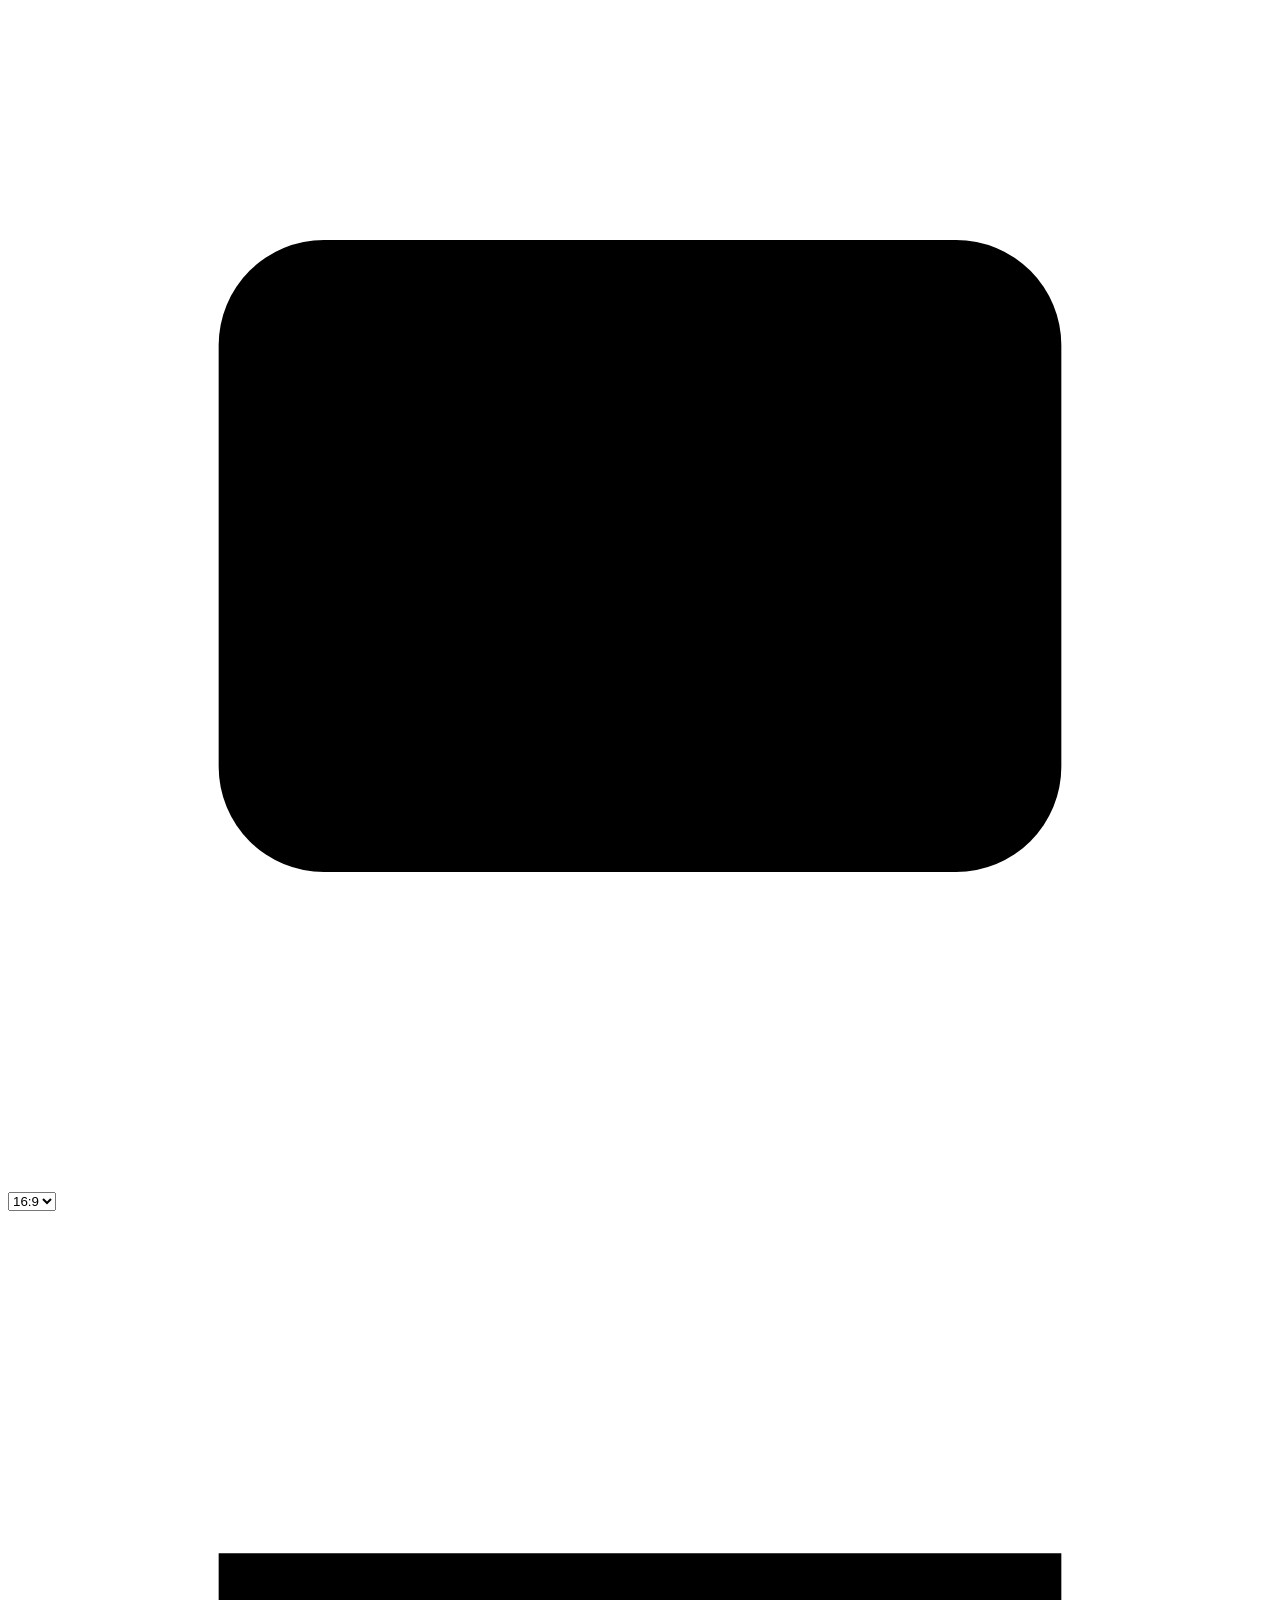
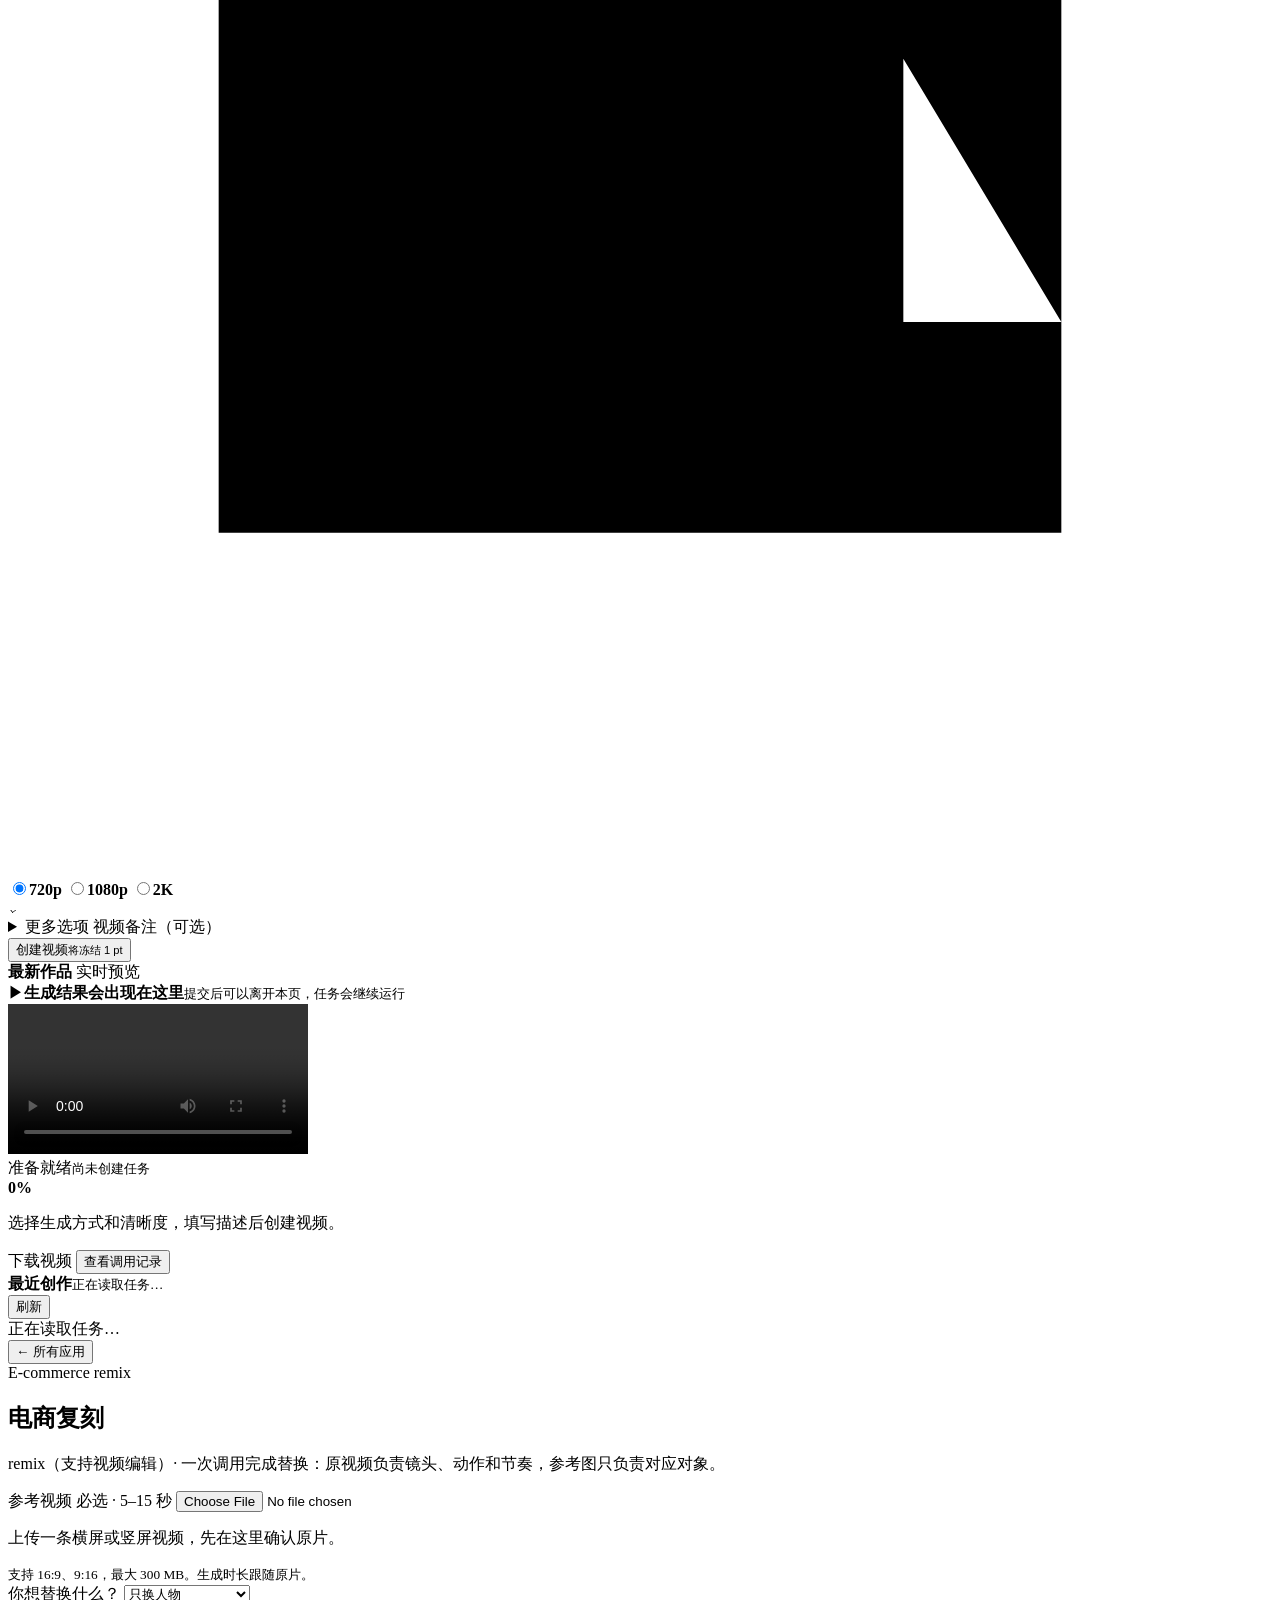
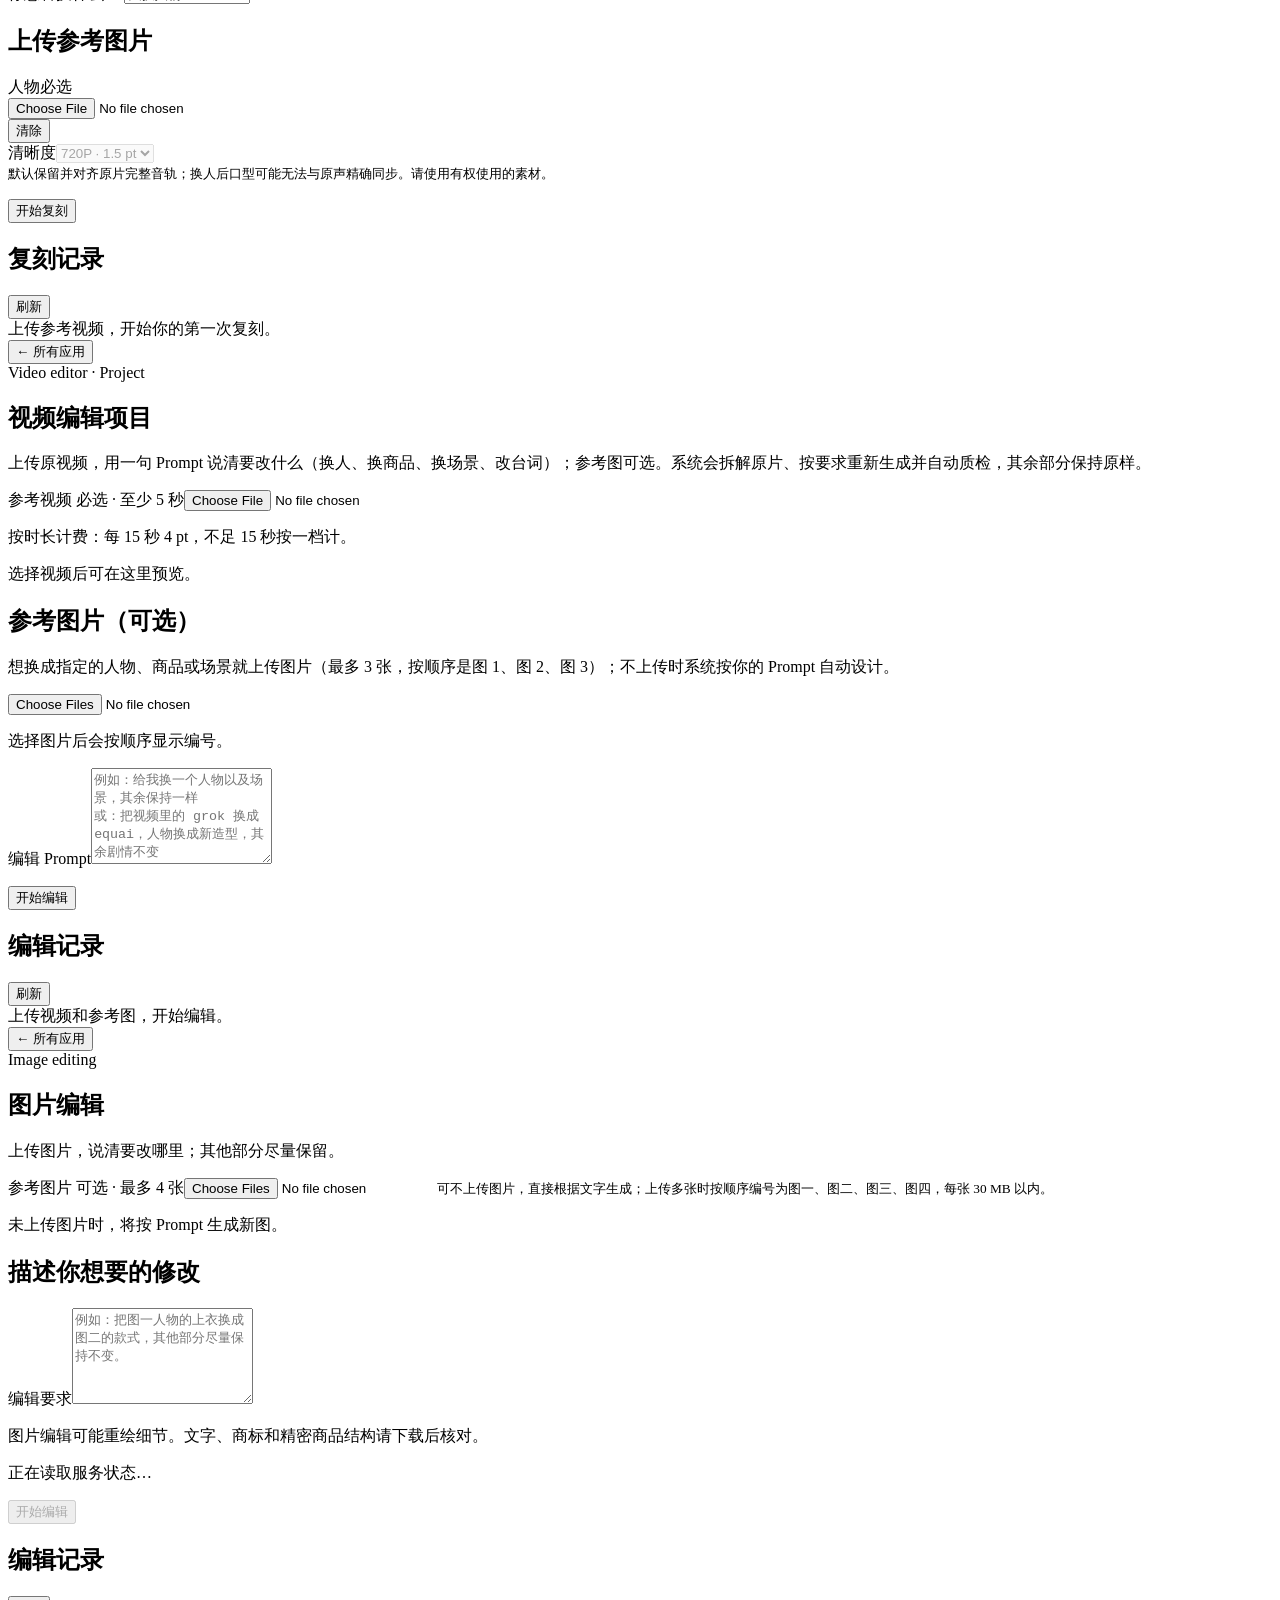
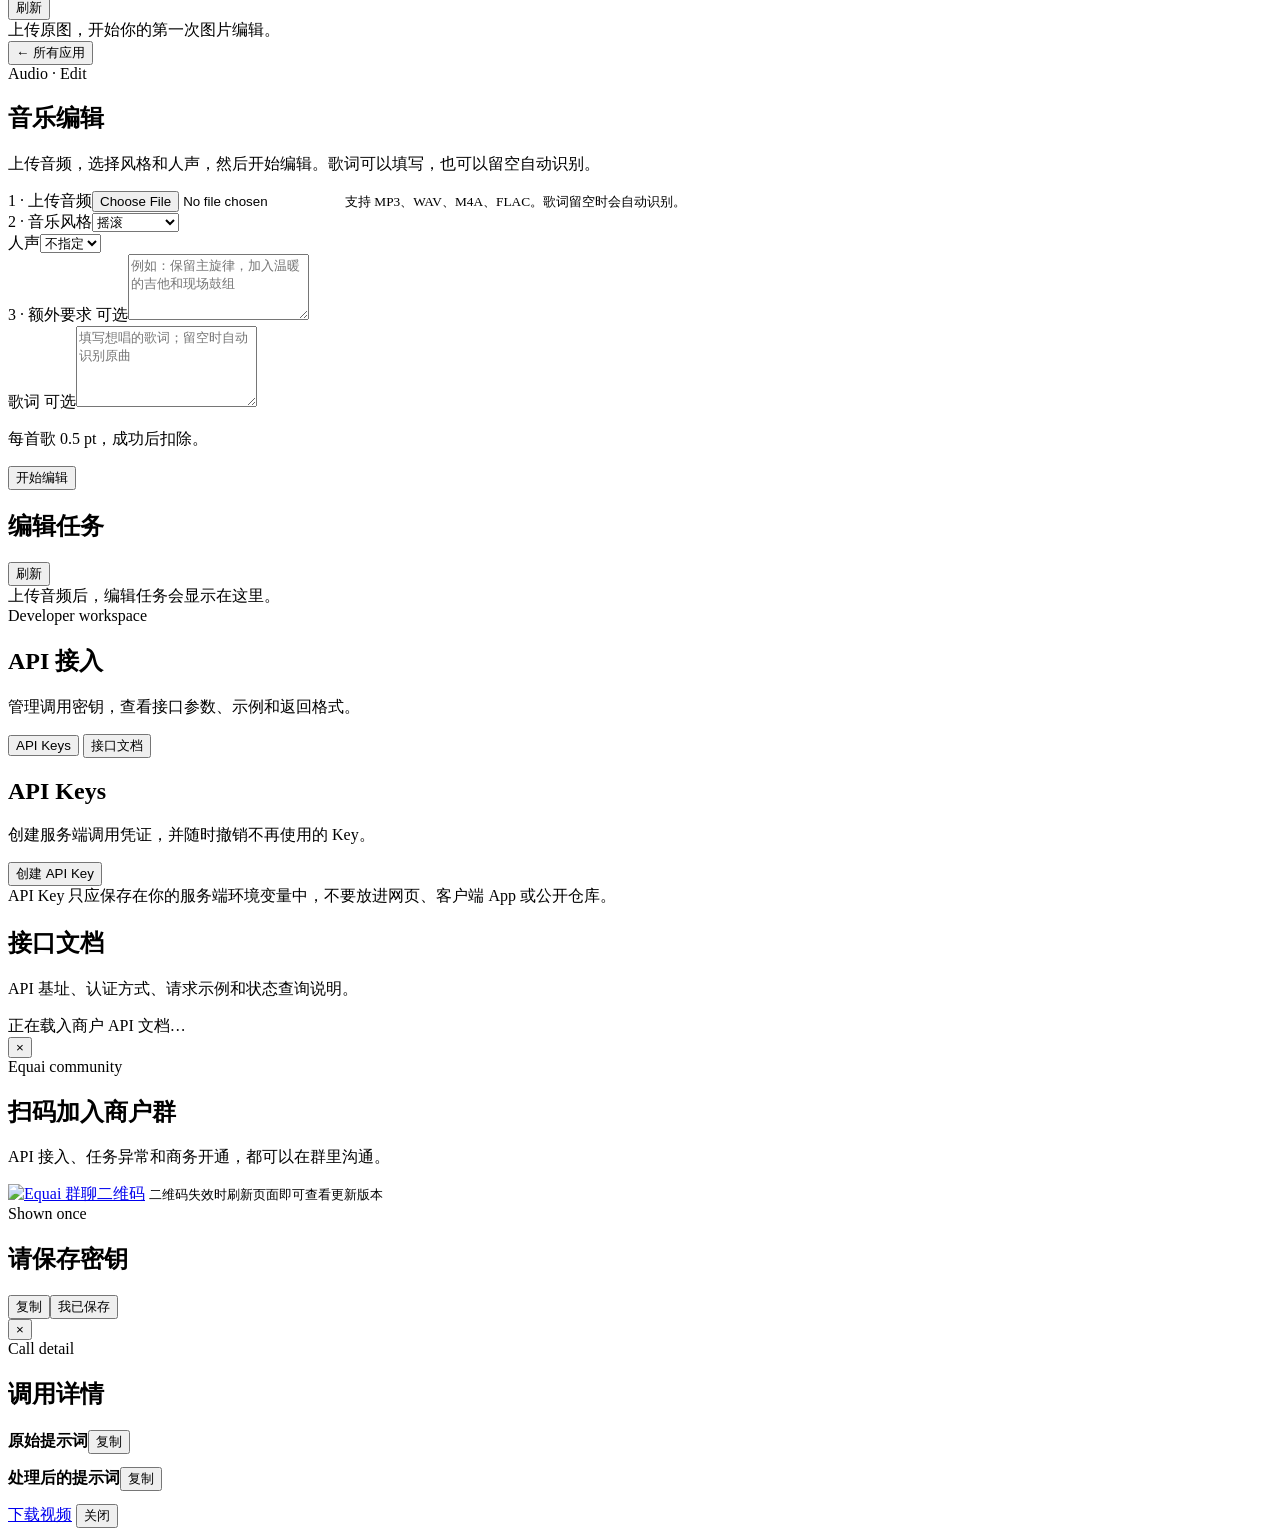
==== commit 1de44bce: "数字人额外提示词与模板整合,不再原文追加 原来用户填的补充被整段插在 detailed_description 之后,H3 收到的是一份 模板加一块外挂文字。现在在派发前由 DeepSeek 把它融进" ====
--- a/portal/index.html
+++ b/portal/index.html
@@ -255,7 +255,7 @@
             <div class="creative-source"><label for="digitalHumanImage">人物参考图 <span class="muted">必选 · 仅一张</span></label><input id="digitalHumanImage" type="file" accept="image/png,image/jpeg,image/webp" required><div id="digitalHumanImagePreview" class="creative-image-previews"><p class="muted">上传清晰正脸或半身人物照片。</p></div><small class="muted">请确保你有权使用该人物形象及其声音素材。</small></div>
             <div class="creative-controls">
               <div class="field"><label for="digitalHumanAudio">原始音频 <span class="muted">必选</span></label><input id="digitalHumanAudio" type="file" accept="audio/mpeg,audio/wav,audio/mp4,audio/x-m4a,audio/flac,.mp3,.wav,.m4a,.flac" required><small id="digitalHumanAudioInfo" class="muted">支持 1–60 秒；按工作流自动续接，成片沿用完整原始音频。</small></div>
-              <div class="field"><label for="digitalHumanPrompt">额外提示词 <span class="muted">可选</span></label><textarea id="digitalHumanPrompt" maxlength="30000" placeholder="例如：自然微笑，轻轻点头，保持镜头稳定。留空时使用默认工作流提示词。" rows="3"></textarea><small class="muted">填写后按原文追加到 H3 模板的画面描述段落，不经 AI 改写。</small></div>
+              <div class="field"><label for="digitalHumanPrompt">额外提示词 <span class="muted">可选</span></label><textarea id="digitalHumanPrompt" maxlength="30000" placeholder="例如：自然微笑，轻轻点头，眼神看镜头，保持镜头稳定。留空时使用默认工作流提示词。" rows="3"></textarea><small class="muted">填写后会与模板整合成一份完整提示词；留空则按原模板生成。人物长相、服装、背景与原声固定跟随上传素材，要求更换这些的内容不会生效。</small></div>
               <div class="field"><label for="digitalHumanRatio">画面比例</label><select id="digitalHumanRatio"><option value="16:9">横屏 · 16:9</option><option value="9:16">竖屏 · 9:16</option></select><small class="muted">清晰度固定为 1M。</small></div>
               <p id="digitalHumanPrice" class="creative-price">每 15 秒 1.000 pt，不足 15 秒按 1 段计；生成失败退还积分。</p><p id="digitalHumanError" class="form-error" role="alert"></p><button class="btn primary" type="submit">开始生成</button>
             </div>
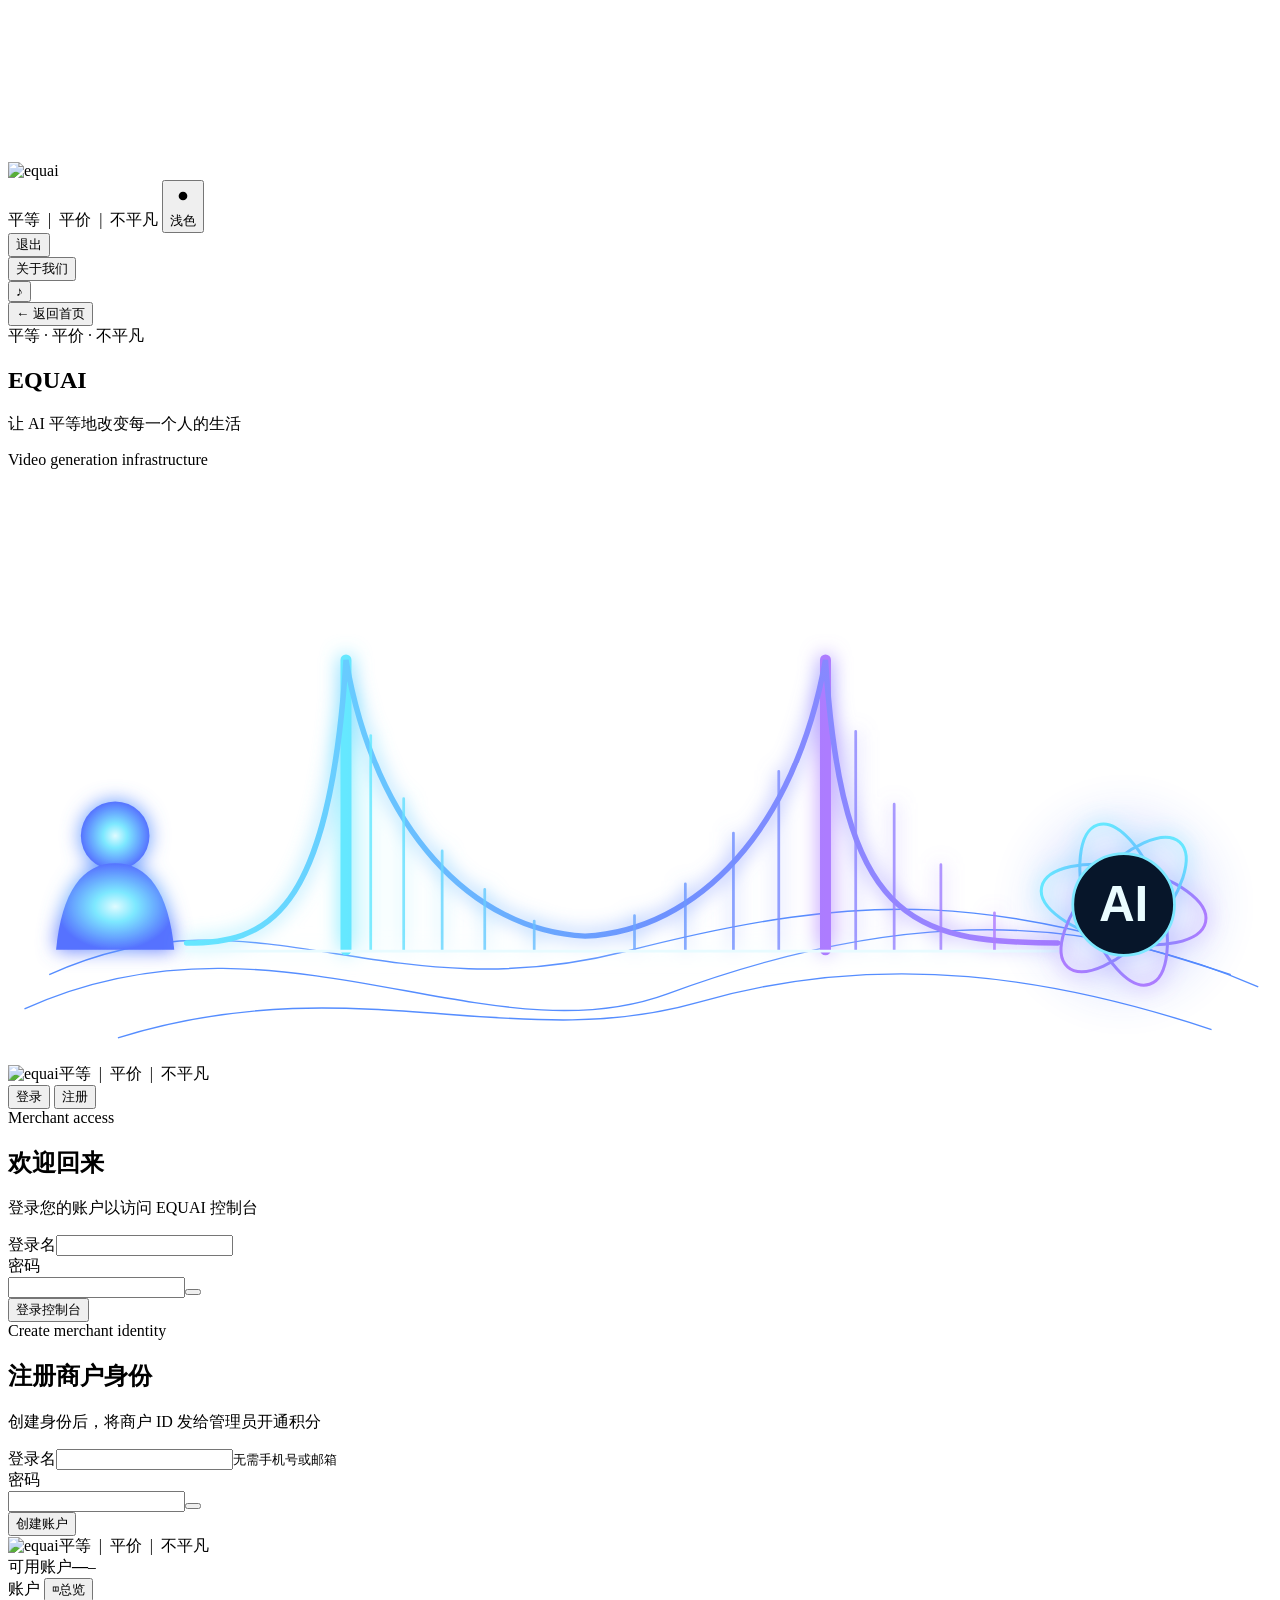
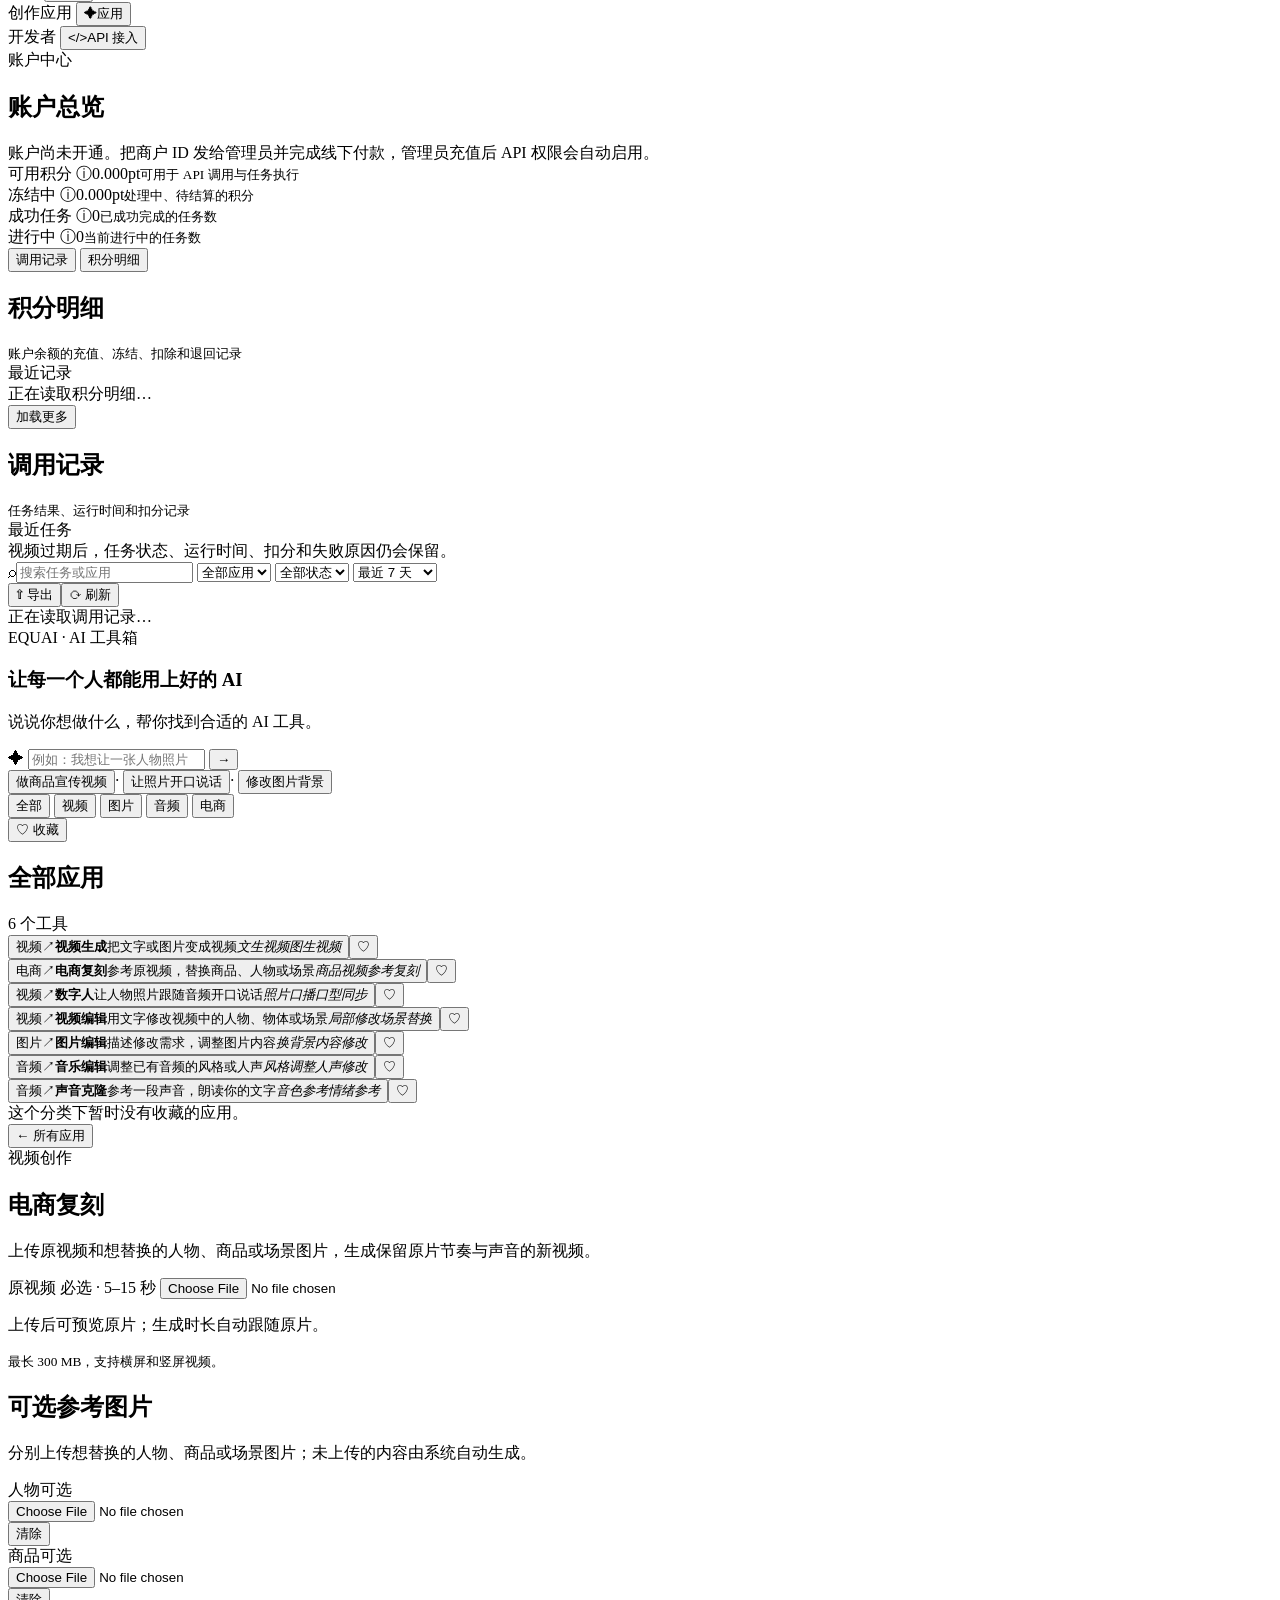
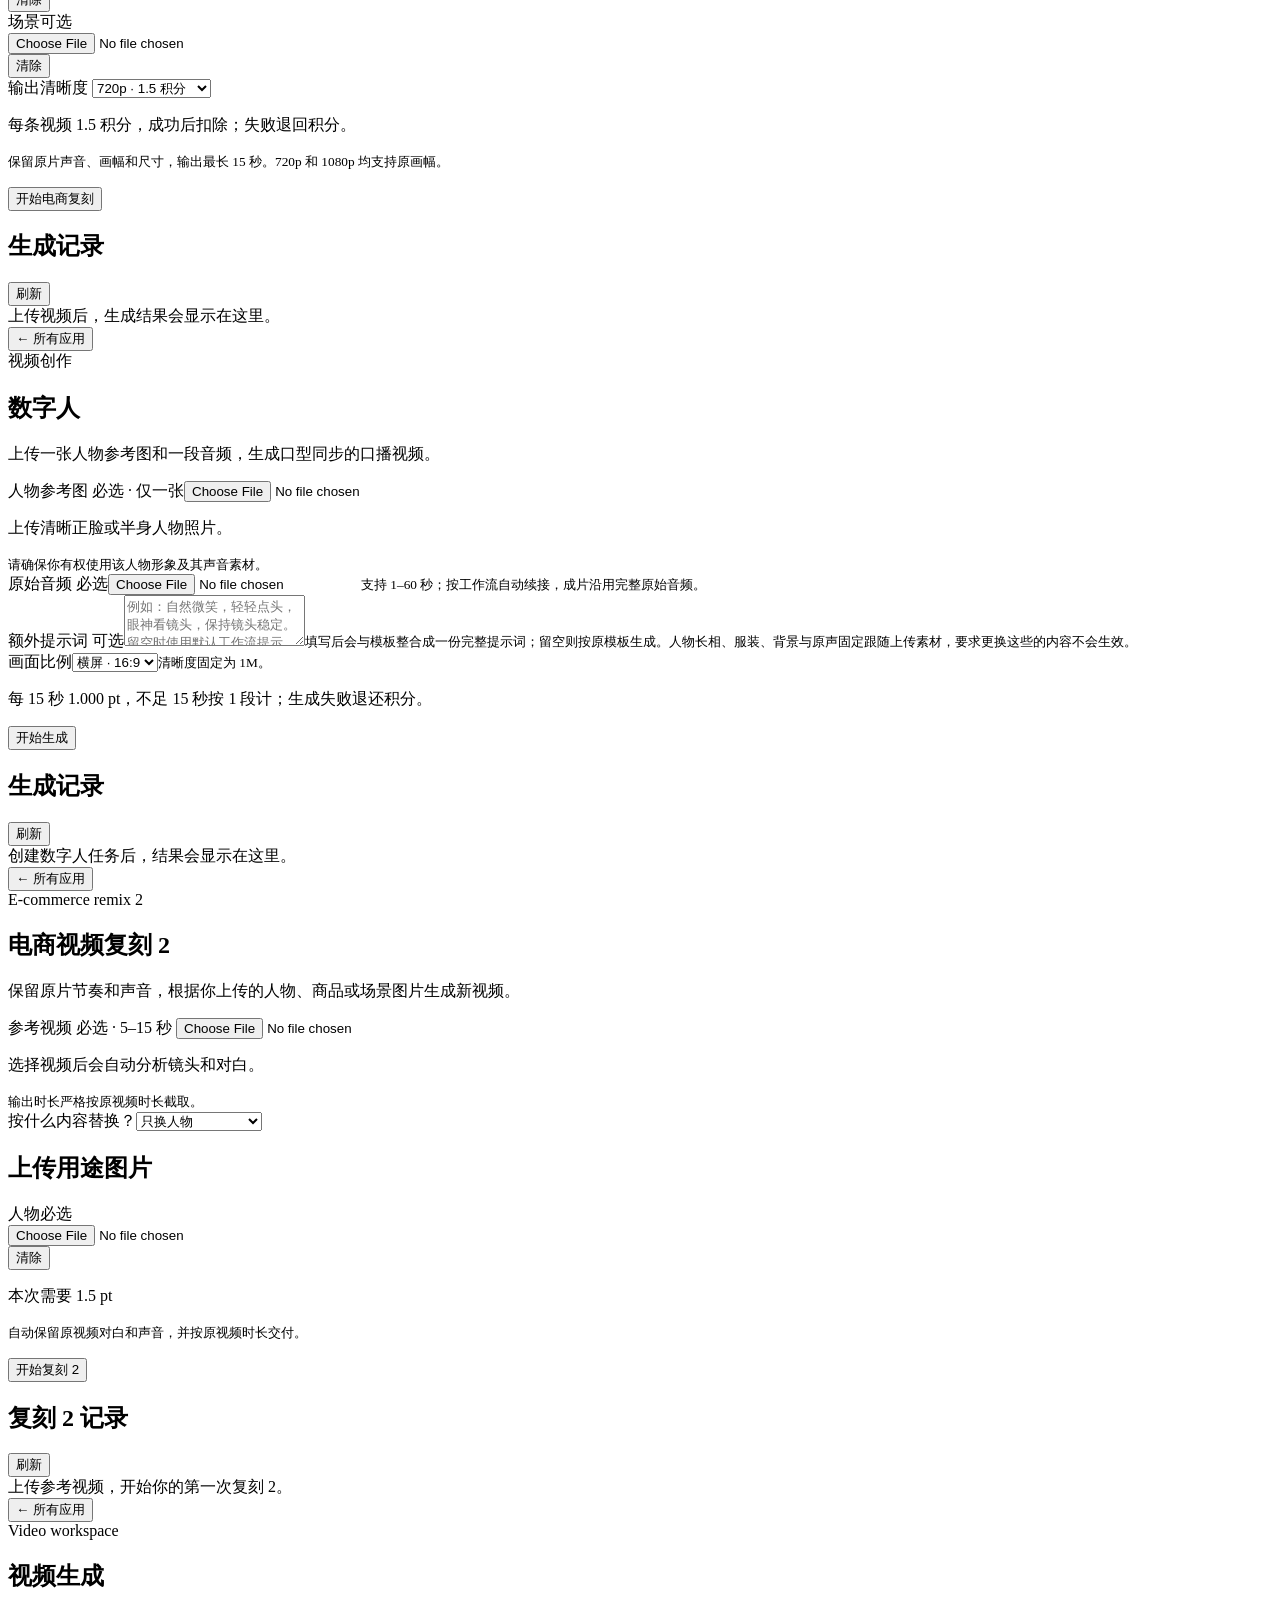
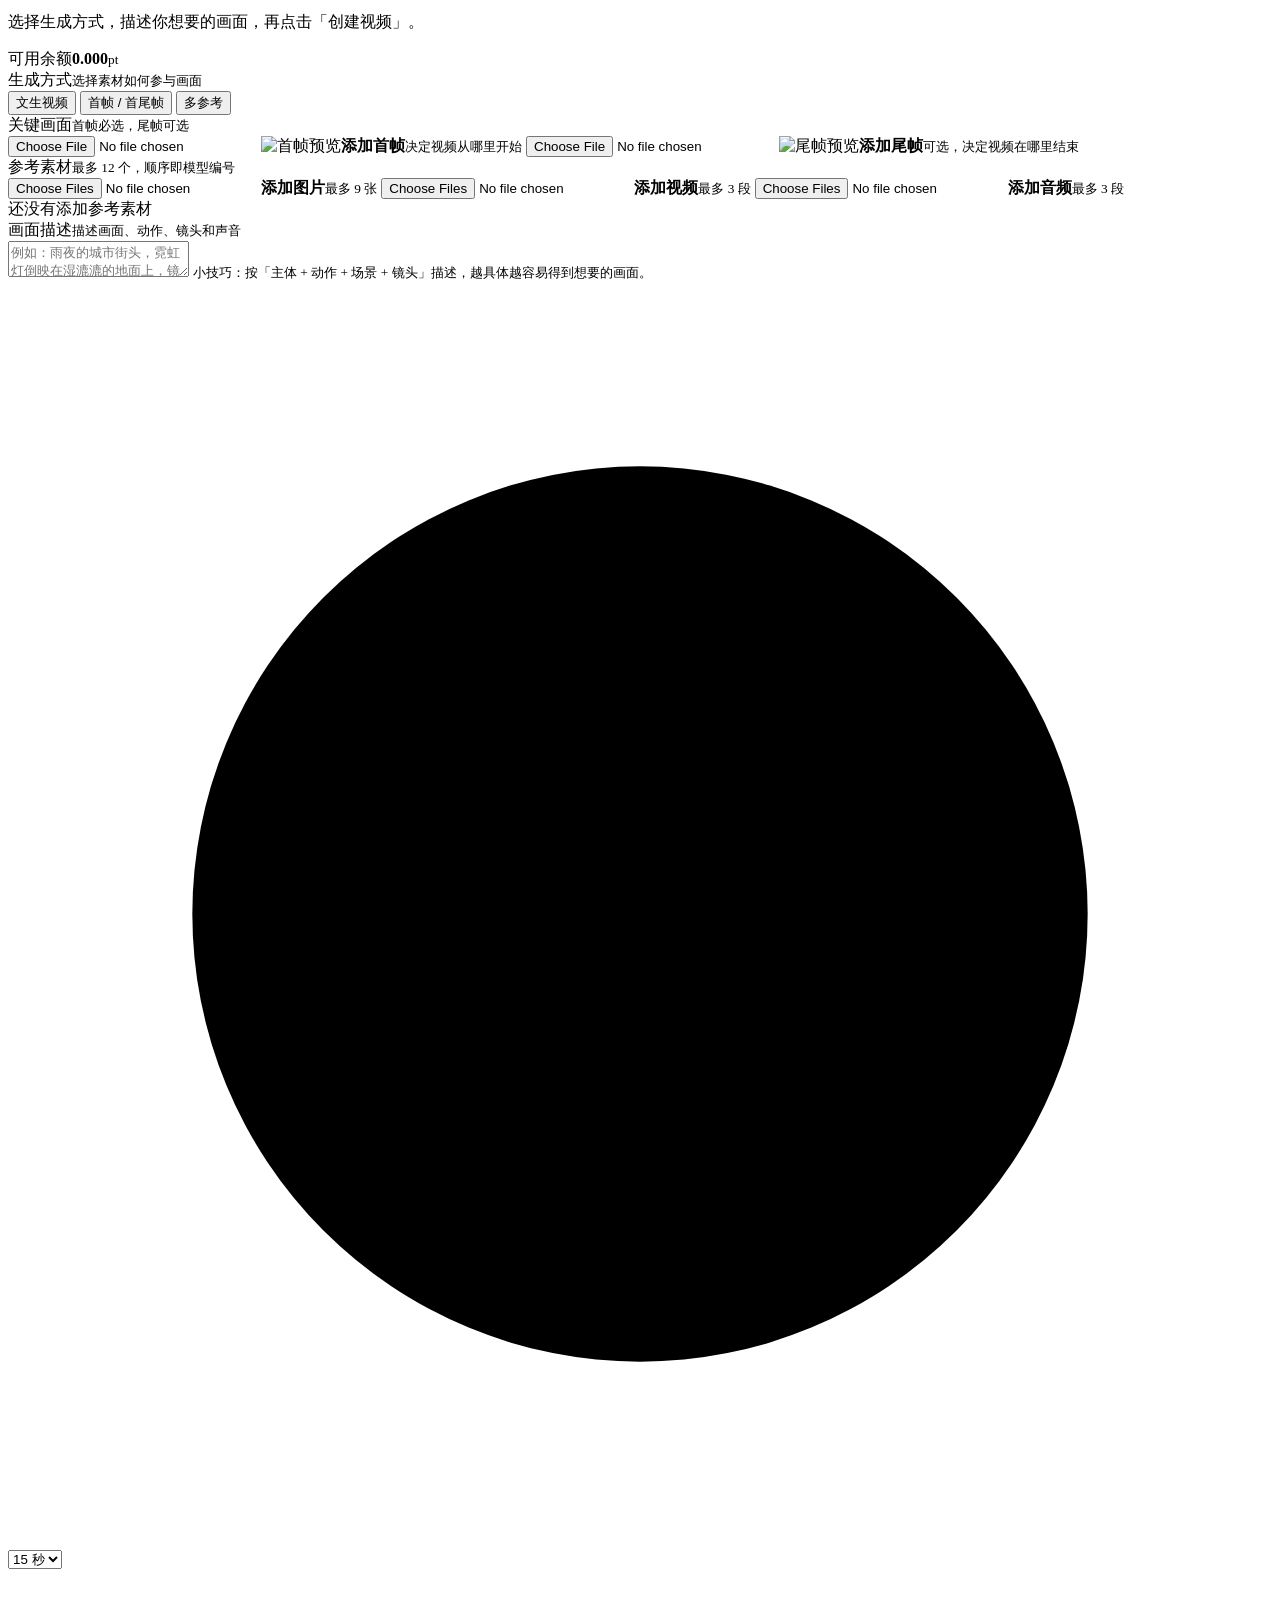
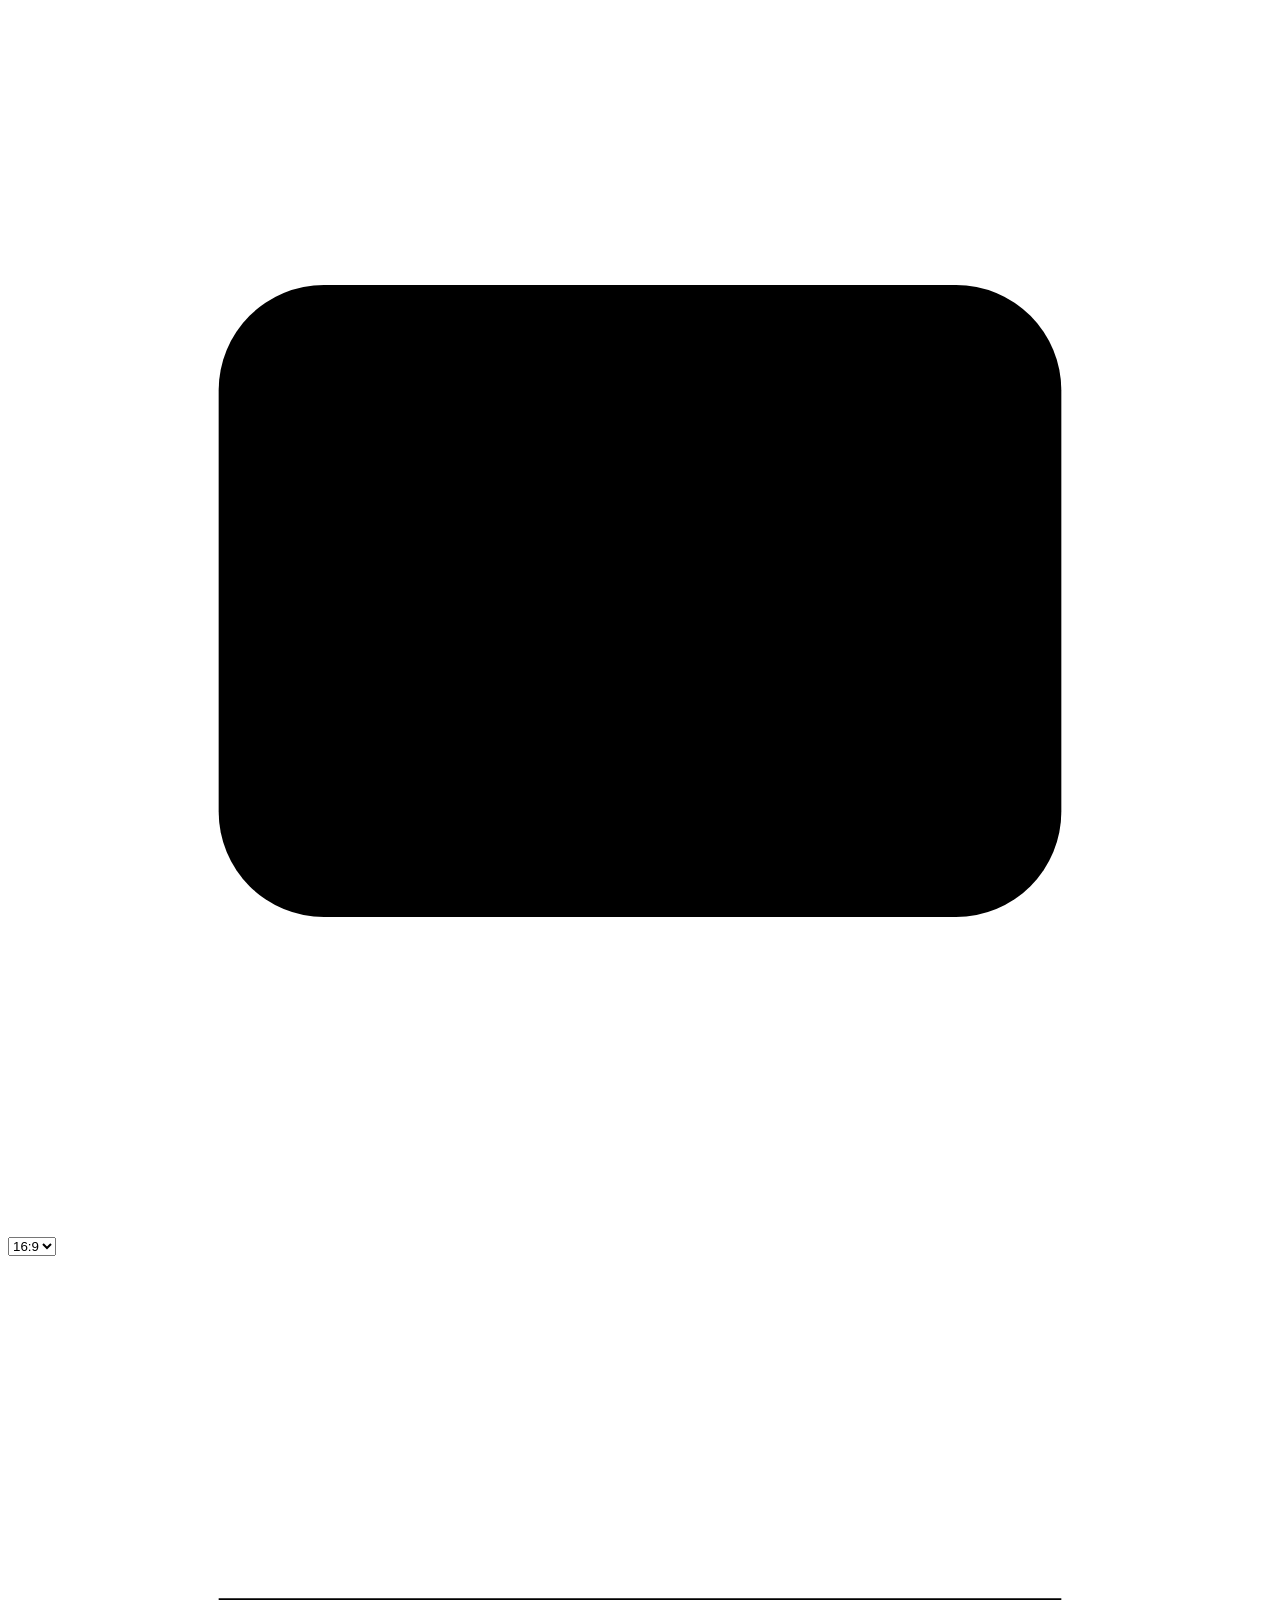
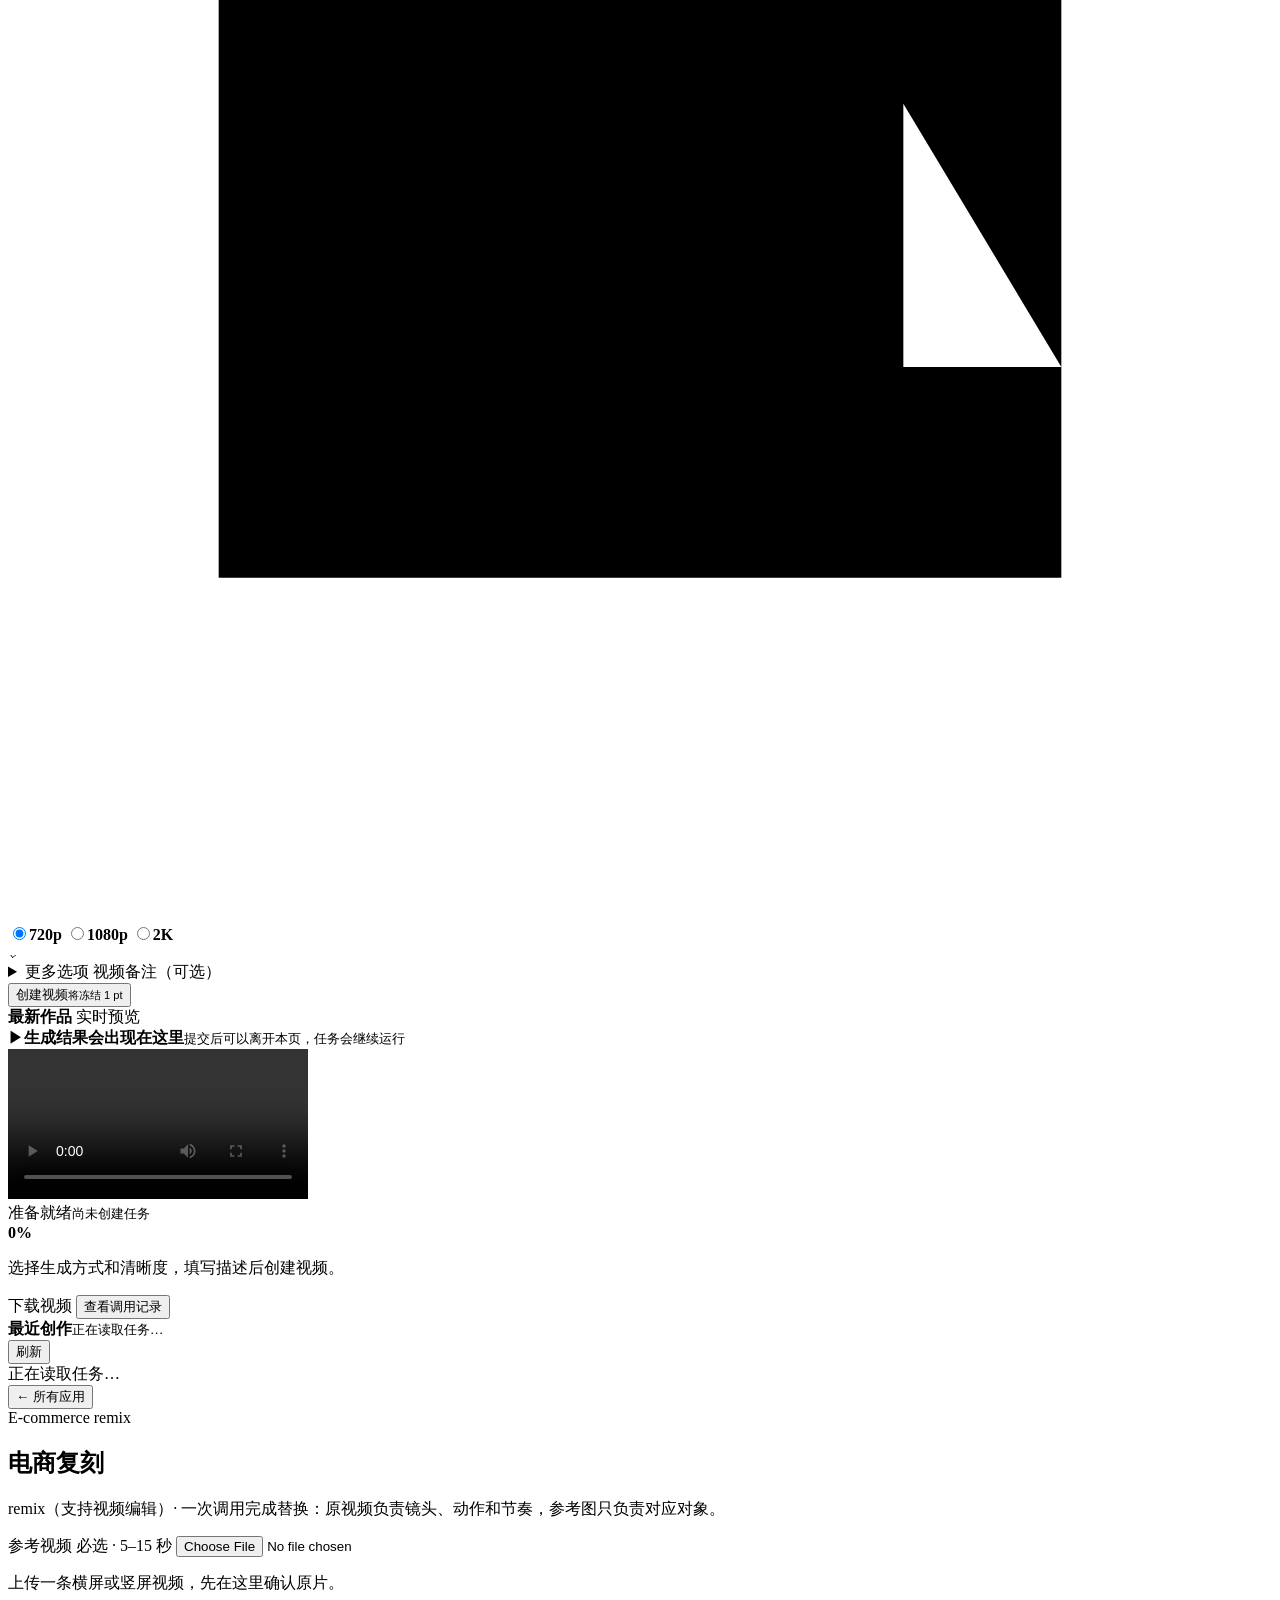
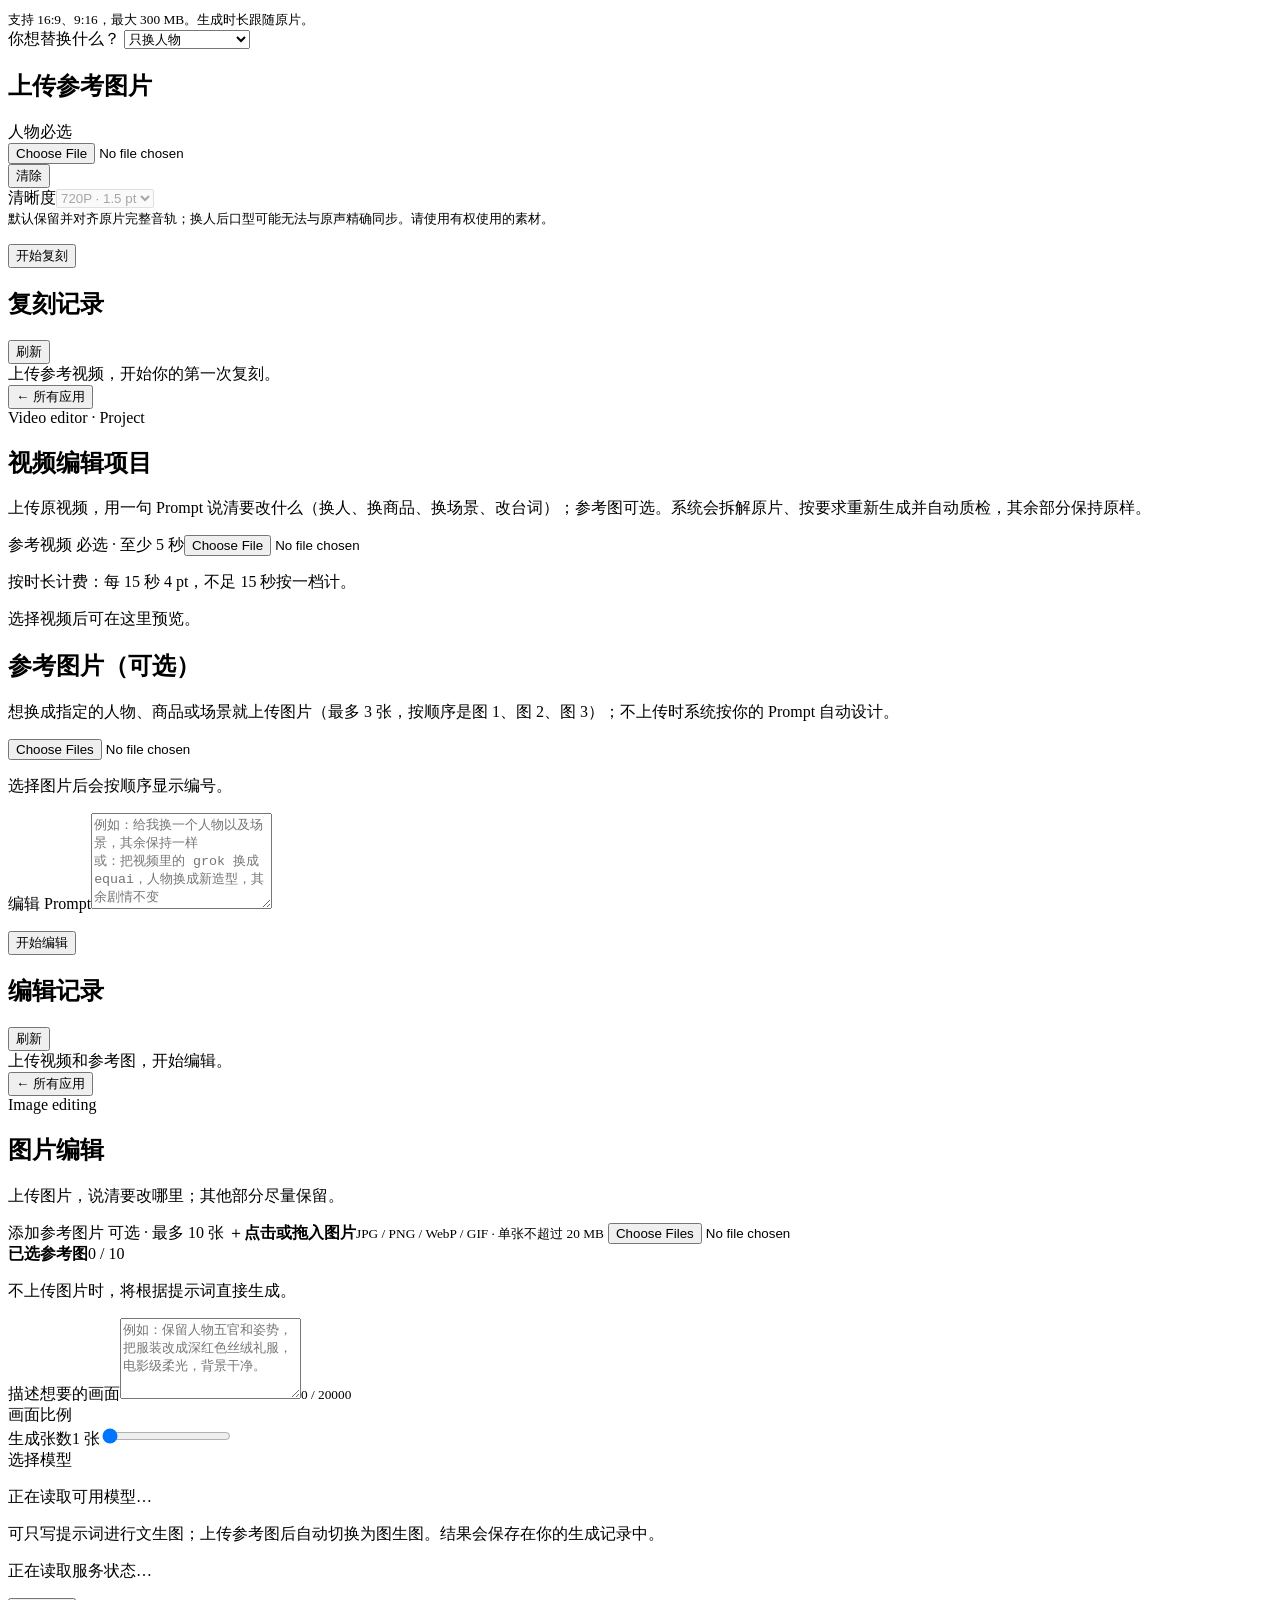
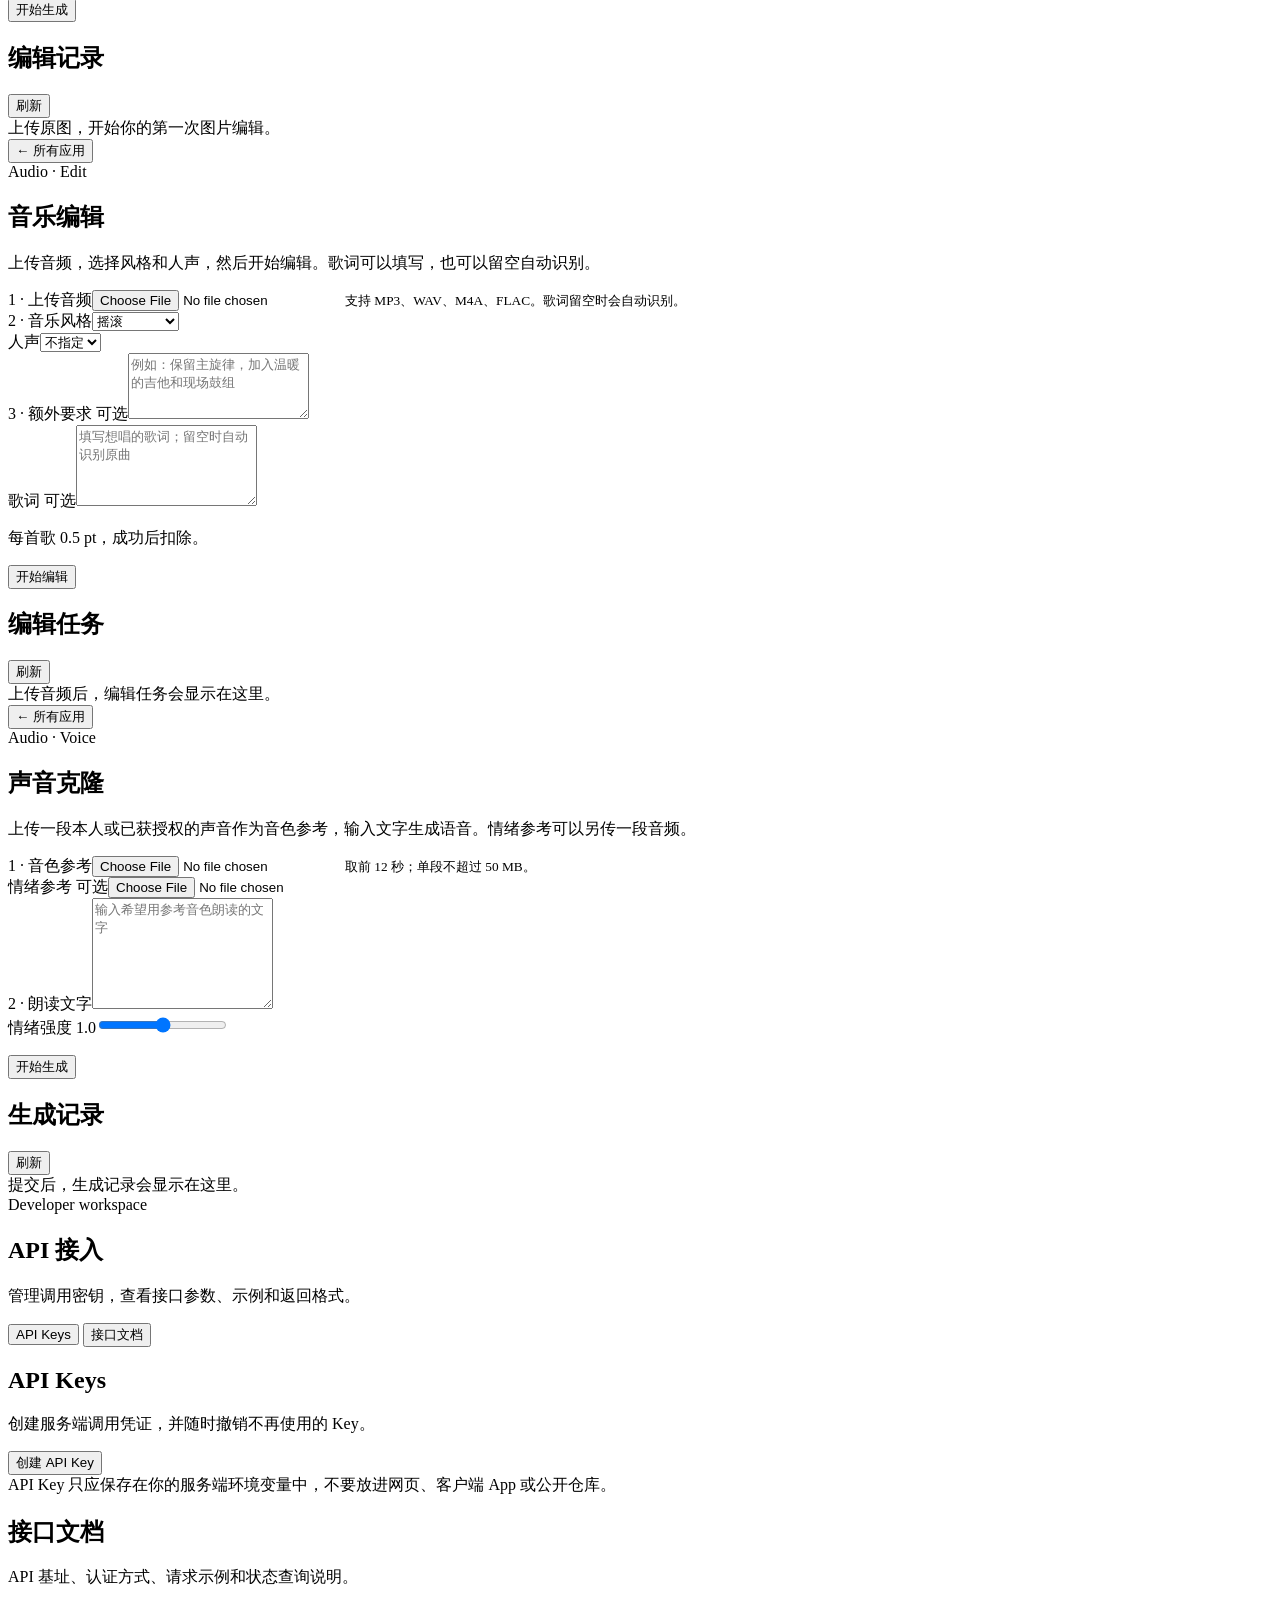
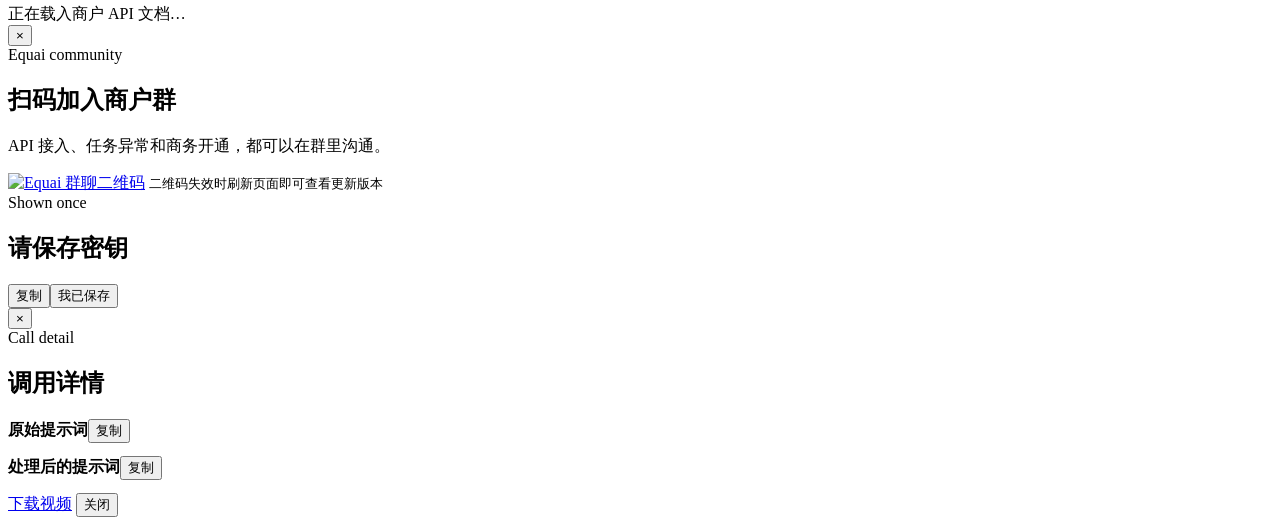
==== commit bd1a7d5e: "同步当前 EQUAI 项目与图片直传修复" ====
--- a/portal/index.html
+++ b/portal/index.html
@@ -10,7 +10,7 @@
   <script src="/theme-init.js?v=r96-theme-price"></script>
   <link rel="stylesheet" href="/styles.css?v=preview-speed-20261006-r4">
   <link rel="stylesheet" href="/creative.css?v=r112-commerce-depth">
-  <link rel="stylesheet" href="/app-polish.css?v=preview-speed-20261006-r12">
+  <link rel="stylesheet" href="/app-polish.css?v=image-edit-studio-20261010-r1">
 </head>
 <body class="auth-mode landing-active">
   <div class="visual-backdrop" aria-hidden="true">
@@ -217,6 +217,9 @@
           <article class="app-launch-card" data-app-id="music" data-app-category="音频">
             <button class="app-launch-open" type="button" data-open-app="music" aria-label="打开音乐编辑"><span class="app-launch-art"><img src="/app-art/music-edit.webp" alt="" loading="lazy"><span class="app-launch-type">音频</span><span class="app-launch-arrow" aria-hidden="true">↗</span></span><span class="app-launch-copy"><strong>音乐编辑</strong><span>调整已有音频的风格或人声</span><span class="app-launch-tags"><i>风格调整</i><i>人声修改</i></span></span></button><button class="app-favorite" type="button" aria-label="收藏音乐编辑" aria-pressed="false">♡</button>
           </article>
+          <article id="voiceCloneAppCard" class="app-launch-card hidden" data-app-id="voice-clone" data-app-category="音频">
+            <button class="app-launch-open" type="button" data-open-app="voice-clone" aria-label="打开声音克隆"><span class="app-launch-art"><img src="/app-art/music-edit.webp" alt="" loading="lazy"><span class="app-launch-type">音频</span><span class="app-launch-arrow" aria-hidden="true">↗</span></span><span class="app-launch-copy"><strong>声音克隆</strong><span>参考一段声音，朗读你的文字</span><span class="app-launch-tags"><i>音色参考</i><i>情绪参考</i></span></span></button><button class="app-favorite" type="button" aria-label="收藏声音克隆" aria-pressed="false">♡</button>
+          </article>
         </div>
         <div id="appsEmptyState" class="apps-empty-state hidden">这个分类下暂时没有收藏的应用。</div>
       </div>
@@ -239,8 +242,13 @@
                 <div class="creative-role"><div class="creative-role-head"><label for="commerceRemixProduct">商品</label><span data-role-status>可选</span></div><input id="commerceRemixProduct" type="file" accept="image/*,.heic,.heif" data-commerce-role="product"><div class="creative-thumb"></div><button type="button" class="btn small creative-clear" data-clear="commerceRemixProduct">清除</button></div>
                 <div class="creative-role"><div class="creative-role-head"><label for="commerceRemixScene">场景</label><span data-role-status>可选</span></div><input id="commerceRemixScene" type="file" accept="image/*,.heic,.heif" data-commerce-role="scene"><div class="creative-thumb"></div><button type="button" class="btn small creative-clear" data-clear="commerceRemixScene">清除</button></div>
               </div>
-              <p class="creative-price">每条视频 1.5 pt，成功后扣除；失败退回积分。</p>
-              <small class="muted">保留原片声音，输出最长 15 秒。请使用常见横屏或竖屏视频。</small>
+              <label for="commerceRemixQuality">输出清晰度</label>
+              <select id="commerceRemixQuality" class="commerce-remix-quality">
+                <option value="720p" data-price="1.5">720p · 1.5 积分</option>
+                <option value="1080p" data-price="2.5">1080p · 2.5 积分</option>
+              </select>
+              <p id="commerceRemixPrice" class="creative-price">每条视频 1.5 积分，成功后扣除；失败退回积分。</p>
+              <small class="muted">保留原片声音、画幅和尺寸，输出最长 15 秒。720p 和 1080p 均支持原画幅。</small>
               <p id="commerceRemixError" class="form-error" role="alert"></p><button class="btn primary" type="submit">开始电商复刻</button>
             </div>
           </form>
@@ -445,8 +453,23 @@
         <div class="page-head"><div><button class="page-back" type="button" data-go="apps">← 所有应用</button><div class="eyebrow">Image editing</div><h1>图片编辑</h1><p class="muted">上传图片，说清要改哪里；其他部分尽量保留。</p></div></div>
         <div class="creative-shell">
         <form id="imageEditForm" class="panel creative-form">
-          <div class="creative-source"><label for="editImages">参考图片 <span class="muted">可选 · 最多 4 张</span></label><input id="editImages" type="file" accept="image/*,.heic,.heif" multiple><small class="muted">可不上传图片，直接根据文字生成；上传多张时按顺序编号为图一、图二、图三、图四，每张 30 MB 以内。</small><div id="editSourcePreview" class="creative-image-previews"><p class="muted">未上传图片时，将按 Prompt 生成新图。</p></div></div>
-          <div class="creative-controls"><h2>描述你想要的修改</h2><div class="field"><label for="editPrompt">编辑要求</label><textarea id="editPrompt" rows="6" maxlength="8000" required placeholder="例如：把图一人物的上衣换成图二的款式，其他部分尽量保持不变。"></textarea></div><p class="muted">图片编辑可能重绘细节。文字、商标和精密商品结构请下载后核对。</p><p id="editPrice" class="muted">正在读取服务状态…</p><p id="imageEditError" class="form-error" role="alert"></p><button class="btn primary" type="submit" disabled>开始编辑</button></div>
+          <div class="creative-source image-edit-source">
+            <label for="editImages">添加参考图片 <span class="muted">可选 · 最多 10 张</span></label>
+            <label class="image-edit-dropzone" for="editImages" tabindex="0" role="button"><span class="image-edit-drop-icon" aria-hidden="true">＋</span><strong>点击或拖入图片</strong><small>JPG / PNG / WebP / GIF · 单张不超过 20 MB</small></label>
+            <input id="editImages" class="image-edit-file-input" type="file" accept="image/png,image/jpeg,image/webp,image/gif,.heic,.heif" multiple>
+            <div class="image-edit-selected-head"><strong>已选参考图</strong><span id="editImageCount">0 / 10</span></div>
+            <div id="editSourcePreview" class="creative-image-previews image-edit-previews"><p class="muted">不上传图片时，将根据提示词直接生成。</p></div>
+          </div>
+          <div class="creative-controls image-edit-controls">
+            <div class="field"><label for="editPrompt">描述想要的画面</label><textarea id="editPrompt" rows="5" maxlength="20000" required placeholder="例如：保留人物五官和姿势，把服装改成深红色丝绒礼服，电影级柔光，背景干净。"></textarea><small id="editPromptCount" class="muted">0 / 20000</small></div>
+            <div class="field"><label>画面比例</label><div id="editAspectRatios" class="image-edit-ratios" role="group" aria-label="画面比例"></div></div>
+            <div class="image-edit-count-row"><label for="editCount">生成张数</label><output id="editCountValue" for="editCount">1 张</output><input id="editCount" type="range" min="1" max="20" step="1" value="1"></div>
+            <div class="field"><label>选择模型</label><div id="editModels" class="image-edit-models" role="radiogroup" aria-label="图片模型"><p class="muted">正在读取可用模型…</p></div></div>
+            <p class="muted image-edit-hint">可只写提示词进行文生图；上传参考图后自动切换为图生图。结果会保存在你的生成记录中。</p>
+            <p id="editPrice" class="muted creative-price">正在读取服务状态…</p>
+            <p id="imageEditError" class="form-error" role="alert"></p>
+            <button class="btn primary" type="submit">开始生成</button>
+          </div>
         </form>
         <section class="panel creative-results"><div class="panel-head"><h2>编辑记录</h2><button class="btn small" type="button" data-creative-refresh="image-edit">刷新</button></div><div id="imageEditTasks" aria-live="polite"><div class="empty">上传原图，开始你的第一次图片编辑。</div></div></section>
         </div>
@@ -466,6 +489,22 @@
           </div>
         </form>
         <section class="panel creative-results"><div class="panel-head"><h2>编辑任务</h2><button class="btn small" type="button" id="musicRefresh">刷新</button></div><div id="musicTasks"><div class="empty">上传音频后，编辑任务会显示在这里。</div></div></section>
+        </div>
+      </div>
+
+      <div id="page-voice-clone" class="page hidden creative-page">
+        <div class="page-head"><div><button class="page-back" type="button" data-go="apps">← 所有应用</button><div class="eyebrow">Audio · Voice</div><h1>声音克隆</h1><p class="muted">上传一段本人或已获授权的声音作为音色参考，输入文字生成语音。情绪参考可以另传一段音频。</p></div></div>
+        <div class="creative-shell">
+          <form id="voiceCloneForm" class="panel creative-form">
+            <div class="creative-source"><label for="voiceCloneVoice">1 · 音色参考</label><input id="voiceCloneVoice" type="file" accept=".mp3,.wav,.m4a,.flac,.aac,.ogg,audio/*" required><small class="muted">取前 12 秒；单段不超过 50 MB。</small></div>
+            <div class="creative-controls">
+              <div class="field"><label for="voiceCloneEmotion">情绪参考 <span class="muted">可选</span></label><input id="voiceCloneEmotion" type="file" accept=".mp3,.wav,.m4a,.flac,.aac,.ogg,audio/*"></div>
+              <div class="field"><label for="voiceCloneText">2 · 朗读文字</label><textarea id="voiceCloneText" rows="7" maxlength="20000" required placeholder="输入希望用参考音色朗读的文字"></textarea></div>
+              <div class="field"><label for="voiceCloneEmotionWeight">情绪强度 <span class="muted" id="voiceCloneEmotionValue">1.0</span></label><input id="voiceCloneEmotionWeight" type="range" min="0" max="2" step="0.1" value="1"></div>
+              <p id="voiceClonePrice" class="muted"></p><p id="voiceCloneError" class="form-error" role="alert"></p><button class="btn primary" type="submit">开始生成</button>
+            </div>
+          </form>
+          <section class="panel creative-results"><div class="panel-head"><h2>生成记录</h2><button class="btn small" type="button" id="voiceCloneRefresh">刷新</button></div><div id="voiceCloneTasks" aria-live="polite"><div class="empty">提交后，生成记录会显示在这里。</div></div></section>
         </div>
       </div>
 
@@ -525,9 +564,10 @@
     </div>
   </div>
   <div id="toast" class="toast hidden"></div>
-  <script src="/app.js?v=preview-speed-20261006-r8" defer></script>
+  <script src="/app.js?v=tencent-direct-only-20261007-r11" defer></script>
   <script src="/local-preview.js?v=account-overview-apps-20261005-r3" defer></script>
-  <script src="/creative.js?v=digital-human-workflow-20261006-r5" defer></script>
+  <script src="/creative.js?v=commerce-auto-crop-20261024-r1" defer></script>
+  <script src="/voice-clone.js?v=20261021-r1" defer></script>
   <script type="module" src="/login-orbit/entry.js?v=ui9-orbit-20261005-r3"></script>
 </body>
 </html>
